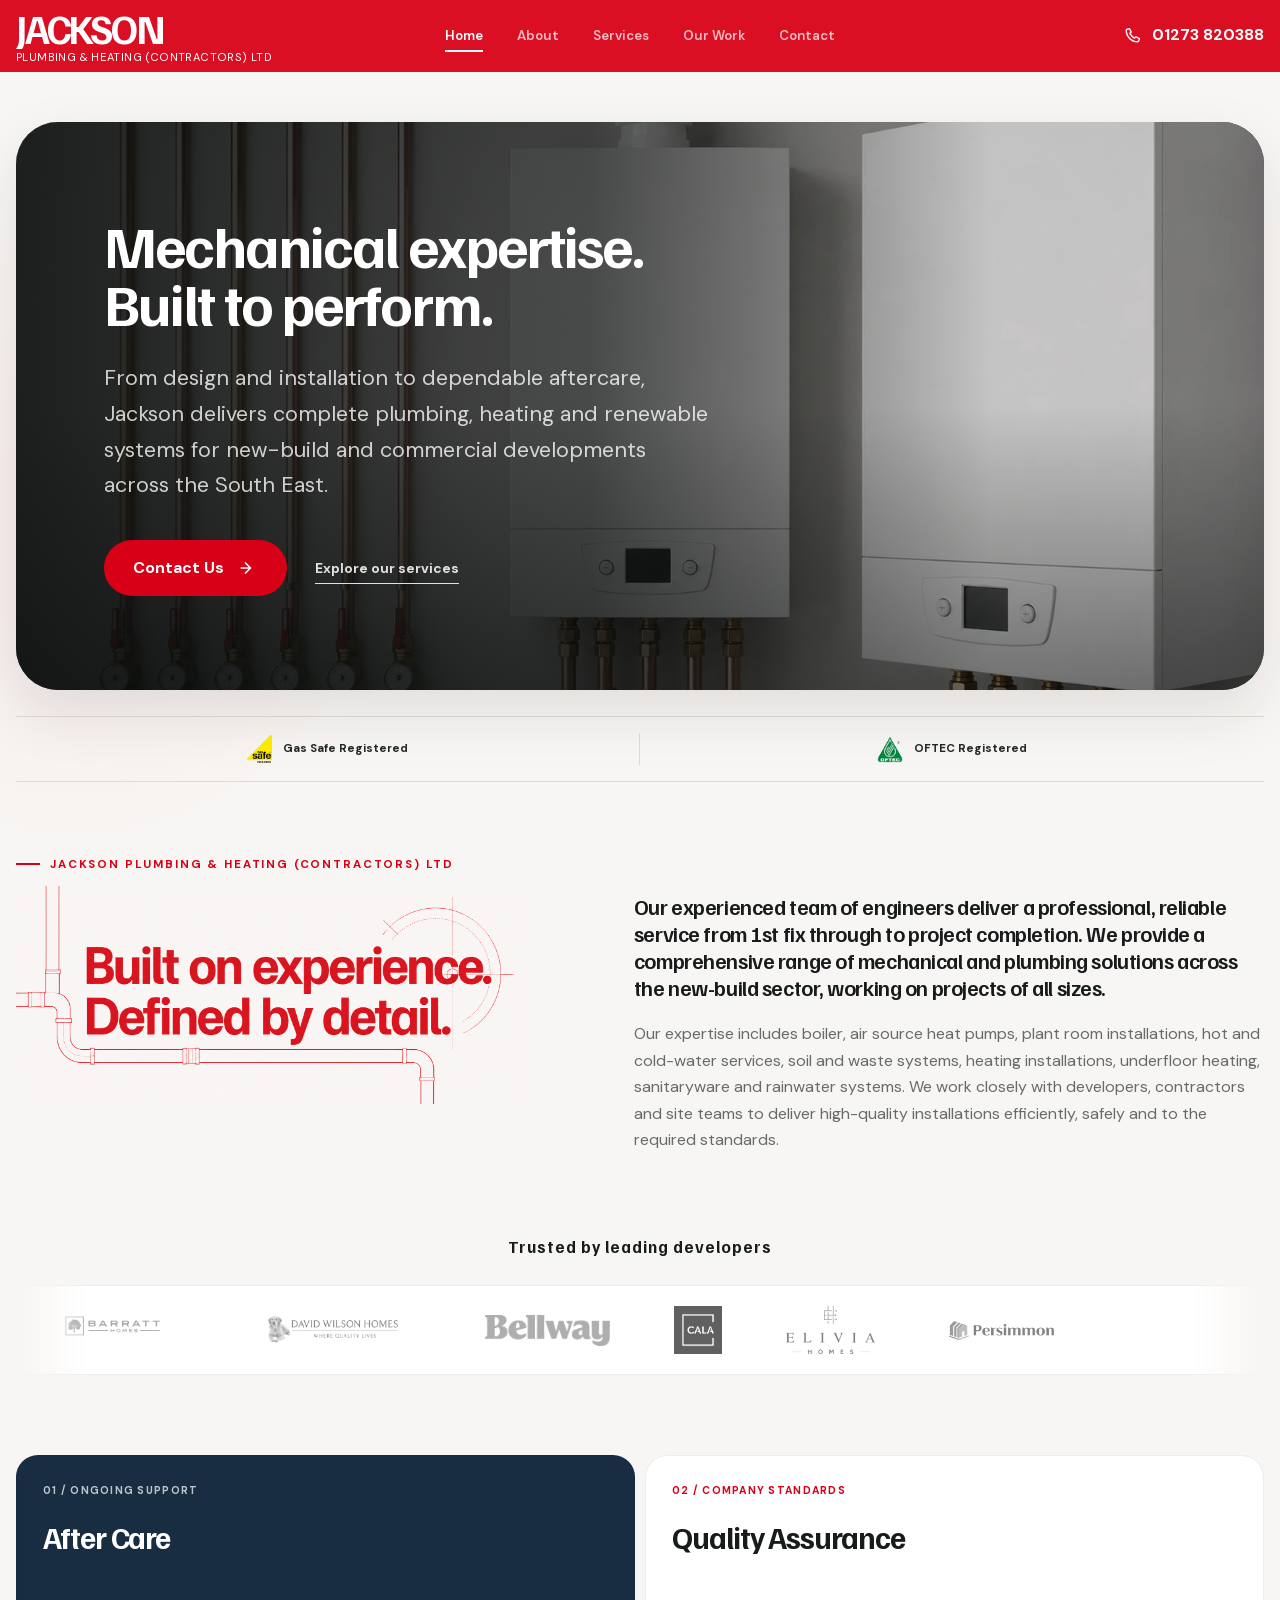
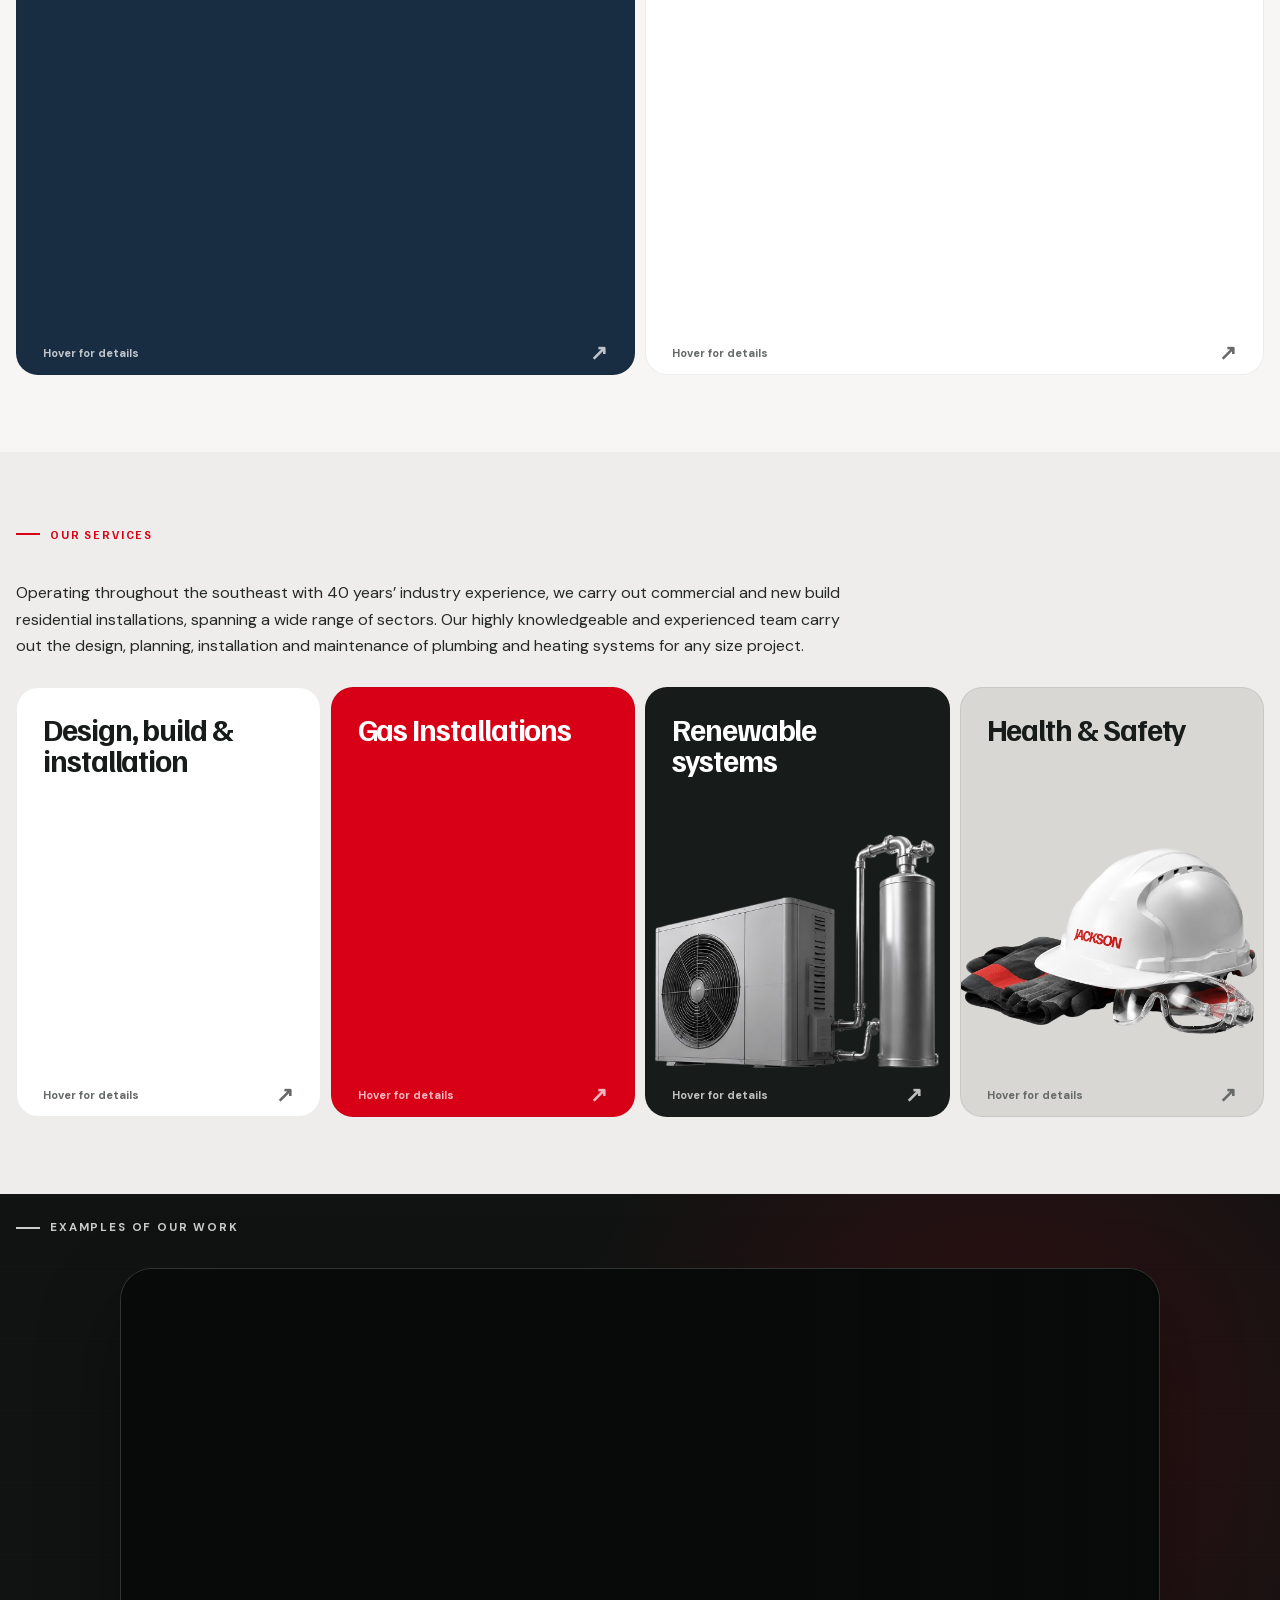
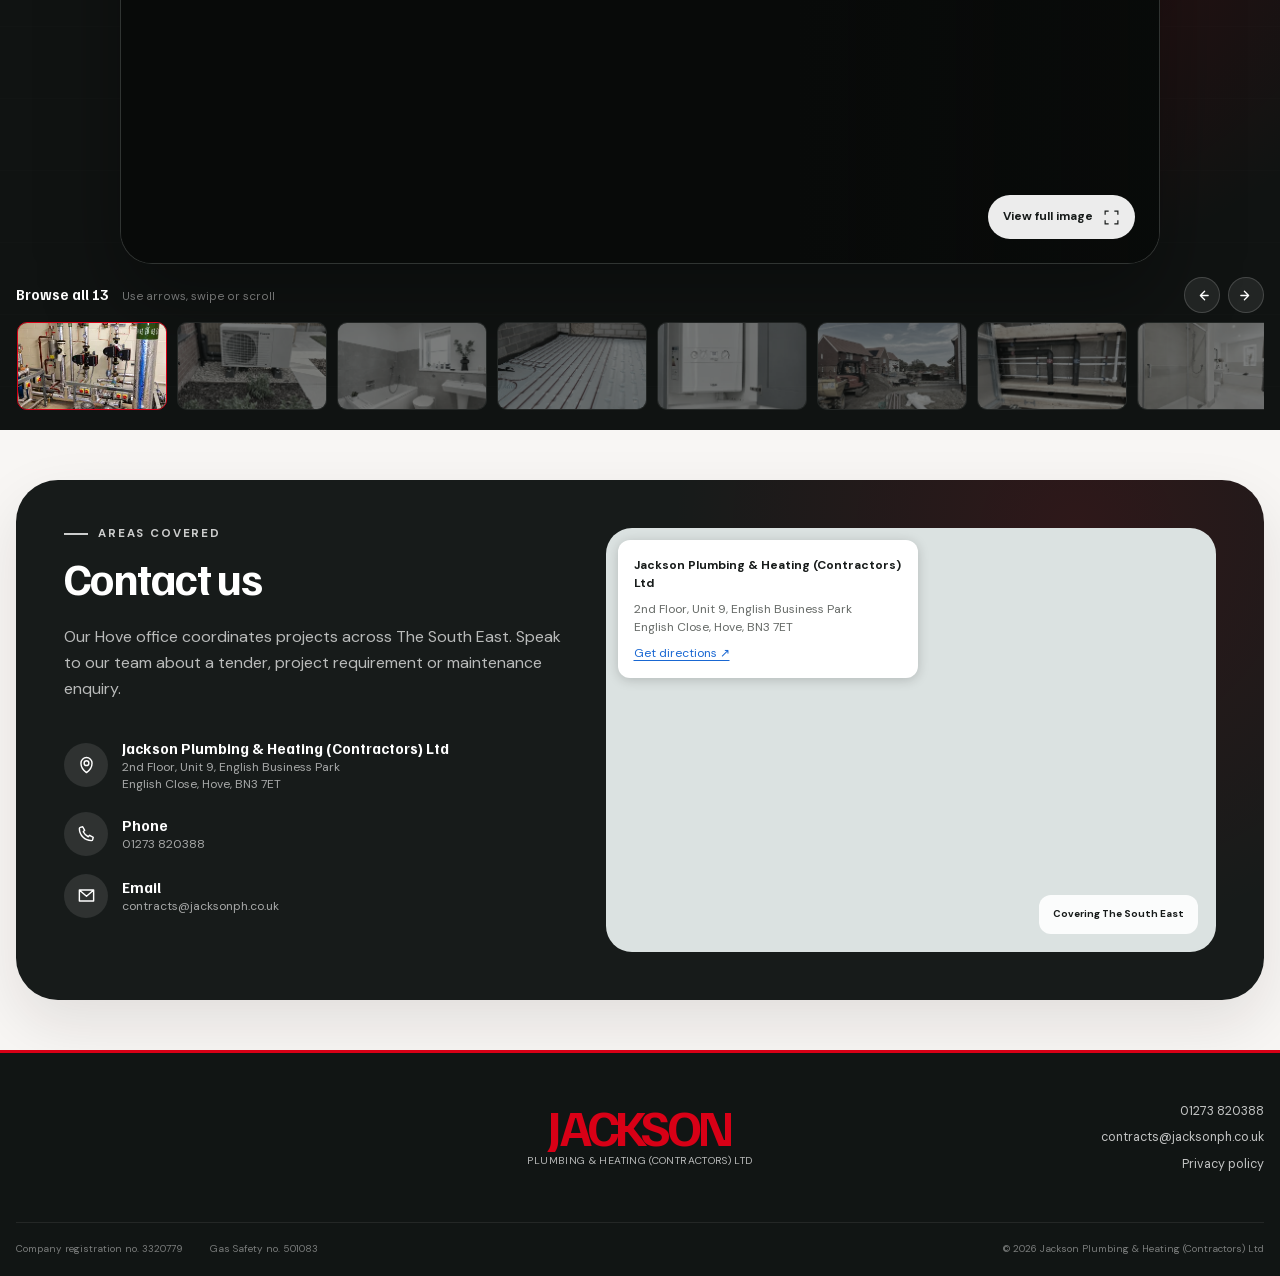
==== index.html @ ed2f6e8c "Prioritize Images for Faster Gallery Loading" ====
<!doctype html>
<html lang="en-GB">
<head>
  <meta charset="utf-8">
  <meta name="viewport" content="width=device-width, initial-scale=1">
  <meta name="description" content="Jackson Plumbing & Heating (Contractors) Ltd delivers commercial and new-build mechanical services across Sussex, Surrey and Kent.">
  <title>Jackson Plumbing & Heating | Commercial Contractors</title>
  <link rel="stylesheet" href="css/fonts.css?v=1">
  <link rel="stylesheet" href="css/base.css?v=11">
  <link rel="stylesheet" href="css/components.css?v=20">
  <link rel="stylesheet" href="css/about.css?v=19">
  <link rel="stylesheet" href="css/responsive.css?v=13">
  <link rel="stylesheet" href="css/services-media.css?v=8">
  <link rel="stylesheet" href="css/partnerships.css?v=2">
  <link rel="stylesheet" href="css/gallery.css?v=10">
  <link rel="stylesheet" href="css/gallery-motion.css?v=9">
  <link rel="stylesheet" href="css/gallery-responsive.css?v=9">
  <link rel="stylesheet" href="css/touch-cards.css?v=2">
  <script src="js/site.js?v=11" defer></script>
  <script src="js/gallery.js?v=6" defer></script>
  <script src="js/motion-visibility.js?v=1" defer></script>
  <script src="js/touch-cards.js?v=1" defer></script>
</head>
<body>
  <a class="skip-link" href="#main-content">Skip to content</a>

  <header class="site-header" data-header>
    <a class="brand" href="#top" aria-label="Jackson Plumbing and Heating, home">
      <span class="brand__name">JACKSON</span>
      <span class="brand__sub">Plumbing &amp; Heating (Contractors) Ltd</span>
    </a>

    <button class="menu-toggle" type="button" aria-expanded="false" aria-controls="main-nav" data-menu-toggle>
      <span></span><span></span>
      <span class="sr-only">Open navigation</span>
    </button>

    <nav class="main-nav" id="main-nav" aria-label="Main navigation" data-menu>
      <a class="is-active" href="#top">Home</a>
      <a href="#about">About</a>
      <a href="#services">Services</a>
      <a href="#projects">Our Work</a>
      <a href="#contact">Contact</a>
    </nav>

    <a class="header-call" href="tel:+441273820388" aria-label="Call Jackson on 01273 820388">
      <svg aria-hidden="true" viewBox="0 0 24 24"><path d="M7.2 3.5 9.7 8 7.9 9.8a14 14 0 0 0 6.3 6.3l1.8-1.8 4.5 2.5-.8 3.1c-.2.7-.8 1.1-1.5 1.1C9.8 21 3 14.2 3 5.8c0-.7.4-1.3 1.1-1.5l3.1-.8Z"/></svg>
      <span>01273 820388</span>
    </a>
  </header>

  <main id="main-content">
    <section class="hero shell" id="top" aria-labelledby="hero-title">
      <!-- Replace this image path with the approved boiler-and-flat-pipe photograph when supplied. -->
      <img class="hero__image" src="assets/images/boiler.webp" alt="Commercial plant room pipework installed by Jackson" width="1672" height="941" decoding="async" fetchpriority="high" srcset="assets/images/boiler-480w.webp 480w, assets/images/boiler-960w.webp 960w, assets/images/boiler.webp 1672w" sizes="100vw">
      <div class="hero__overlay"></div>
      <div class="hero__content">
        <h1 id="hero-title">Mechanical expertise.<br>Built to perform.</h1>
        <p>From design and installation to dependable aftercare, Jackson delivers complete plumbing, heating and renewable systems for new-build and commercial developments across the South East.</p>
        <div class="hero__actions">
          <a class="button button--red" href="#contact">
              Contact Us
            <svg aria-hidden="true" viewBox="0 0 24 24"><path d="m9 18 6-6-6-6M15 12H4"/></svg>
          </a>
          <a class="text-link text-link--light" href="#services">Explore our services</a>
        </div>
      </div>
    </section>

    <section class="trust-strip shell" aria-label="Accreditations and experience">
      <div class="trust-item">
        <img src="assets/images/gas-safe.webp" alt="" width="1200" height="1342" decoding="async">
        <span>Gas Safe Registered</span>
      </div>
      <div class="trust-item">
        <img src="assets/images/oftec.webp" alt="" width="561" height="600" decoding="async">
        <span>OFTEC Registered</span>
      </div>
    </section>

    <section class="section shell about-profile" id="about" aria-labelledby="about-title">
      <div class="about-profile__intro">
        <div class="reveal">
          <p class="eyebrow">Jackson Plumbing &amp; Heating (Contractors) Ltd</p>
          <h2 class="about-profile__title-art" id="about-title">
            <img src="assets/images/jackson-at-a-glance-title.webp" alt="Built on experience. Defined by detail." width="1672" height="707" decoding="async">
          </h2>
        </div>
        <div class="about-profile__copy reveal">
          <p class="lead">Our experienced team of engineers deliver a professional, reliable service from 1st fix through to project completion. We provide a comprehensive range of mechanical and plumbing solutions across the new-build sector, working on projects of all sizes.</p>
          <p>Our expertise includes boiler, air source heat pumps, plant room installations, hot and cold-water services, soil and waste systems, heating installations, underfloor heating, sanitaryware and rainwater systems. We work closely with developers, contractors and site teams to deliver high-quality installations efficiently, safely and to the required standards.</p>
        </div>
      </div>

      <div class="customers" id="customers" aria-labelledby="customers-title">
        <div class="section-heading section-heading--center reveal">
          <p id="customers-title">Trusted by leading developers</p>
        </div>
        <div class="logo-marquee reveal">
          <div class="logo-track">
            <div class="logo-set">
              <img src="assets/images/barratt-homes.webp" alt="Barratt Homes" class="developer-logo--padded" loading="eager" width="675" height="471" decoding="async">
              <img src="assets/images/david-wilson-homes.webp" alt="David Wilson Homes" class="developer-logo--padded" loading="eager" width="1071" height="404" decoding="async">
              <img src="assets/images/bellway.webp" alt="Bellway" loading="eager" width="1200" height="299" decoding="async">
              <img src="assets/images/cala-original.webp" alt="CALA" loading="eager" width="1080" height="1080" decoding="async">
              <img src="assets/images/elivia-homes.webp" alt="Elivia Homes" loading="eager" width="1200" height="648" decoding="async">
              <img src="assets/images/persimmon.webp" alt="Persimmon" loading="eager" width="852" height="266" decoding="async">
              <img src="assets/images/taylor-wimpey.webp" alt="Taylor Wimpey" loading="eager" width="1200" height="600" decoding="async">
              <img src="assets/images/vistry-colour.webp" alt="Vistry" loading="eager" width="1200" height="600" decoding="async">
              <img src="assets/images/places-for-people.webp" alt="Places for People" loading="eager" width="1200" height="416" decoding="async">
              <img src="assets/images/thakeham.webp" alt="Thakeham" loading="eager" width="1200" height="188" decoding="async">
              <img src="assets/images/riverdale-dark-background.webp" alt="Riverdale Developments" class="developer-logo--monochrome" loading="eager" width="1200" height="283" decoding="async">
              <img src="assets/images/dandara-white.webp" alt="Dandara" class="developer-logo--monochrome" loading="eager" width="1200" height="232" decoding="async">
            </div>
            <div class="logo-set" aria-hidden="true">
              <img src="assets/images/barratt-homes.webp" alt="" class="developer-logo--padded" loading="eager" width="675" height="471" decoding="async">
              <img src="assets/images/david-wilson-homes.webp" alt="" class="developer-logo--padded" loading="eager" width="1071" height="404" decoding="async">
              <img src="assets/images/bellway.webp" alt="" loading="eager" width="1200" height="299" decoding="async">
              <img src="assets/images/cala-original.webp" alt="" loading="eager" width="1080" height="1080" decoding="async">
              <img src="assets/images/elivia-homes.webp" alt="" loading="eager" width="1200" height="648" decoding="async">
              <img src="assets/images/persimmon.webp" alt="" loading="eager" width="852" height="266" decoding="async">
              <img src="assets/images/taylor-wimpey.webp" alt="" loading="eager" width="1200" height="600" decoding="async">
              <img src="assets/images/vistry-colour.webp" alt="" loading="eager" width="1200" height="600" decoding="async">
              <img src="assets/images/places-for-people.webp" alt="" loading="eager" width="1200" height="416" decoding="async">
              <img src="assets/images/thakeham.webp" alt="" loading="eager" width="1200" height="188" decoding="async">
              <img src="assets/images/riverdale-dark-background.webp" alt="" class="developer-logo--monochrome" loading="eager" width="1200" height="283" decoding="async">
              <img src="assets/images/dandara-white.webp" alt="" class="developer-logo--monochrome" loading="eager" width="1200" height="232" decoding="async">
            </div>
          </div>
        </div>
      </div>

      <div class="service-deck about-stories" aria-label="After care and quality assurance details">
        <article class="service-panel service-panel--dark about-story reveal" tabindex="0" aria-labelledby="after-care-title">
          <div class="service-panel__summary">
            <span class="card-index">01 / Ongoing support</span>
            <h3 id="after-care-title">After Care</h3>
            <img class="service-panel__image" src="assets/images/after-care-landscape.webp" alt="Jackson Plumbing and Heating customer care van" loading="eager" width="1774" height="887" decoding="async" srcset="assets/images/after-care-landscape-480w.webp 480w, assets/images/after-care-landscape-960w.webp 960w, assets/images/after-care-landscape.webp 1774w" sizes="(max-width: 680px) calc(100vw - 28px), (max-width: 1480px) calc(50vw - 24px), 710px">
            <span class="service-panel__hint">Hover for details <b>↗</b></span>
          </div>
          <div class="service-panel__details">
            <p>Our dedicated customer care team is made up of our office-based coordinators, working with qualified field engineers, with over 25 years’ experience in plumbing &amp; heating, to assist with any warranty needs. We also offer boiler, cylinder and air source heat pump services, to help maintain the manufacturer’s warranties.</p>
            <p>Our adopted job management system ensures callouts are closed out efficiently, to a high standard and are compliant with the New Homes Quality Board.</p>
            <img class="about-story__mark about-story__mark--nhqb" src="assets/images/new-homes-quality-board-white.webp" alt="New Homes Quality Board" loading="eager" width="1361" height="1209" decoding="async">
          </div>
        </article>

        <article class="service-panel service-panel--light about-story reveal" tabindex="0" aria-labelledby="quality-assurance-title">
          <div class="service-panel__summary">
            <span class="card-index">02 / Company standards</span>
            <h3 id="quality-assurance-title">Quality Assurance</h3>
            <img class="service-panel__image" src="assets/images/quality-assurance-landscape.webp" alt="Copper pipe fittings on plumbing installation plans" loading="eager" width="1774" height="887" decoding="async" srcset="assets/images/quality-assurance-landscape-480w.webp 480w, assets/images/quality-assurance-landscape-960w.webp 960w, assets/images/quality-assurance-landscape.webp 1774w" sizes="(max-width: 680px) calc(100vw - 28px), (max-width: 1480px) calc(50vw - 24px), 710px">
            <span class="service-panel__hint">Hover for details <b>↗</b></span>
          </div>
          <div class="service-panel__details">
            <p>Quality and attention to detail are at the heart of everything we do. We have established clear company standards and working practices that are applied consistently across all our projects and sites. To manage this, we have our own in house quality control system, in conjunction with NHBC Construction Quality Reviews scoring process.</p>
            <img class="about-story__mark" src="assets/images/nhbc.webp" alt="NHBC" loading="eager" width="1200" height="383" decoding="async">
            <a class="button button--red" href="#projects">
              View example works
              <svg aria-hidden="true" viewBox="0 0 24 24"><path d="m9 18 6-6-6-6M15 12H4"/></svg>
            </a>
          </div>
        </article>
      </div>
    </section>

    <section class="section section--soft" id="services" aria-labelledby="services-title">
      <div class="shell">
        <div class="section-heading section-heading--row reveal">
          <div>
            <h2 class="eyebrow" id="services-title">Our services</h2>
          </div>
        </div>

        <p class="services-intro reveal">Operating throughout the southeast with 40 years’ industry experience, we carry out commercial and new build residential installations, spanning a wide range of sectors. Our highly knowledgeable and experienced team carry out the design, planning, installation and maintenance of plumbing and heating systems for any size project.</p>

        <div class="service-deck reveal" aria-label="Interactive service details">
          <article class="service-panel service-panel--light" tabindex="0">
            <div class="service-panel__summary">
              <h3>Design, build &amp; installation</h3>
              <img class="service-panel__image" src="assets/images/service-1.webp" alt="Copper pipework arranged over mechanical plans" loading="eager" width="1448" height="1086" decoding="async" srcset="assets/images/service-1-480w.webp 480w, assets/images/service-1-960w.webp 960w, assets/images/service-1.webp 1448w" sizes="(max-width: 680px) calc(100vw - 28px), (max-width: 980px) calc(50vw - 24px), 640px">
              <span class="service-panel__hint">Hover for details <b>↗</b></span>
            </div>
            <div class="service-panel__details">
              <p>Complete mechanical delivery for new-build residential and commercial properties.</p>
              <ul>
                <li>Full design and planning</li>
                <li>New-build residential and commercial properties</li>
                <li>Mechanical design, build and installation</li>
                <li>Boiler rooms and plant rooms</li>
                <li>Hot and cold services</li>
                <li>Soil, waste and rainwater installations</li>
                <li>Heating and sanitary ware</li>
                <li>Underfloor heating</li>
                <li>Air source heat pumps</li>
              </ul>
            </div>
          </article>

          <article class="service-panel service-panel--red" tabindex="0">
            <div class="service-panel__summary">
              <h3>Gas Installations</h3>
              <img class="service-panel__image" src="assets/images/gas-installations-original-cutout.webp" alt="Two white gas boilers with copper pipework, valves and pressure gauges" loading="eager" width="1672" height="941" decoding="async" srcset="assets/images/gas-installations-original-cutout-480w.webp 480w, assets/images/gas-installations-original-cutout-960w.webp 960w, assets/images/gas-installations-original-cutout.webp 1672w" sizes="(max-width: 680px) calc(100vw - 28px), (max-width: 980px) calc(50vw - 24px), 640px">
              <span class="service-panel__hint">Hover for details <b>↗</b></span>
            </div>
            <div class="service-panel__details">
              <p>We are gas safe accredited installers and have worked on a large array of different gas fueled products such as system boilers, heat only boilers, combi boilers, gas hobs and water heaters.</p>
            </div>
          </article>

          <article class="service-panel service-panel--dark" tabindex="0">
            <div class="service-panel__summary">
              <h3>Renewable systems</h3>
              <img class="service-panel__image" src="assets/images/service-3.webp" alt="Air source heat pump and renewable heating cylinder" loading="eager" width="520" height="390" decoding="async">
              <span class="service-panel__hint">Hover for details <b>↗</b></span>
            </div>
            <div class="service-panel__details">
              <p>We work with multiple renewable systems on large projects across all developers, to achieve the government’s plan to use alternative, greener energy solutions. We always ensure we are up to date with the latest technologies and have the required accreditations, also working in conjunction with manufacturers.</p>
              <ul>
                <li>Thermal solar</li>
                <li>Air-source heat pumps</li>
                <li>Wastewater heat recovery</li>
              </ul>
            </div>
          </article>

          <article class="service-panel service-panel--grey" tabindex="0">
            <div class="service-panel__summary">
              <h3>Health &amp; Safety</h3>
              <img class="service-panel__image" src="assets/images/service-4.webp" alt="Jackson safety helmet, gloves and protective glasses" loading="eager" width="577" height="433" decoding="async">
              <span class="service-panel__hint">Hover for details <b>↗</b></span>
            </div>
            <div class="service-panel__details">
              <p>Health &amp; Safety is our priority and we strive to uphold high standards on all of our sites. Our engineers carry the required safety equipment and wear the correct safety attire at all times attending regular toolbox talks on site. Our high standards have been recognized and certified by the following bodies:</p>
              <div class="service-panel__marks" aria-label="Health and safety accreditations">
                <img src="assets/images/smas-legacy.webp" alt="SMAS Worksafe Contractor" loading="eager" width="208" height="85" decoding="async">
                <img class="service-panel__mark--cqms" src="assets/images/cqms-green.webp" alt="CQMS" loading="eager" width="800" height="800" decoding="async">
                <img src="assets/images/thsp-legacy.webp" alt="THSP" loading="eager" width="181" height="85" decoding="async">
                <img src="assets/images/safecontractor-official.webp" alt="SafeContractor" loading="eager" width="4809" height="878" decoding="async">
              </div>
            </div>
          </article>
        </div>
      </div>
    </section>


    <section class="work-showcase" id="projects" aria-labelledby="projects-title" data-work-showcase>
      <div class="shell work-showcase__header reveal">
        <div>
          <p class="eyebrow eyebrow--light" id="projects-title">Examples of our work</p>
        </div>
      </div>

      <div class="shell work-stage reveal" data-work-stage>
        <button class="work-feature" type="button" aria-label="View full image" data-work-feature data-gallery-item data-src="assets/images/plant-enhanced.webp" data-alt="Completed plant room installation">
          <img src="assets/images/plant-enhanced.webp" alt="Completed plant room installation" data-work-image width="1448" height="1086" decoding="async" loading="eager" srcset="assets/images/plant-enhanced-480w.webp 480w, assets/images/plant-enhanced-960w.webp 960w, assets/images/plant-enhanced.webp 1448w" sizes="(max-width: 680px) calc(100vw - 28px), (max-width: 1080px) calc(100vw - 32px), 1040px">
          <span class="work-feature__open" aria-hidden="true">
            View full image
            <svg viewBox="0 0 24 24"><path d="M8 3H3v5M16 3h5v5M8 21H3v-5M16 21h5v-5"/></svg>
          </span>
        </button>
      </div>

      <div class="shell work-browser reveal">
        <div class="work-browser__toolbar">
          <div>
            <strong>Browse all 13</strong>
            <span>Use arrows, swipe or scroll</span>
          </div>
          <div class="work-browser__controls">
            <button type="button" data-work-previous aria-label="Show previous photo">
              <svg aria-hidden="true" viewBox="0 0 24 24"><path d="m15 18-6-6 6-6M9 12h11"/></svg>
            </button>
            <button type="button" data-work-next aria-label="Show next photo">
              <svg aria-hidden="true" viewBox="0 0 24 24"><path d="m9 18 6-6-6-6M15 12H4"/></svg>
            </button>
          </div>

        </div>
        <div class="work-filmstrip" data-work-filmstrip aria-label="Choose an example image">
          <button class="work-thumb is-active" type="button" data-work-thumb data-src="assets/images/plant-enhanced.webp" data-alt="Completed plant room installation" aria-current="true" aria-label="Show completed plant room installation" data-srcset="assets/images/plant-enhanced-480w.webp 480w, assets/images/plant-enhanced-960w.webp 960w, assets/images/plant-enhanced.webp 1448w"><img src="assets/images/plant-enhanced-thumb.webp" alt="" loading="eager" width="300" height="225" decoding="async"></button>
          <button class="work-thumb" type="button" data-work-thumb data-src="assets/images/pdf-01-white-air-source-heat-pump-enhanced.webp" data-alt="White air source heat pump outside a new home" aria-label="Show white air source heat pump outside a new home" data-srcset="assets/images/pdf-01-white-air-source-heat-pump-enhanced-480w.webp 480w, assets/images/pdf-01-white-air-source-heat-pump-enhanced-960w.webp 960w, assets/images/pdf-01-white-air-source-heat-pump-enhanced.webp 1085w"><img src="assets/images/pdf-01-white-air-source-heat-pump-enhanced-thumb.webp" alt="" loading="eager" width="300" height="401" decoding="async"></button>
          <button class="work-thumb" type="button" data-work-thumb data-src="assets/images/pdf-07-bathroom-bath-enhanced.webp" data-alt="Completed bathroom with bath and basin" aria-label="Show completed bathroom with bath and basin" data-srcset="assets/images/pdf-07-bathroom-bath-enhanced-480w.webp 480w, assets/images/pdf-07-bathroom-bath-enhanced-960w.webp 960w, assets/images/pdf-07-bathroom-bath-enhanced.webp 1444w"><img src="assets/images/pdf-07-bathroom-bath-enhanced-thumb.webp" alt="" loading="eager" width="300" height="227" decoding="async"></button>
          <button class="work-thumb" type="button" data-work-thumb data-src="assets/images/underfloor-enhanced.webp" data-alt="Underfloor heating pipework" aria-label="Show underfloor heating pipework" data-srcset="assets/images/underfloor-enhanced-480w.webp 480w, assets/images/underfloor-enhanced-960w.webp 960w, assets/images/underfloor-enhanced.webp 1448w"><img src="assets/images/underfloor-enhanced-thumb.webp" alt="" loading="eager" width="300" height="225" decoding="async"></button>
          <button class="work-thumb" type="button" data-work-thumb data-src="assets/images/pdf-03-ideal-boiler-enhanced.webp" data-alt="Ideal gas boiler installed inside a cupboard" aria-label="Show ideal gas boiler installed inside a cupboard" data-srcset="assets/images/pdf-03-ideal-boiler-enhanced-480w.webp 480w, assets/images/pdf-03-ideal-boiler-enhanced-960w.webp 960w, assets/images/pdf-03-ideal-boiler-enhanced.webp 1021w"><img src="assets/images/pdf-03-ideal-boiler-enhanced-thumb.webp" alt="" loading="eager" width="300" height="453" decoding="async"></button>
          <button class="work-thumb" type="button" data-work-thumb data-src="assets/images/site_view-enhanced.webp" data-alt="New housing development site" aria-label="Show new housing development site" data-srcset="assets/images/site_view-enhanced-480w.webp 480w, assets/images/site_view-enhanced-960w.webp 960w, assets/images/site_view-enhanced.webp 1448w"><img src="assets/images/site_view-enhanced-thumb.webp" alt="" loading="eager" width="300" height="225" decoding="async"></button>
          <button class="work-thumb" type="button" data-work-thumb data-src="assets/images/pdf-04-insulated-first-fix-pipework-enhanced.webp" data-alt="Insulated first-fix pipework within timber framing" aria-label="Show insulated first-fix pipework within timber framing" data-srcset="assets/images/pdf-04-insulated-first-fix-pipework-enhanced-480w.webp 480w, assets/images/pdf-04-insulated-first-fix-pipework-enhanced-960w.webp 960w, assets/images/pdf-04-insulated-first-fix-pipework-enhanced.webp 1448w"><img src="assets/images/pdf-04-insulated-first-fix-pipework-enhanced-thumb.webp" alt="" loading="eager" width="300" height="225" decoding="async"></button>
          <button class="work-thumb" type="button" data-work-thumb data-src="assets/images/pdf-09-bathroom-shower-enhanced.webp" data-alt="Completed bathroom with walk-in shower" aria-label="Show completed bathroom with walk-in shower" data-srcset="assets/images/pdf-09-bathroom-shower-enhanced-480w.webp 480w, assets/images/pdf-09-bathroom-shower-enhanced-960w.webp 960w, assets/images/pdf-09-bathroom-shower-enhanced.webp 1535w"><img src="assets/images/pdf-09-bathroom-shower-enhanced-thumb.webp" alt="" loading="eager" width="300" height="201" decoding="async"></button>
          <button class="work-thumb" type="button" data-work-thumb data-src="assets/images/pdf-02-black-air-source-heat-pump-enhanced.webp" data-alt="Black air source heat pump outside a new home" aria-label="Show black air source heat pump outside a new home" data-srcset="assets/images/pdf-02-black-air-source-heat-pump-enhanced-480w.webp 480w, assets/images/pdf-02-black-air-source-heat-pump-enhanced-960w.webp 960w, assets/images/pdf-02-black-air-source-heat-pump-enhanced.webp 1083w"><img src="assets/images/pdf-02-black-air-source-heat-pump-enhanced-thumb.webp" alt="" loading="eager" width="300" height="403" decoding="async"></button>
          <button class="work-thumb" type="button" data-work-thumb data-src="assets/images/commerical-plant2-enhanced.webp" data-alt="Commercial plant room pipework" aria-label="Show commercial plant room pipework" data-srcset="assets/images/commerical-plant2-enhanced-480w.webp 480w, assets/images/commerical-plant2-enhanced-960w.webp 960w, assets/images/commerical-plant2-enhanced.webp 1450w"><img src="assets/images/commerical-plant2-enhanced-thumb.webp" alt="" loading="eager" width="300" height="225" decoding="async"></button>
          <button class="work-thumb" type="button" data-work-thumb data-src="assets/images/pdf-08-underfloor-heating-enhanced.webp" data-alt="Underfloor heating installation before floor finishes" aria-label="Show underfloor heating installation before floor finishes" data-srcset="assets/images/pdf-08-underfloor-heating-enhanced-480w.webp 480w, assets/images/pdf-08-underfloor-heating-enhanced-960w.webp 960w, assets/images/pdf-08-underfloor-heating-enhanced.webp 1467w"><img src="assets/images/pdf-08-underfloor-heating-enhanced-thumb.webp" alt="" loading="eager" width="300" height="220" decoding="async"></button>
          <button class="work-thumb" type="button" data-work-thumb data-src="assets/images/pdf-06-hot-water-cylinder-enhanced.webp" data-alt="Hot-water cylinder and insulated pipework" aria-label="Show hot-water cylinder and insulated pipework" data-srcset="assets/images/pdf-06-hot-water-cylinder-enhanced-480w.webp 480w, assets/images/pdf-06-hot-water-cylinder-enhanced-960w.webp 960w, assets/images/pdf-06-hot-water-cylinder-enhanced.webp 1086w"><img src="assets/images/pdf-06-hot-water-cylinder-enhanced-thumb.webp" alt="" loading="eager" width="300" height="400" decoding="async"></button>
          <button class="work-thumb" type="button" data-work-thumb data-src="assets/images/pdf-05-ceiling-first-fix-pipework-enhanced.webp" data-alt="First-fix pipework routed through ceiling joists" aria-label="Show first-fix pipework routed through ceiling joists" data-srcset="assets/images/pdf-05-ceiling-first-fix-pipework-enhanced-480w.webp 480w, assets/images/pdf-05-ceiling-first-fix-pipework-enhanced-960w.webp 960w, assets/images/pdf-05-ceiling-first-fix-pipework-enhanced.webp 1323w"><img src="assets/images/pdf-05-ceiling-first-fix-pipework-enhanced-thumb.webp" alt="" loading="eager" width="300" height="270" decoding="async"></button>
        </div>
      </div>
    </section>

    <section class="section shell coverage" id="contact" aria-labelledby="contact-title">
      <div class="coverage__panel reveal">
        <div class="coverage__content">
          <p class="eyebrow eyebrow--light">Areas covered</p>
          <h2 id="contact-title">Contact us</h2>
          <p>Our Hove office coordinates projects across The South East. Speak to our team about a tender, project requirement or maintenance enquiry.</p>

          <address class="contact-list">
            <a href="https://www.google.com/maps/search/?api=1&amp;query=2nd%20Floor%2C%20Unit%209%2C%20English%20Business%20Park%2C%20English%20Close%2C%20Hove%2C%20BN3%207ET" target="_blank" rel="noopener">
              <span class="contact-icon">
                <svg aria-hidden="true" viewBox="0 0 24 24"><path d="M12 21s7-5.4 7-12a7 7 0 1 0-14 0c0 6.6 7 12 7 12Zm0-9a3 3 0 1 0 0-6 3 3 0 0 0 0 6Z"/></svg>
              </span>
              <span><b>Jackson Plumbing &amp; Heating (Contractors) Ltd</b>2nd Floor, Unit 9, English Business Park<br>English Close, Hove, BN3 7ET</span>
            </a>
            <a href="tel:+441273820388">
              <span class="contact-icon">
                <svg aria-hidden="true" viewBox="0 0 24 24"><path d="M7.2 3.5 9.7 8 7.9 9.8a14 14 0 0 0 6.3 6.3l1.8-1.8 4.5 2.5-.8 3.1c-.2.7-.8 1.1-1.5 1.1C9.8 21 3 14.2 3 5.8c0-.7.4-1.3 1.1-1.5l3.1-.8Z"/></svg>
              </span>
              <span><b>Phone</b>01273 820388</span>
            </a>
            <a href="mailto:contracts@jacksonph.co.uk">
              <span class="contact-icon">
                <svg aria-hidden="true" viewBox="0 0 24 24"><path d="M3 5h18v14H3V5Zm1 1 8 7 8-7"/></svg>
              </span>
              <span><b>Email</b>contracts@jacksonph.co.uk</span>
            </a>
          </address>

        </div>

        <div class="coverage-map" aria-label="Map showing the Hove office of Jackson Plumbing and Heating (Contractors) Ltd">
          <iframe
            title="Map of the Hove office of Jackson Plumbing and Heating (Contractors) Ltd"
            src="https://www.google.com/maps?q=2nd%20Floor%2C%20Unit%209%2C%20English%20Business%20Park%2C%20English%20Close%2C%20Hove%2C%20BN3%207ET&amp;ll=50.878736,-0.191003&amp;z=12&amp;output=embed"
            loading="lazy"
            referrerpolicy="no-referrer-when-downgrade"
            allowfullscreen>
          </iframe>
          <div class="map-office-card">
            <strong>Jackson Plumbing &amp; Heating (Contractors) Ltd</strong>
            <p>2nd Floor, Unit 9, English Business Park<br>English Close, Hove, BN3 7ET</p>
            <a href="https://www.google.com/maps/search/?api=1&amp;query=2nd%20Floor%2C%20Unit%209%2C%20English%20Business%20Park%2C%20English%20Close%2C%20Hove%2C%20BN3%207ET" target="_blank" rel="noopener">Get directions ↗</a>
          </div>
          <div class="map-coverage-note">Covering The South East</div>
        </div>
      </div>
    </section>
  </main>

  <footer class="site-footer">
    <div class="shell site-footer__top">
      <a class="brand brand--footer" href="#top">
        <span class="brand__name">JACKSON</span>
        <span class="brand__sub">Plumbing &amp; Heating (Contractors) Ltd</span>
      </a>
      <div class="footer-links">
        <a href="tel:+441273820388">01273 820388</a>
        <a href="mailto:contracts@jacksonph.co.uk">contracts@jacksonph.co.uk</a>
        <a href="privacy-policy/">Privacy policy</a>
      </div>
    </div>
    <div class="shell site-footer__bottom">
      <span>Company registration no. 3320779</span>
      <span>Gas Safety no. 501083</span>
      <span>© <span data-year></span> Jackson Plumbing &amp; Heating (Contractors) Ltd</span>
    </div>
  </footer>

  <dialog class="lightbox" data-lightbox>
    <button type="button" class="lightbox__close" data-lightbox-close aria-label="Close image"><svg aria-hidden="true" width="20" height="20" viewBox="0 0 24 24" fill="none" stroke="currentColor" stroke-width="2" stroke-linecap="round"><path d="m6 6 12 12M18 6 6 18"/></svg></button>
    <img src="" alt="" data-lightbox-image>
    <p data-lightbox-caption></p>
  </dialog>
</body>
</html>
---- css/fonts.css ----
@font-face {
  font-family: "DM Sans";
  font-style: normal;
  font-weight: 400 700;
  font-display: swap;
  src: url("../assets/fonts/dm-sans-latin.woff2") format("woff2");
}

@font-face {
  font-family: "Familjen Grotesk";
  font-style: normal;
  font-weight: 600 700;
  font-display: swap;
  src: url("../assets/fonts/familjen-grotesk-latin.woff2") format("woff2");
}
---- css/base.css ----
:root {
  --red: #d80016;
  --red-deep: #ad0012;
  --ink: #171b1a;
  --ink-soft: #252927;
  --paper: #f8f6f4;
  --soft: #efedeb;
  --line: #dedbd7;
  --muted: #676b68;
  --white: #fff;
  --radius-sm: 16px;
  --radius-md: 26px;
  --radius-lg: 42px;
  --shadow: 0 24px 60px rgba(27, 24, 22, .1);
  --shell: min(1440px, calc(100vw - 32px));
  --display: "Familjen Grotesk", "Avenir Next", sans-serif;
  --body: "DM Sans", "Avenir Next", sans-serif;
}

*,
*::before,
*::after {
  box-sizing: border-box;
}

html {
  scroll-behavior: smooth;
  scroll-padding-top: 96px;
}

body {
  margin: 0;
  color: var(--ink);
  background:
    radial-gradient(circle at 6% 12%, rgba(216, 0, 22, .04), transparent 22rem),
    var(--paper);
  font-family: var(--body);
  font-size: 16px;
  line-height: 1.65;
  text-rendering: optimizeLegibility;
}

body.menu-open {
  overflow: hidden;
}

img,
svg {
  display: block;
  max-width: 100%;
}

button,
input,
textarea,
select {
  font: inherit;
}

button,
a {
  -webkit-tap-highlight-color: transparent;
}

a {
  color: inherit;
  text-decoration: none;
}

h1,
h2,
h3,
p {
  margin-top: 0;
}

h1,
h2,
h3 {
  font-family: var(--display);
  line-height: .98;
  letter-spacing: -.035em;
}

h1 {
  font-size: clamp(2.75rem, 4.8vw, 4.75rem);
}

h2 {
  margin-bottom: 24px;
  font-size: clamp(2.35rem, 4vw, 4rem);
}

h3 {
  font-size: clamp(1.65rem, 2.4vw, 2.35rem);
}

p {
  color: var(--muted);
}

address {
  font-style: normal;
}

.shell {
  width: var(--shell);
  margin-inline: auto;
}

.section {
  padding-block: clamp(54px, 6vw, 82px);
}

.section--soft {
  background: var(--soft);
}

.section-heading {
  max-width: 780px;
}

.section-heading--row {
  display: flex;
  align-items: end;
  justify-content: space-between;
  max-width: none;
  gap: 64px;
  margin-bottom: 32px;
}

.section-heading--row > p {
  width: min(390px, 38%);
  margin-bottom: 8px;
}

.section-heading--center {
  margin-inline: auto;
  text-align: center;
}

.eyebrow {
  display: flex;
  gap: 10px;
  align-items: center;
  margin-bottom: 16px;
  color: var(--red);
  font-size: .72rem;
  font-weight: 700;
  letter-spacing: .16em;
  line-height: 1;
  text-transform: uppercase;
}

.eyebrow::before {
  width: 24px;
  height: 2px;
  background: currentColor;
  content: "";
}

.eyebrow--light {
  color: rgba(255, 255, 255, .78);
}

.lead {
  color: var(--ink);
  font-family: var(--display);
  font-size: clamp(1.4rem, 2.5vw, 2.15rem);
  font-weight: 600;
  line-height: 1.25;
  letter-spacing: -.02em;
}

.sr-only {
  position: absolute;
  width: 1px;
  height: 1px;
  padding: 0;
  margin: -1px;
  overflow: hidden;
  clip: rect(0, 0, 0, 0);
  white-space: nowrap;
  border: 0;
}

.skip-link {
  position: fixed;
  z-index: 1000;
  top: 8px;
  left: 8px;
  padding: 10px 16px;
  color: var(--white);
  background: var(--ink);
  border-radius: 8px;
  transform: translateY(-150%);
}

.skip-link:focus {
  transform: translateY(0);
}

.reveal {
  opacity: 1;
  transform: none;
  transition: transform .7s cubic-bezier(.2, .7, .2, 1);
}

.reveal.is-visible {
  transform: none;
}

@media (prefers-reduced-motion: reduce) {
  html {
    scroll-behavior: auto;
  }

  *,
  *::before,
  *::after {
    scroll-behavior: auto !important;
    animation-duration: .01ms !important;
    transition-duration: .01ms !important;
  }

  .reveal {
    opacity: 1;
    transform: none;
  }
}
---- css/components.css ----
.site-header {
  position: sticky;
  z-index: 100;
  top: 0;
  display: grid;
  grid-template-columns: 1fr auto 1fr;
  align-items: center;
  min-height: 72px;
  padding-inline: max(16px, calc((100vw - 1440px) / 2));
  color: var(--white);
  background: rgba(216, 0, 22, .94);
  border-bottom: 1px solid transparent;
  backdrop-filter: blur(18px);
  transition: min-height .3s ease, border-color .3s ease, box-shadow .3s ease;
}

.site-header.is-scrolled {
  min-height: 64px;
  border-color: rgba(255, 255, 255, .14);
  box-shadow: 0 10px 30px rgba(74, 0, 8, .15);
}

.brand {
  display: inline-flex;
  flex-direction: column;
  align-items: flex-start;
  width: max-content;
  line-height: 1;
}

.brand__name {
  color: var(--red);
  font-family: var(--display);
  font-size: 2.5rem;
  font-weight: 700;
  letter-spacing: -.055em;
}

.site-header .brand__name,
.site-header .brand__sub {
  color: var(--white);
}

.brand__sub {
  margin-top: 4px;
  color: var(--ink);
  font-size: .7rem;
  font-weight: 400;
  letter-spacing: .035em;
  text-transform: uppercase;
}

.main-nav {
  display: flex;
  gap: 34px;
  align-items: center;
  font-size: .83rem;
  font-weight: 600;
}

.main-nav a {
  position: relative;
  padding-block: 10px;
  color: rgba(255, 255, 255, .72);
  transition: color .25s ease;
}

.main-nav a::after {
  position: absolute;
  right: 0;
  bottom: 4px;
  left: 0;
  height: 2px;
  background: var(--white);
  content: "";
  transform: scaleX(0);
  transform-origin: right;
  transition: transform .25s ease;
}

.main-nav a:hover::after,
.main-nav a:focus-visible::after,
.main-nav a.is-active::after {
  transform: scaleX(1);
  transform-origin: left;
}

.main-nav a:hover,
.main-nav a:focus-visible,
.main-nav a.is-active {
  color: var(--white);
}

.header-call {
  display: inline-flex;
  justify-self: end;
  gap: 10px;
  align-items: center;
  font-size: 1rem;
  font-weight: 700;
}

.header-call svg {
  width: 18px;
  fill: none;
  stroke: var(--white);
  stroke-linecap: round;
  stroke-linejoin: round;
  stroke-width: 1.8;
}

.menu-toggle {
  display: none;
}

.hero {
  position: relative;
  min-height: 560px;
  margin-top: 50px;
  overflow: hidden;
  color: var(--white);
  background: var(--ink);
  border-radius: var(--radius-lg);
  box-shadow: var(--shadow);
  isolation: isolate;
}

.hero__image,
.hero__overlay {
  position: absolute;
  inset: 0;
  width: 100%;
  height: 100%;
}

.hero__image {
  object-fit: cover;
  object-position: center;
  filter: saturate(.72) contrast(1.04);
  transform: scale(1.02);
}

.hero__overlay {
  z-index: 1;
  background:
    linear-gradient(90deg, rgba(11, 14, 13, .91) 0%, rgba(11, 14, 13, .72) 46%, rgba(11, 14, 13, .18) 78%),
    linear-gradient(0deg, rgba(11, 14, 13, .46), transparent 50%);
}

.hero__content {
  position: relative;
  z-index: 2;
  width: min(800px, 78%);
  padding: clamp(64px, 8vw, 94px) clamp(40px, 7vw, 88px);
}

.hero h1 {
  margin-bottom: 30px;
  font-size: clamp(2.8rem, 4.6vw, 4.6rem);
}

.hero__content > p:not(.eyebrow) {
  max-width: 610px;
  margin-bottom: 36px;
  color: rgba(255, 255, 255, .78);
  font-size: clamp(1.05rem, 1.7vw, 1.35rem);
}

.hero__actions {
  display: flex;
  flex-wrap: wrap;
  gap: 28px;
  align-items: center;
}

.button {
  display: inline-flex;
  justify-content: center;
  gap: 14px;
  align-items: center;
  min-height: 56px;
  padding: 0 28px;
  border: 1px solid transparent;
  border-radius: 999px;
  cursor: pointer;
  font-weight: 700;
  line-height: 1;
  transition: color .25s ease, background .25s ease, border-color .25s ease, transform .25s ease;
}

.button svg {
  width: 20px;
  fill: none;
  stroke: currentColor;
  stroke-linecap: round;
  stroke-linejoin: round;
  stroke-width: 2;
  transition: transform .25s ease;
}

.button:hover,
.button:focus-visible {
  transform: translateY(-2px);
}

.button:hover svg,
.button:focus-visible svg {
  transform: translateX(3px);
}

.button--red {
  color: var(--white);
  background: var(--red);
}

.button--red:hover {
  background: var(--red-deep);
}

.button--outline {
  color: var(--ink);
  background: transparent;
  border-color: var(--ink);
}

.button--outline:hover {
  color: var(--white);
  background: var(--ink);
}

.button--white {
  color: var(--ink);
  background: var(--white);
}

.button--white:hover {
  color: var(--white);
  background: var(--red);
}

.text-link {
  position: relative;
  font-size: .86rem;
  font-weight: 700;
}

.text-link::after {
  position: absolute;
  right: 0;
  bottom: -5px;
  left: 0;
  height: 1px;
  background: currentColor;
  content: "";
}

.text-link--light {
  color: rgba(255, 255, 255, .86);
}

.hero__note {
  position: absolute;
  z-index: 2;
  right: 34px;
  bottom: 32px;
  display: flex;
  gap: 14px;
  align-items: center;
  max-width: 280px;
  padding: 14px 18px;
  background: rgba(16, 18, 17, .6);
  border: 1px solid rgba(255, 255, 255, .16);
  border-radius: 14px;
  backdrop-filter: blur(10px);
}

.hero__note span {
  color: var(--red);
  font-family: var(--display);
  font-weight: 700;
}

.hero__note p {
  margin: 0;
  color: rgba(255, 255, 255, .75);
  font-size: .74rem;
  line-height: 1.45;
}

.trust-strip {
  display: grid;
  grid-template-columns: repeat(2, 1fr);
  margin-top: 26px;
  padding-block: 16px;
  border-block: 1px solid var(--line);
}

.trust-item {
  display: flex;
  justify-content: center;
  gap: 11px;
  align-items: center;
  min-height: 32px;
  padding-inline: 20px;
  border-right: 1px solid var(--line);
  color: var(--ink-soft);
  font-size: .72rem;
  font-weight: 700;
}

.trust-item:last-child {
  border-right: 0;
}

.trust-item img {
  width: auto;
  max-width: 60px;
  height: 28px;
  object-fit: contain;
}

.trust-item--number strong {
  color: var(--red);
  font-family: var(--display);
  font-size: 1.35rem;
  line-height: 1;
}

.card-index {
  display: block;
  margin-bottom: 22px;
  color: var(--red);
  font-size: .66rem;
  font-weight: 700;
  letter-spacing: .12em;
  text-transform: uppercase;
}

.services-intro {
  max-width: 850px;
  margin: -8px 0 28px;
  color: var(--ink-soft);
  font-size: 1rem;
}

.service-deck {
  display: flex;
  gap: 10px;
  min-height: 410px;
}

.service-panel {
  position: relative;
  display: flex;
  flex: 1 1 0;
  min-width: 0;
  height: 430px;
  padding: 26px;
  padding-bottom: 0px;
  overflow: hidden;
  background: var(--white);
  border: 1px solid rgba(23, 27, 26, .08);
  border-radius: 22px;
  cursor: default;
  outline: 0;
  transition: flex .45s cubic-bezier(.2, .7, .2, 1);
}

.service-panel:hover,
.service-panel:focus {
  flex-grow: 2.8;
}

.service-panel__summary {
  display: flex;
  flex-direction: column;
  min-width: 190px;
  width: 100%;
  transition: width .45s cubic-bezier(.2, .7, .2, 1);
}

.service-panel:hover .service-panel__summary,
.service-panel:focus .service-panel__summary {
  width: 42%;
}

.service-panel h3 {
  max-width: 280px;
  margin-bottom: 20px;
  font-size: clamp(1.6rem, 2.4vw, 2.3rem);
}

.service-panel__hint {
  display: flex;
  justify-content: space-between;
  gap: 12px;
  align-items: center;
  margin-top: auto;
  color: var(--muted);
  font-size: .7rem;
  font-weight: 700;
}

.service-panel__hint b {
  font-size: 1.3rem;
}

.service-panel__details {
  position: absolute;
  top: 26px;
  right: 26px;
  bottom: 26px;
  left: 46%;
  padding-left: 24px;
  overflow: hidden;
  opacity: 0;
  border-left: 1px solid rgba(23, 27, 26, .12);
  transform: translateX(14px);
  visibility: hidden;
  transition: opacity .25s ease .08s, transform .35s ease, visibility .25s ease;
}

.service-panel:hover .service-panel__details,
.service-panel:focus .service-panel__details {
  opacity: 1;
  transform: none;
  visibility: visible;
}

.service-panel__details p,
.service-panel__details li {
  font-size: .77rem;
  line-height: 1.45;
}

.service-panel__details ul {
  display: grid;
  gap: 5px;
  padding: 0;
  margin: 18px 0 0;
  list-style: none;
}

.service-panel__details li {
  position: relative;
  padding-left: 14px;
}

.service-panel__details li::before {
  position: absolute;
  left: 0;
  color: var(--red);
  content: "•";
}

.service-panel--red {
  color: var(--white);
  background: var(--red);
}

.service-panel--dark {
  color: var(--white);
  background: var(--ink);
}

.service-panel--grey {
  background: #d9d7d4;
}

.service-panel--red .card-index,
.service-panel--dark .card-index,
.service-panel--red p,
.service-panel--dark p,
.service-panel--red li,
.service-panel--dark li,
.service-panel--red .service-panel__hint,
.service-panel--dark .service-panel__hint {
  color: rgba(255, 255, 255, .72);
}

.service-panel--red .service-panel__details,
.service-panel--dark .service-panel__details {
  border-color: rgba(255, 255, 255, .24);
}

.service-panel--red .service-panel__details li::before,
.service-panel--dark .service-panel__details li::before {
  color: var(--white);
}

.service-panel__marks {
  display: flex;
  flex-wrap: wrap;
  gap: 8px;
  margin-top: 18px;
}

.service-panel__marks img {
  width: auto;
  max-width: 82px;
  height: 34px;
  padding: 4px;
  object-fit: contain;
  background: var(--white);
  border-radius: 5px;
}

.customers .section-heading {
  margin-bottom: 24px;
}

.logo-marquee {
  position: relative;
  overflow: hidden;
  background: var(--white);
  border-block: 1px solid rgba(23, 27, 26, .08);
  mask-image: linear-gradient(90deg, transparent, #000 6%, #000 94%, transparent);
}

.logo-track {
  display: flex;
  width: max-content;
  animation: logo-scroll 34s linear infinite;
  animation-play-state: paused;
}

.logo-marquee.is-motion-active:not(:hover) .logo-track {
  animation-play-state: running;
}

.logo-set {
  display: flex;
  gap: 64px;
  align-items: center;
  padding: 20px 32px;
}

.logo-set img {
  flex: 0 0 auto;
  width: auto;
  max-width: 125px;
  height: 48px;
  object-fit: contain;
  filter: grayscale(1);
  opacity: .62;
}

@keyframes logo-scroll {
  to {
    transform: translateX(-50%);
  }
}

.coverage {
  padding-top: 50px;
  padding-bottom: 50px;
}

.coverage__panel {
  display: grid;
  grid-template-columns: .9fr 1.1fr;
  gap: 42px;
  padding: clamp(30px, 4vw, 48px);
  color: var(--white);
  background:
    radial-gradient(circle at 85% 10%, rgba(216, 0, 22, .12), transparent 35%),
    var(--ink);
  border-radius: var(--radius-lg);
  box-shadow: var(--shadow);
}

.coverage__content h2 {
  margin-bottom: 24px;
  font-size: clamp(2rem, 3.5vw, 3rem);
}

.coverage__content > p:not(.eyebrow) {
  max-width: 520px;
  color: rgba(255, 255, 255, .7);
}

.contact-list {
  display: grid;
  gap: 18px;
  margin-block: 34px;
}

.contact-list a {
  display: flex;
  gap: 14px;
  align-items: center;
  width: max-content;
  max-width: 100%;
}

.contact-icon {
  display: grid;
  flex: 0 0 auto;
  width: 44px;
  height: 44px;
  place-items: center;
  background: rgba(255, 255, 255, .1);
  border-radius: 50%;
}

.contact-icon svg {
  width: 19px;
  fill: none;
  stroke: var(--white);
  stroke-linecap: round;
  stroke-linejoin: round;
  stroke-width: 1.8;
}

.contact-list b {
  display: block;
  color: var(--white);
  font-family: var(--display);
  font-size: .95rem;
}

.contact-list a > span:last-child {
  color: rgba(255, 255, 255, .62);
  font-size: .75rem;
  line-height: 1.45;
}

.coverage-map {
  position: relative;
  align-self: stretch;
  min-height: 420px;
  overflow: hidden;
  background: #dbe2e1;
  border-radius: var(--radius-md);
}

.coverage-map > iframe {
  position: absolute;
  top: -200px;
  left: 0;
  display: block;
  width: 100%;
  height: calc(100% + 200px);
  min-height: 420px;
  border: 0;
}

.map-office-card {
  position: absolute;
  top: 12px;
  left: 12px;
  width: min(300px, calc(100% - 24px));
  padding: 16px;
  color: var(--ink);
  background: var(--white);
  border-radius: 12px;
  box-shadow: 0 2px 12px rgba(0, 0, 0, .18);
  font-size: .75rem;
  line-height: 1.5;
}

.map-office-card p {
  margin: 8px 0;
}

.map-office-card a {
  color: #1967d2;
  text-decoration: underline;
  text-underline-offset: 3px;
}

.map-coverage-note {
  position: absolute;
  right: 18px;
  bottom: 18px;
  padding: 11px 14px;
  color: var(--ink);
  background: rgba(255, 255, 255, .9);
  border-radius: 12px;
  font-size: .62rem;
  font-weight: 700;
}

.site-footer {
  margin-top: 0;
  color: var(--white);
  background: #111514;
  border-top: 3px solid var(--red);
}

.site-footer__top {
  display: grid;
  grid-template-columns: 1fr auto 1fr;
  gap: 40px;
  align-items: start;
  padding-block: 48px;
}

.brand--footer {
  grid-column: 2;
  justify-self: center;
  align-items: center;
}

.brand--footer .brand__name {
  font-size: clamp(2.5rem, 4vw, 4rem);
}

.brand--footer .brand__sub {
  color: rgba(255, 255, 255, .7);
  font-size: .65rem;
}

.footer-links {
  display: grid;
  justify-items: end;
  gap: 6px;
  color: rgba(255, 255, 255, .75);
  font-size: .78rem;
}

.footer-links a:hover {
  color: var(--white);
}

.site-footer__bottom {
  display: flex;
  flex-wrap: wrap;
  gap: 14px 28px;
  padding-block: 18px;
  color: rgba(255, 255, 255, .44);
  border-top: 1px solid rgba(255, 255, 255, .08);
  font-size: .62rem;
}

.site-footer__bottom span:last-child {
  margin-left: auto;
}

.lightbox {
  width: min(1000px, calc(100vw - 40px));
  max-width: none;
  padding: 0;
  overflow: visible;
  color: var(--white);
  background: transparent;
  border: 0;
}

.lightbox::backdrop {
  background: rgba(8, 10, 9, .92);
  backdrop-filter: blur(12px);
}

.lightbox img {
  width: 100%;
  max-height: 76vh;
  object-fit: contain;
  border-radius: 18px;
}

.lightbox p {
  margin: 12px 0 0;
  color: rgba(255, 255, 255, .7);
  text-align: center;
}

.lightbox__close {
  display: grid;
  place-items: center;
  padding: 0;
  position: absolute;
  z-index: 2;
  top: -48px;
  right: 0;
  width: 40px;
  height: 40px;
  color: var(--white);
  background: rgba(255, 255, 255, .12);
  border: 0;
  border-radius: 50%;
  cursor: pointer;
}
---- css/about.css ----
.about-profile {
  display: grid;
  gap: 80px;
}

.about-profile > *,
.about-profile__intro > * { min-width: 0; }

.about-profile__intro {
  display: grid;
  grid-template-columns: .9fr 1.1fr;
  gap: clamp(48px, 8vw, 132px);
  align-items: start;
}

.about-profile__title-art {
  width: 100%;
  max-width: 620px;
  margin-bottom: 0;
  line-height: 0;
}

.about-profile__title-art img {
  width: 100%;
  height: auto;
}

.about-profile__copy {
  padding-top: 34px;
}

.about-profile__copy .lead {
  margin-bottom: 20px;
  font-size: clamp(1.2rem, 1.7vw, 1.55rem);
}

.about-profile__copy > p:last-child {
  max-width: 760px;
  margin-bottom: 0;
}

.about-profile .customers { padding-top: 0; }

.about-profile .developer-logo--monochrome { filter: grayscale(1) brightness(0); }
.about-profile .developer-logo--padded { height: 90px; max-width: 180px; margin-block: -21px; }

.about-story.service-panel--dark { background: #182d42; }
.about-stories .about-story { height: 520px; }
.about-stories .about-story .service-panel__image {
  width: calc(100% + 52px);
  height: 330px;
  margin-inline: -26px;
  object-fit: cover;
  mix-blend-mode: normal;
}
.about-stories .about-story:hover .service-panel__image,
.about-stories .about-story:focus-within .service-panel__image { height: 0; opacity: 0; }
.about-story .service-panel__details { overflow-y: auto; }
.about-story .service-panel__details p { font-size: .88rem; line-height: 1.55; }
.about-story .service-panel__details p + p { margin-top: 18px; }
.about-story .button { margin-top: 24px; }

.about-story__mark {
  display: block;
  width: 96px;
  height: 52px;
  margin-top: 24px;
  object-fit: contain;
  object-position: left center;
}

.about-story__mark--nhqb { width: 74px; height: 65px; }
.about-story:focus-visible { outline: 2px solid var(--red); outline-offset: 4px; }
.about-story:focus-within { flex-grow: 2.8; }
.about-story:focus-within .service-panel__summary { width: 42%; }
.about-story:focus-within .service-panel__image { height: 0; opacity: 0; }
.about-story:focus-within .service-panel__details { opacity: 1; transform: none; visibility: visible; }

@media (max-width: 980px) {
  .about-profile__intro { grid-template-columns: 1fr; gap: 24px; }
  .about-profile__copy { padding-top: 0; }
  .about-stories .about-story { height: auto; }
  .about-story:focus-within .service-panel__summary { width: auto; }
}

@media (max-width: 680px) {
  .about-profile { gap: 24px; }
  .about-stories .about-story { height: 400px; }
  .about-stories .about-story .service-panel__image { height: 220px; }
  .about-stories .about-story:focus-within { height: auto; }
  .about-stories .about-story:hover .service-panel__image,
  .about-stories .about-story:focus-within .service-panel__image { height: 0; }
  .about-stories .about-story:focus-within .service-panel__details {
    max-height: none;
    padding-top: 18px;
    margin-top: 18px;
    border-top: 1px solid var(--line);
  }
  .about-story.service-panel--dark:focus-within .service-panel__details { border-color: rgba(255, 255, 255, .24); }
}
---- css/responsive.css ----
@media (max-width: 980px) {
  .site-header {
    grid-template-columns: 1fr auto;
  }

  .menu-toggle {
    position: relative;
    z-index: 2;
    display: grid;
    width: 42px;
    height: 42px;
    padding: 11px;
    background: var(--ink);
    border: 0;
    border-radius: 50%;
    place-content: center;
    gap: 6px;
  }

  .menu-toggle span:not(.sr-only) {
    width: 18px;
    height: 1.5px;
    background: var(--white);
    transition: transform .25s ease;
  }

  .menu-toggle[aria-expanded="true"] span:first-child {
    transform: translateY(3.75px) rotate(45deg);
  }

  .menu-toggle[aria-expanded="true"] span:nth-child(2) {
    transform: translateY(-3.75px) rotate(-45deg);
  }

  .main-nav {
    position: fixed;
    z-index: 1;
    top: 0;
    left: 0;
    bottom: 0;
    display: flex;
    width: 100%;
    min-height: 100vh;
    flex-direction: column;
    justify-content: center;
    gap: 16px;
    align-items: flex-start;
    padding: 90px 32px 40px;
    color: var(--white);
    background: var(--ink);
    font-family: var(--display);
    font-size: clamp(2.5rem, 9vw, 4.5rem);
    opacity: 0;
    pointer-events: none;
    transform: translateY(-24px);
    visibility: hidden;
    transition: opacity .3s ease, transform .45s cubic-bezier(.2, .7, .2, 1), visibility .3s ease;
  }

  .main-nav.is-open {
    opacity: 1;
    pointer-events: auto;
    transform: none;
    visibility: visible;
  }

  .main-nav a::after {
    bottom: 2px;
  }

  .header-call {
    display: none;
  }

  .service-deck {
    display: grid;
    grid-template-columns: 1fr 1fr;
    min-height: 0;
  }

  .service-panel,
  .service-panel:hover,
  .service-panel:focus {
    display: block;
    height: auto;
    min-height: 340px;
  }

  .service-panel__summary,
  .service-panel:hover .service-panel__summary,
  .service-panel:focus .service-panel__summary {
    width: auto;
  }

  .service-panel__details,
  .service-panel:hover .service-panel__details,
  .service-panel:focus .service-panel__details {
    position: static;
    width: auto;
    padding: 18px 0 0;
    margin-top: 18px;
    opacity: 1;
    border-top: 1px solid rgba(23, 27, 26, .12);
    border-left: 0;
    transform: none;
    visibility: visible;
  }

  .service-panel--red .service-panel__details,
  .service-panel--dark .service-panel__details {
    border-color: rgba(255, 255, 255, .24);
  }

  .service-panel__hint {
    display: none;
  }

  .coverage__panel {
    grid-template-columns: 1fr;
  }

  .coverage-map {
    min-height: 440px;
  }

  .site-footer__top {
    gap: 20px;
  }
}

@media (max-width: 680px) {
  :root {
    --shell: calc(100% - 28px);
    --radius-lg: 28px;
  }

  body {
    font-size: 15px;
  }

  h1 {
    font-size: clamp(2.7rem, 11vw, 3.6rem);
  }

  h2 {
    font-size: clamp(2.45rem, 12vw, 3.65rem);
  }

  .site-header {
    min-height: 68px;
    padding-inline: 16px;
  }

  .brand__name {
    font-size: 1.2rem;
  }

  .brand__sub {
    font-size: .39rem;
  }

  .hero {
    min-height: 540px;
    margin-top: 8px;
  }

  .hero__overlay {
    background:
      linear-gradient(0deg, rgba(11, 14, 13, .92), rgba(11, 14, 13, .42) 78%),
      linear-gradient(90deg, rgba(11, 14, 13, .7), transparent);
  }

  .hero__image {
    object-position: 65% center;
  }

  .hero__content {
    position: absolute;
    right: 0;
    bottom: 42px;
    left: 0;
    width: auto;
    padding: 30px 24px;
  }

  .hero__content > p:not(.eyebrow) {
    font-size: 1rem;
  }

  .hero__note {
    display: none;
  }

  .hero__actions {
    align-items: flex-start;
    flex-direction: column;
  }

  .trust-strip {
    grid-template-columns: 1fr 1fr;
  }

  .trust-item {
    justify-content: flex-start;
    padding: 15px 8px;
    border-right: 0;
    border-bottom: 1px solid var(--line);
  }

  .trust-item:nth-last-child(-n + 2) {
    border-bottom: 0;
  }

  .section-heading--row {
    flex-direction: column;
    align-items: flex-start;
    gap: 10px;
  }

  .section-heading--row > p {
    width: auto;
  }

  .service-deck {
    grid-template-columns: 1fr;
  }

  .service-panel,
  .service-panel:hover,
  .service-panel:focus {
    height: 160px;
    min-height: 160px;
  }

  .service-panel:focus {
    height: auto;
  }

  .service-panel__details,
  .service-panel:hover .service-panel__details {
    max-height: 0;
    padding: 0;
    margin: 0;
    overflow: hidden;
    opacity: 0;
    border: 0;
    visibility: hidden;
  }

  .service-panel:focus .service-panel__details {
    max-height: 700px;
    padding-top: 18px;
    margin-top: 18px;
    opacity: 1;
    border-top: 1px solid rgba(23, 27, 26, .12);
    visibility: visible;
  }

  .service-panel--red:focus .service-panel__details,
  .service-panel--dark:focus .service-panel__details {
    border-color: rgba(255, 255, 255, .24);
  }

  .service-panel__hint {
    display: flex;
    font-size: 0;
  }

  .service-panel__hint::before {
    font-size: .7rem;
    content: "Tap for details";
  }

  .coverage__panel {
    padding: 34px 22px 22px;
  }

  .coverage-map {
    min-height: 320px;
  }

  .coverage-map > iframe {
    min-height: 320px;
  }

  .map-office-card {
    top: 8px;
    left: 8px;
    width: min(180px, calc(100% - 16px));
    padding: 10px;
    font-size: .62rem;
    line-height: 1.4;
  }

  .map-office-card p {
    margin: 6px 0;
  }

  .site-footer {
    margin-top: 0;
  }

  .site-footer__top {
    grid-template-columns: 1fr;
  }

  .brand--footer {
    grid-column: auto;
  }

  .footer-links {
    justify-items: center;
  }

  .site-footer__bottom {
    display: grid;
  }

  .site-footer__bottom span:last-child {
    margin-left: 0;
  }
}
---- css/services-media.css ----
.service-panel__image {
  display: block;
  width: calc(100% + 52px);
  max-width: none;
  height: 235px;
  flex-shrink: 0;
  margin: auto -26px 0;
  object-fit: cover;
  object-position: center;
  transition: height .3s ease, opacity .2s ease;
}

.service-panel__summary {
  position: relative;
  z-index: 1;
  padding-bottom: 48px;
}

.service-panel__hint {
  position: absolute;
  right: 0;
  bottom: 0;
  left: 0;
  min-height: 48px;
  padding: 12px 0 4px;
  margin-top: 10px;
}

.service-panel__details {
  z-index: 2;
}

.service-panel--red .service-panel__image,
.service-panel--dark .service-panel__image,
.service-panel--grey .service-panel__image {
  mix-blend-mode: multiply;
}

.service-panel:hover .service-panel__image,
.service-panel:focus .service-panel__image {
  height: 0;
  opacity: 0;
}

@media (max-width: 680px) {
  .service-panel,
  .service-panel:hover {
    height: 280px;
    min-height: 280px;
  }

  .service-panel:focus {
    height: auto;
  }

  .service-panel__image {
    height: 125px;
  }
}

#services .service-panel__marks {
  display: grid;
  grid-template-columns: repeat(4, minmax(0, 1fr));
}

#services .service-panel__marks img {
  width: 100%;
  max-width: 128px;
  height: 42px;
  padding: 4px;
  justify-self: center;
}

#services .service-panel__marks .service-panel__mark--cqms { object-fit: cover; }

#services .service-panel--red .service-panel__image { object-fit: contain; mix-blend-mode: normal; }
#services .service-panel__details { overflow-y: auto; }
---- css/partnerships.css ----
.customers {
  padding-top: clamp(14px, 1.25vw, 20px);
}

.customers .section-heading > p {
  color: var(--ink);
  font-family: var(--display);
  font-size: 1.05rem;
  font-weight: 700;
  letter-spacing: .06em;
}
---- css/gallery.css ----
.work-showcase {
  position: relative;
  padding-bottom: 24px;
  overflow: hidden;
  color: var(--white);
  background:
    radial-gradient(circle at 78% 28%, rgba(216, 0, 22, .18), transparent 28rem),
    #101312;
  isolation: isolate;
}

.work-showcase::before {
  position: absolute;
  z-index: -1;
  inset: 0;
  opacity: .16;
  background-image: linear-gradient(rgba(255, 255, 255, .055) 1px, transparent 1px);
  background-size: 100% 72px;
  content: "";
  pointer-events: none;
}

.work-showcase__header {
  padding-block: 28px 18px;
}

.work-stage {
  display: grid;
  grid-template-columns: minmax(0, 1fr);
  width: min(var(--shell), 1040px);
  height: 100%;
  min-height: 0;
  overflow: hidden;
  background: #191d1b;
  border: 1px solid rgba(255, 255, 255, .1);
  border-radius: 32px;
  box-shadow: 0 36px 80px rgba(0, 0, 0, .34);
}

.work-feature {
  position: relative;
  height: 100%;
  min-width: 0;
  min-height: 0;
  padding: 0;
  overflow: hidden;
  color: var(--white);
  background: #080a09;
  border: 0;
  cursor: zoom-in;
}

.work-feature::after {
  position: absolute;
  inset: 0;
  background:
    linear-gradient(90deg, transparent 65%, rgba(8, 10, 9, .34)),
    linear-gradient(0deg, rgba(8, 10, 9, .6), transparent 36%);
  content: "";
  pointer-events: none;
}

.work-feature img {
  position: absolute;
  inset: 0;
  width: 100%;
  height: 100%;
  object-fit: cover;
  filter: saturate(.82) contrast(1.03);
  transition: opacity .32s ease, filter .45s ease, transform .55s cubic-bezier(.2, .7, .2, 1);
}

.work-feature:hover img {
  filter: saturate(1) contrast(1.04);
}

.work-feature.is-switching img {
  opacity: 0;
}

.work-feature__open {
  position: absolute;
  z-index: 2;
  right: 24px;
  bottom: 24px;
  display: flex;
  gap: 10px;
  align-items: center;
  padding: 12px 15px;
  background: rgba(255, 255, 255, .92);
  border-radius: 999px;
  color: var(--ink);
  font-size: .75rem;
  font-weight: 700;
  transition: color .25s ease, background .25s ease, transform .25s ease;
}

.work-feature__open svg {
  width: 17px;
  fill: none;
  stroke: currentColor;
  stroke-width: 1.7;
}

.work-feature:hover .work-feature__open,
.work-feature:focus-visible .work-feature__open {
  color: var(--white);
  background: var(--red);
  transform: translateY(-3px);
}
---- css/gallery-motion.css ----
.work-browser {
  min-width: 0;
  padding-top: 12px;
  overflow: hidden;
}

.work-browser__toolbar {
  display: flex;
  justify-content: space-between;
  gap: 24px;
  align-items: center;
  min-height: 38px;
  margin-bottom: 8px;
}

.work-browser__toolbar > div:first-child {
  display: flex;
  gap: 14px;
  align-items: baseline;
}

.work-browser__toolbar strong {
  color: var(--white);
  font-family: var(--display);
  font-size: .9rem;
}

.work-browser__toolbar span {
  color: rgba(255, 255, 255, .42);
  font-size: .72rem;
}

.work-browser__controls {
  display: flex;
  gap: 8px;
}

.work-browser__controls button {
  display: grid;
  width: 36px;
  height: 36px;
  padding: 0;
  color: var(--white);
  background: rgba(255, 255, 255, .08);
  border: 1px solid rgba(255, 255, 255, .16);
  border-radius: 50%;
  cursor: pointer;
  place-items: center;
  transition: color .2s ease, background .2s ease, opacity .2s ease;
}

.work-browser__controls button:hover,
.work-browser__controls button:focus-visible {
  background: var(--red);
  border-color: var(--red);
}

.work-browser__controls button:disabled {
  opacity: .25;
  cursor: default;
}

.work-browser__controls svg {
  width: 17px;
  fill: none;
  stroke: currentColor;
  stroke-linecap: round;
  stroke-linejoin: round;
  stroke-width: 1.8;
}

.work-filmstrip {
  display: flex;
  height: 92px;
  gap: 10px;
  align-items: stretch;
  padding: 0 1px 4px;
  overflow-x: auto;
  scroll-behavior: smooth;
  scroll-snap-type: x mandatory;
  scrollbar-width: none;
}

.work-filmstrip::-webkit-scrollbar {
  display: none;
}

.work-thumb {
  position: relative;
  width: 150px;
  height: 88px;
  flex: 0 0 150px;
  padding: 0;
  overflow: hidden;
  background: #252927;
  border: 1px solid rgba(255, 255, 255, .1);
  border-radius: 10px;
  cursor: pointer;
  opacity: .45;
  scroll-snap-align: center;
  transition: opacity .3s ease, border-color .3s ease;
}

.work-thumb img {
  width: 100%;
  height: 100%;
  object-fit: cover;
  filter: grayscale(.8);
  transition: filter .4s ease, transform .55s ease;
}

.work-thumb:hover,
.work-thumb:focus-visible,
.work-thumb.is-active {
  opacity: 1;
  border-color: var(--red);
}

.work-thumb:hover img,
.work-thumb:focus-visible img,
.work-thumb.is-active img {
  filter: grayscale(0);
  transform: scale(1.06);
}
---- css/gallery-responsive.css ----
@media (min-width: 981px) {
  .work-showcase {
    display: grid;
    height: calc(100svh - 64px);
    min-height: 0;
    max-height: 900px;
    padding-bottom: 16px;
    grid-template-rows: auto minmax(0, 1fr) 150px;
  }
}

@media (max-width: 980px) {
  .work-showcase__header {
    padding-block: 24px 16px;
  }

  .work-stage {
    grid-template-columns: minmax(0, 1fr);
    height: 520px;
    min-height: 520px;
  }

  .work-browser {
    padding-bottom: 20px;
  }
}

@media (max-width: 680px) {
  .work-showcase__header {
    padding-block: 22px 14px;
  }

  .work-stage {
    display: block;
    height: auto;
    min-height: 0;
    border-radius: 24px;
  }

  .work-feature {
    width: 100%;
    height: 360px;
  }

  .work-feature__open {
    right: 16px;
    bottom: 16px;
  }

  .work-filmstrip {
    height: 92px;
  }

  .work-browser__toolbar > div:first-child {
    display: grid;
    gap: 1px;
  }
}

@media (prefers-reduced-motion: reduce) {
  .work-feature img,
  .work-thumb,
  .work-thumb img {
    transition: none;
  }
}
---- css/touch-cards.css ----
.service-panel__toggle {
  display: none;
}

.touch-cards .service-deck {
  display: grid;
  grid-template-columns: repeat(2, minmax(0, 1fr));
  align-items: start;
  min-height: 0;
}

.touch-cards .service-deck .service-panel {
  display: block;
  height: auto;
  min-height: 0;
  padding: 24px;
  transition: none;
}

.touch-cards .service-deck .service-panel .service-panel__summary {
  width: 100%;
  min-width: 0;
  padding-bottom: 0;
}

.touch-cards .service-deck .service-panel .service-panel__image {
  width: calc(100% + 48px);
  height: auto;
  max-height: 260px;
  margin: 16px -24px 0;
  object-fit: contain;
  opacity: 1;
  transition: none;
}

.touch-cards .service-panel__hint {
  display: none;
}

.touch-cards .about-stories .about-story .service-panel__image {
  max-height: none;
}

.touch-cards .service-panel__toggle {
  display: flex;
  justify-content: space-between;
  align-items: center;
  width: 100%;
  min-height: 48px;
  padding: 12px 0;
  margin-top: 16px;
  color: inherit;
  background: transparent;
  border: 0;
  font: inherit;
  font-size: .85rem;
  font-weight: 700;
  cursor: pointer;
}

.touch-cards .service-panel__toggle svg {
  width: 22px;
  height: 22px;
  fill: none;
  stroke: currentColor;
  stroke-width: 2;
  stroke-linecap: round;
  stroke-linejoin: round;
}

.touch-cards .service-panel__toggle[aria-expanded="true"] svg {
  transform: rotate(180deg);
}

.touch-cards .service-deck .service-panel .service-panel__details {
  position: static;
  width: auto;
  max-height: none;
  padding: 20px 0 0;
  margin: 8px 0 0;
  overflow: visible;
  opacity: 1;
  border: 0;
  border-top: 1px solid var(--line);
  transform: none;
  visibility: visible;
  transition: none;
}

.touch-cards .service-deck .service-panel:is(.service-panel--red, .service-panel--dark) .service-panel__details {
  border-top-color: rgba(255, 255, 255, .24);
}

.touch-cards #services .service-panel__details {
  overflow: visible;
}

.touch-cards .service-panel__details[hidden] {
  display: none;
}

@media (max-width: 680px) {
  .touch-cards .service-deck {
    grid-template-columns: 1fr;
  }
}
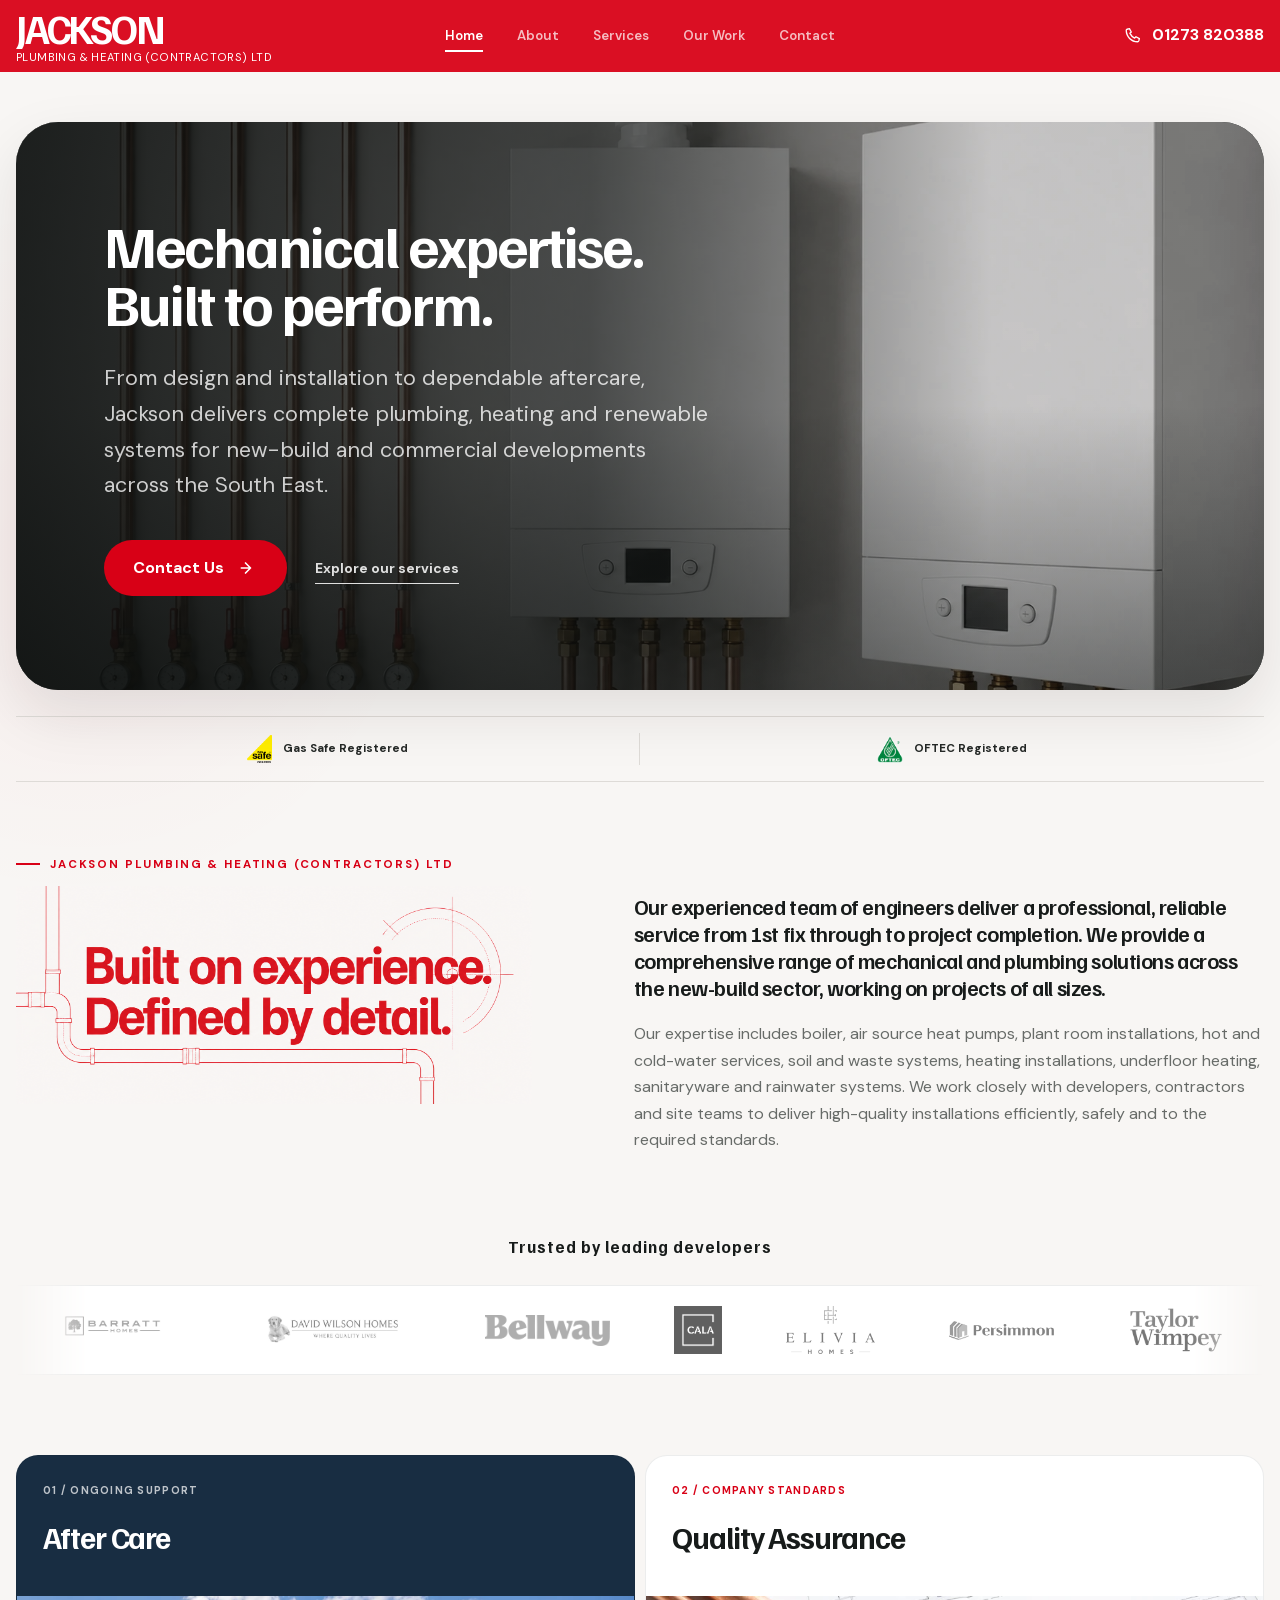
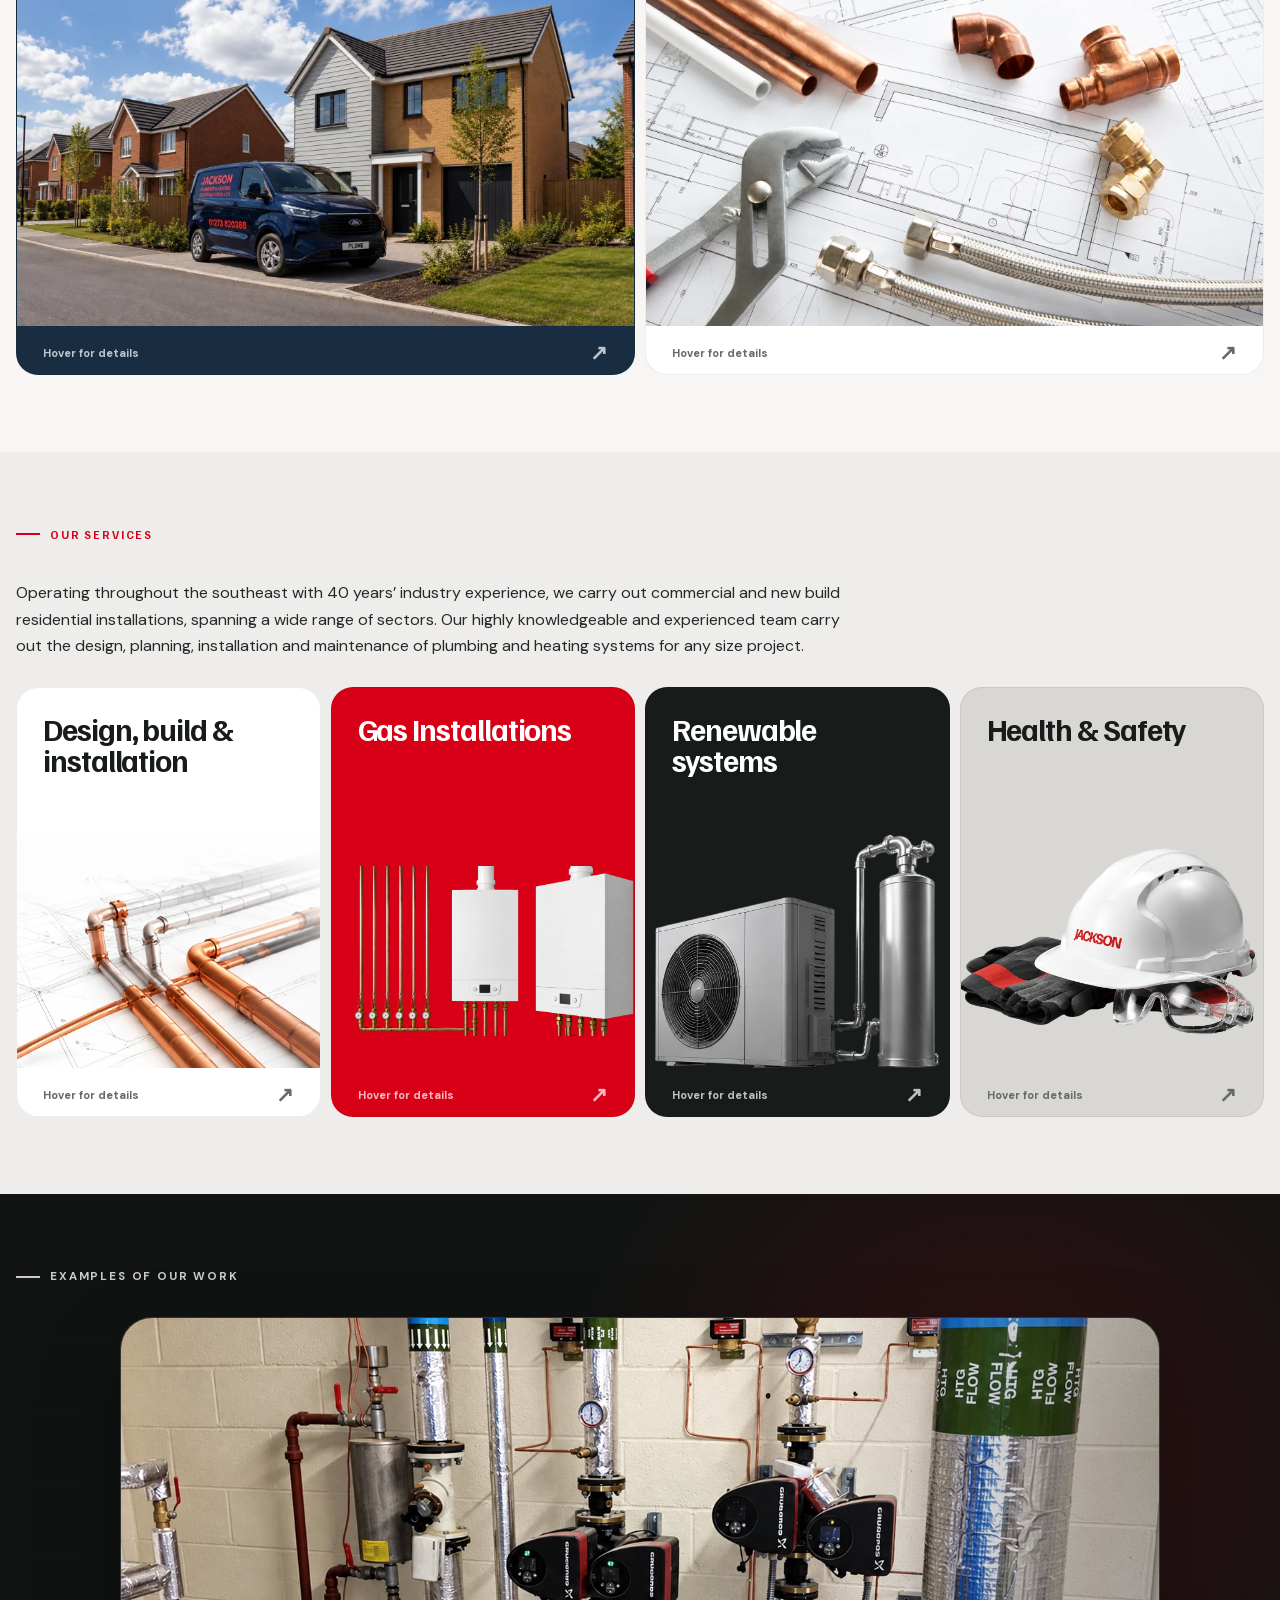
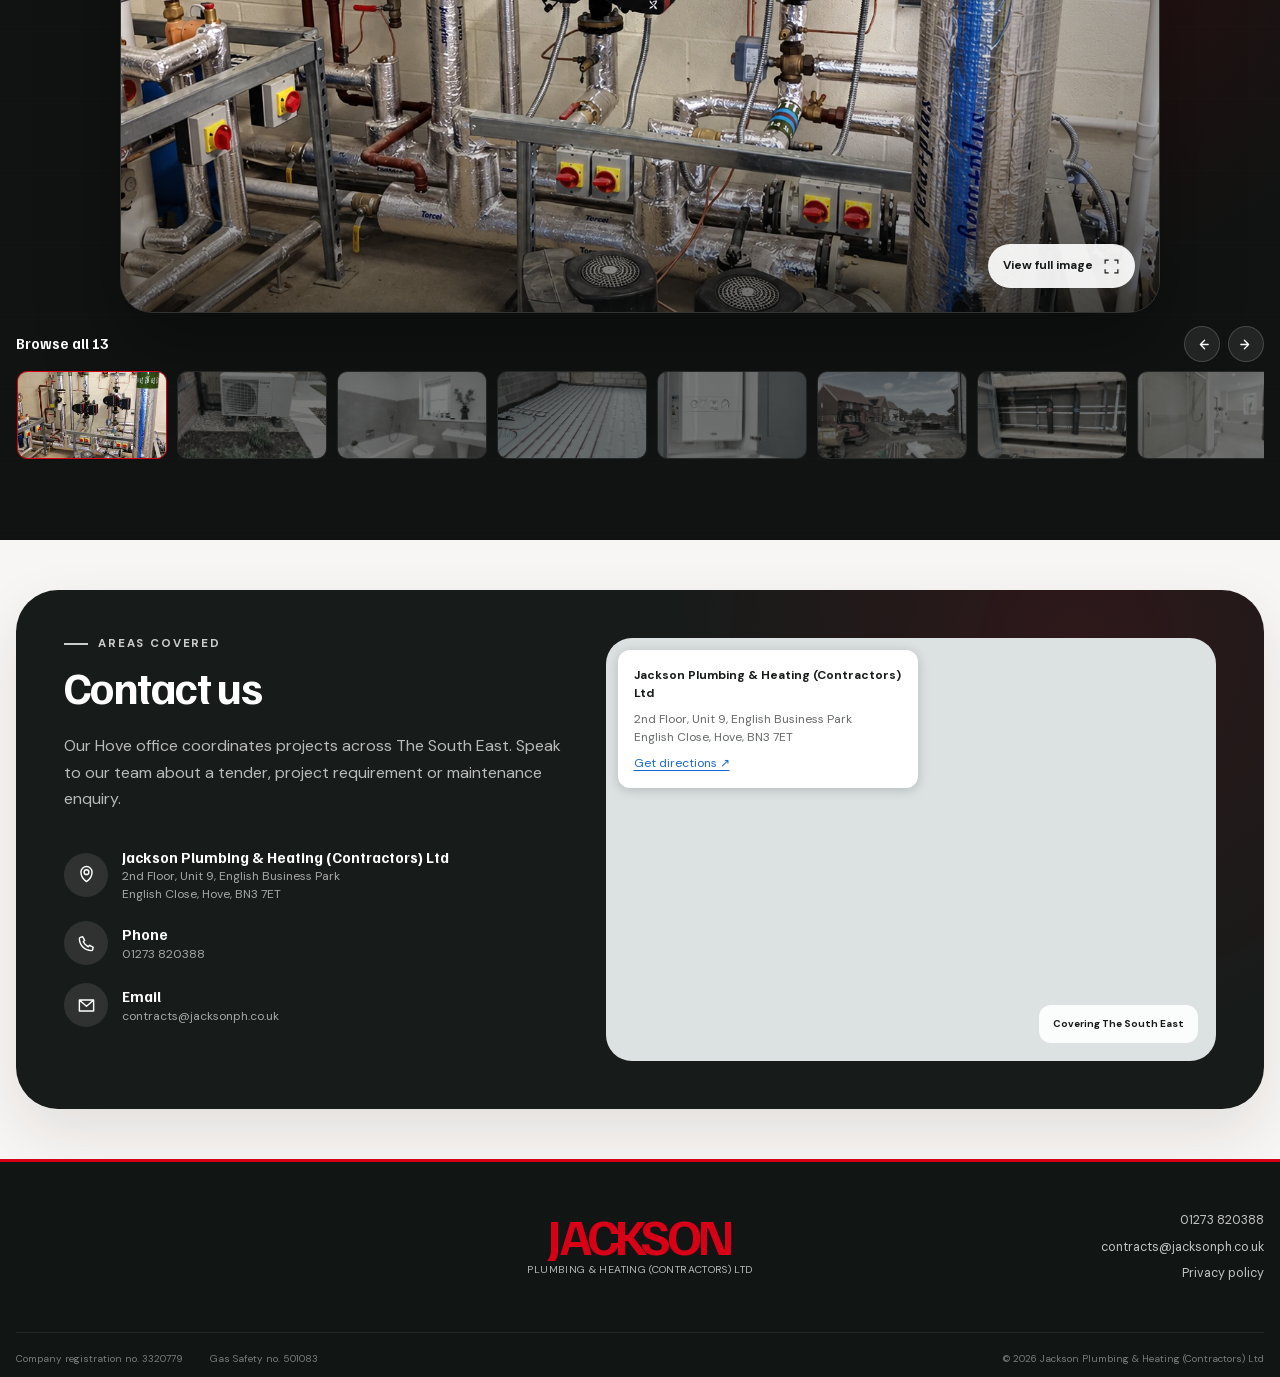
==== commit 52e04f25: "Add responsive gallery carousel and lightbox" ====
--- a/index.html
+++ b/index.html
@@ -7,17 +7,17 @@
   <title>Jackson Plumbing & Heating | Commercial Contractors</title>
   <link rel="stylesheet" href="css/fonts.css?v=1">
   <link rel="stylesheet" href="css/base.css?v=11">
-  <link rel="stylesheet" href="css/components.css?v=20">
+  <link rel="stylesheet" href="css/components.css?v=24">
   <link rel="stylesheet" href="css/about.css?v=19">
   <link rel="stylesheet" href="css/responsive.css?v=13">
   <link rel="stylesheet" href="css/services-media.css?v=8">
   <link rel="stylesheet" href="css/partnerships.css?v=2">
-  <link rel="stylesheet" href="css/gallery.css?v=10">
+  <link rel="stylesheet" href="css/gallery.css?v=11">
   <link rel="stylesheet" href="css/gallery-motion.css?v=9">
-  <link rel="stylesheet" href="css/gallery-responsive.css?v=9">
+  <link rel="stylesheet" href="css/gallery-responsive.css?v=12">
   <link rel="stylesheet" href="css/touch-cards.css?v=2">
-  <script src="js/site.js?v=11" defer></script>
-  <script src="js/gallery.js?v=6" defer></script>
+  <script src="js/site.js?v=12" defer></script>
+  <script src="js/gallery.js?v=9" defer></script>
   <script src="js/motion-visibility.js?v=1" defer></script>
   <script src="js/touch-cards.js?v=1" defer></script>
 </head>
@@ -253,7 +253,7 @@
       </div>
 
       <div class="shell work-stage reveal" data-work-stage>
-        <button class="work-feature" type="button" aria-label="View full image" data-work-feature data-gallery-item data-src="assets/images/plant-enhanced.webp" data-alt="Completed plant room installation">
+        <button class="work-feature" type="button" aria-label="View full image" data-work-feature>
           <img src="assets/images/plant-enhanced.webp" alt="Completed plant room installation" data-work-image width="1448" height="1086" decoding="async" loading="eager" srcset="assets/images/plant-enhanced-480w.webp 480w, assets/images/plant-enhanced-960w.webp 960w, assets/images/plant-enhanced.webp 1448w" sizes="(max-width: 680px) calc(100vw - 28px), (max-width: 1080px) calc(100vw - 32px), 1040px">
           <span class="work-feature__open" aria-hidden="true">
             View full image
@@ -266,7 +266,6 @@
         <div class="work-browser__toolbar">
           <div>
             <strong>Browse all 13</strong>
-            <span>Use arrows, swipe or scroll</span>
           </div>
           <div class="work-browser__controls">
             <button type="button" data-work-previous aria-label="Show previous photo">
@@ -364,10 +363,14 @@
     </div>
   </footer>
 
-  <dialog class="lightbox" data-lightbox>
-    <button type="button" class="lightbox__close" data-lightbox-close aria-label="Close image"><svg aria-hidden="true" width="20" height="20" viewBox="0 0 24 24" fill="none" stroke="currentColor" stroke-width="2" stroke-linecap="round"><path d="m6 6 12 12M18 6 6 18"/></svg></button>
-    <img src="" alt="" data-lightbox-image>
-    <p data-lightbox-caption></p>
+  <dialog class="lightbox" data-lightbox aria-label="Project photos">
+    <button type="button" class="lightbox__close" data-lightbox-close aria-label="Close photos"><svg aria-hidden="true" width="20" height="20" viewBox="0 0 24 24" fill="none" stroke="currentColor" stroke-width="2" stroke-linecap="round"><path d="m6 6 12 12M18 6 6 18"/></svg></button>
+    <div class="lightbox__track" data-lightbox-track tabindex="-1" autofocus></div>
+    <div class="lightbox__bar">
+      <button type="button" class="lightbox__nav" data-lightbox-previous aria-label="Previous photo"><svg aria-hidden="true" viewBox="0 0 24 24"><path d="m15 18-6-6 6-6M9 12h11"/></svg></button>
+      <p><strong data-lightbox-count aria-live="polite"></strong></p>
+      <button type="button" class="lightbox__nav" data-lightbox-next aria-label="Next photo"><svg aria-hidden="true" viewBox="0 0 24 24"><path d="m9 18 6-6-6-6M15 12H4"/></svg></button>
+    </div>
   </dialog>
 </body>
 </html>
--- a/css/components.css
+++ b/css/components.css
@@ -737,47 +737,128 @@
   margin-left: auto;
 }
 
+.is-lightbox-open {
+  overflow: hidden;
+}
+
 .lightbox {
-  width: min(1000px, calc(100vw - 40px));
+  width: 100vw;
   max-width: none;
+  height: 100dvh;
+  max-height: none;
+  margin: 0;
   padding: 0;
-  overflow: visible;
+  overflow: hidden;
   color: var(--white);
   background: transparent;
   border: 0;
 }
 
+.lightbox[open] {
+  display: grid;
+  grid-template-rows: minmax(0, 1fr) auto;
+}
+
 .lightbox::backdrop {
-  background: rgba(8, 10, 9, .92);
+  background: rgba(8, 10, 9, .94);
   backdrop-filter: blur(12px);
 }
 
-.lightbox img {
-  width: 100%;
-  max-height: 76vh;
+.lightbox__track {
+  display: flex;
+  min-height: 0;
+  overflow-x: auto;
+  overscroll-behavior: contain;
+  scroll-snap-type: x mandatory;
+  scrollbar-width: none;
+}
+
+.lightbox__track:focus {
+  outline: none;
+}
+
+.lightbox__track::-webkit-scrollbar {
+  display: none;
+}
+
+.lightbox__slide {
+  display: grid;
+  flex: 0 0 100%;
+  margin: 0;
+  padding: 72px max(16px, calc((100% - 1100px) / 2)) 8px;
+  place-items: center;
+  scroll-snap-align: start;
+}
+
+.lightbox__slide img {
+  max-width: 100%;
+  max-height: 100%;
   object-fit: contain;
   border-radius: 18px;
 }
 
-.lightbox p {
-  margin: 12px 0 0;
-  color: rgba(255, 255, 255, .7);
+.lightbox__bar {
+  display: grid;
+  grid-template-columns: 48px minmax(0, 1fr) 48px;
+  gap: 12px;
+  align-items: center;
+  width: min(1100px, calc(100% - 32px));
+  margin: 0 auto;
+  padding: 12px 0 max(20px, env(safe-area-inset-bottom));
+}
+
+.lightbox__bar p {
+  margin: 0;
   text-align: center;
 }
 
+.lightbox__bar strong {
+  color: var(--white);
+  font-family: var(--display);
+  font-size: .8rem;
+  letter-spacing: .08em;
+}
+
+.lightbox__nav,
 .lightbox__close {
   display: grid;
-  place-items: center;
+  width: 48px;
+  height: 48px;
   padding: 0;
-  position: absolute;
-  z-index: 2;
-  top: -48px;
-  right: 0;
-  width: 40px;
-  height: 40px;
   color: var(--white);
   background: rgba(255, 255, 255, .12);
   border: 0;
   border-radius: 50%;
   cursor: pointer;
-}
+  place-items: center;
+  transition: background .2s ease, opacity .2s ease;
+}
+
+.lightbox__nav:hover,
+.lightbox__nav:focus-visible,
+.lightbox__close:hover,
+.lightbox__close:focus-visible {
+  background: var(--red);
+}
+
+.lightbox__nav:disabled {
+  opacity: .25;
+  cursor: default;
+  background: rgba(255, 255, 255, .12);
+}
+
+.lightbox__nav svg {
+  width: 20px;
+  fill: none;
+  stroke: currentColor;
+  stroke-linecap: round;
+  stroke-linejoin: round;
+  stroke-width: 1.8;
+}
+
+.lightbox__close {
+  position: absolute;
+  z-index: 2;
+  top: max(16px, env(safe-area-inset-top));
+  right: 16px;
+}
--- a/css/gallery.css
+++ b/css/gallery.css
@@ -1,6 +1,6 @@
 .work-showcase {
   position: relative;
-  padding-bottom: 24px;
+  padding-block: clamp(54px, 6vw, 82px);
   overflow: hidden;
   color: var(--white);
   background:
@@ -21,7 +21,7 @@
 }
 
 .work-showcase__header {
-  padding-block: 28px 18px;
+  padding-bottom: 18px;
 }
 
 .work-stage {
--- a/css/gallery-responsive.css
+++ b/css/gallery-responsive.css
@@ -1,66 +1,185 @@
 @media (min-width: 981px) {
+  /* Fits the viewport, plus the section padding so the feature image keeps its size. */
   .work-showcase {
+    --work-padding-extra: calc(2 * clamp(54px, 6vw, 82px) - 44px);
     display: grid;
-    height: calc(100svh - 64px);
+    height: calc(100svh - 64px + var(--work-padding-extra));
     min-height: 0;
-    max-height: 900px;
-    padding-bottom: 16px;
+    max-height: calc(900px + var(--work-padding-extra));
     grid-template-rows: auto minmax(0, 1fr) 150px;
   }
 }
 
-@media (max-width: 980px) {
-  .work-showcase__header {
-    padding-block: 24px 16px;
-  }
+/* Phones, tablets and touch screens: swipeable carousel (toggled by js/gallery.js) */
 
-  .work-stage {
-    grid-template-columns: minmax(0, 1fr);
-    height: 520px;
-    min-height: 520px;
-  }
+.work-carousel {
+  display: none;
+}
 
-  .work-browser {
-    padding-bottom: 20px;
-  }
+.work-showcase.is-touch {
+  display: block;
+  height: auto;
+  max-height: none;
+}
+
+.work-showcase.is-touch .work-stage,
+.work-showcase.is-touch .work-browser {
+  display: none;
+}
+
+.work-showcase.is-touch .work-carousel {
+  display: block;
+}
+
+.work-showcase.is-touch .work-showcase__header {
+  padding-bottom: 16px;
+}
+
+.work-carousel__track {
+  --work-slide-height: clamp(340px, 52vw, 500px);
+  --work-gutter: max(14px, calc((100% - var(--shell)) / 2));
+  position: relative;
+  display: flex;
+  height: var(--work-slide-height);
+  gap: 12px;
+  padding-inline: var(--work-gutter);
+  overflow-x: auto;
+  overscroll-behavior-x: contain;
+  scroll-padding-inline: var(--work-gutter);
+  scroll-snap-type: x mandatory;
+  scrollbar-width: none;
+  -webkit-overflow-scrolling: touch;
+}
+
+.work-carousel__track::-webkit-scrollbar {
+  display: none;
+}
+
+.work-slide {
+  position: relative;
+  height: 100%;
+  max-width: 82%;
+  flex: 0 0 auto;
+  padding: 0;
+  overflow: hidden;
+  background: #191d1b;
+  border: 1px solid rgba(255, 255, 255, .1);
+  border-radius: 20px;
+  cursor: zoom-in;
+  scroll-snap-align: start;
+  -webkit-tap-highlight-color: transparent;
+}
+
+.work-slide img {
+  width: 100%;
+  height: 100%;
+  object-fit: cover;
+  filter: saturate(.82) contrast(1.03);
+  transition: filter .4s ease;
+}
+
+.work-slide.is-active img {
+  filter: saturate(1) contrast(1.04);
+}
+
+.work-slide__open {
+  position: absolute;
+  right: 12px;
+  bottom: 12px;
+  display: grid;
+  width: 40px;
+  height: 40px;
+  color: var(--ink);
+  background: rgba(255, 255, 255, .9);
+  border-radius: 50%;
+  place-items: center;
+  opacity: 0;
+  transition: opacity .25s ease;
+}
+
+.work-slide.is-active .work-slide__open {
+  opacity: 1;
+}
+
+.work-slide__open svg {
+  width: 17px;
+  fill: none;
+  stroke: currentColor;
+  stroke-width: 1.7;
+}
+
+.work-carousel__end {
+  flex: 0 0 0;
+  margin-left: -12px;
+}
+
+.work-carousel__bar {
+  padding-top: 16px;
+}
+
+.work-carousel__status {
+  display: flex;
+  gap: 16px;
+  align-items: center;
+}
+
+.work-carousel__count {
+  margin: 0;
+  color: rgba(255, 255, 255, .5);
+  font-family: var(--display);
+  font-size: .8rem;
+  letter-spacing: .08em;
+  white-space: nowrap;
+}
+
+.work-carousel__count strong {
+  color: var(--white);
+}
+
+.work-carousel__progress {
+  flex: 1;
+  height: 2px;
+  overflow: hidden;
+  background: rgba(255, 255, 255, .14);
+  border-radius: 2px;
+}
+
+.work-carousel__progress span {
+  display: block;
+  height: 100%;
+  background: var(--red);
+  transform: scaleX(0);
+  transform-origin: left;
+  transition: transform .3s ease;
+}
+
+.work-carousel .work-browser__controls button {
+  width: 44px;
+  height: 44px;
 }
 
 @media (max-width: 680px) {
-  .work-showcase__header {
-    padding-block: 22px 14px;
+  .work-carousel__track {
+    --work-slide-height: min(86vw, 52svh);
+    gap: 10px;
   }
 
-  .work-stage {
-    display: block;
-    height: auto;
-    min-height: 0;
-    border-radius: 24px;
+  .work-slide {
+    max-width: 86%;
+    border-radius: 18px;
   }
 
-  .work-feature {
-    width: 100%;
-    height: 360px;
-  }
-
-  .work-feature__open {
-    right: 16px;
-    bottom: 16px;
-  }
-
-  .work-filmstrip {
-    height: 92px;
-  }
-
-  .work-browser__toolbar > div:first-child {
-    display: grid;
-    gap: 1px;
+  .work-carousel__end {
+    margin-left: -10px;
   }
 }
 
 @media (prefers-reduced-motion: reduce) {
   .work-feature img,
   .work-thumb,
-  .work-thumb img {
+  .work-thumb img,
+  .work-slide img,
+  .work-carousel__progress span {
     transition: none;
   }
 }
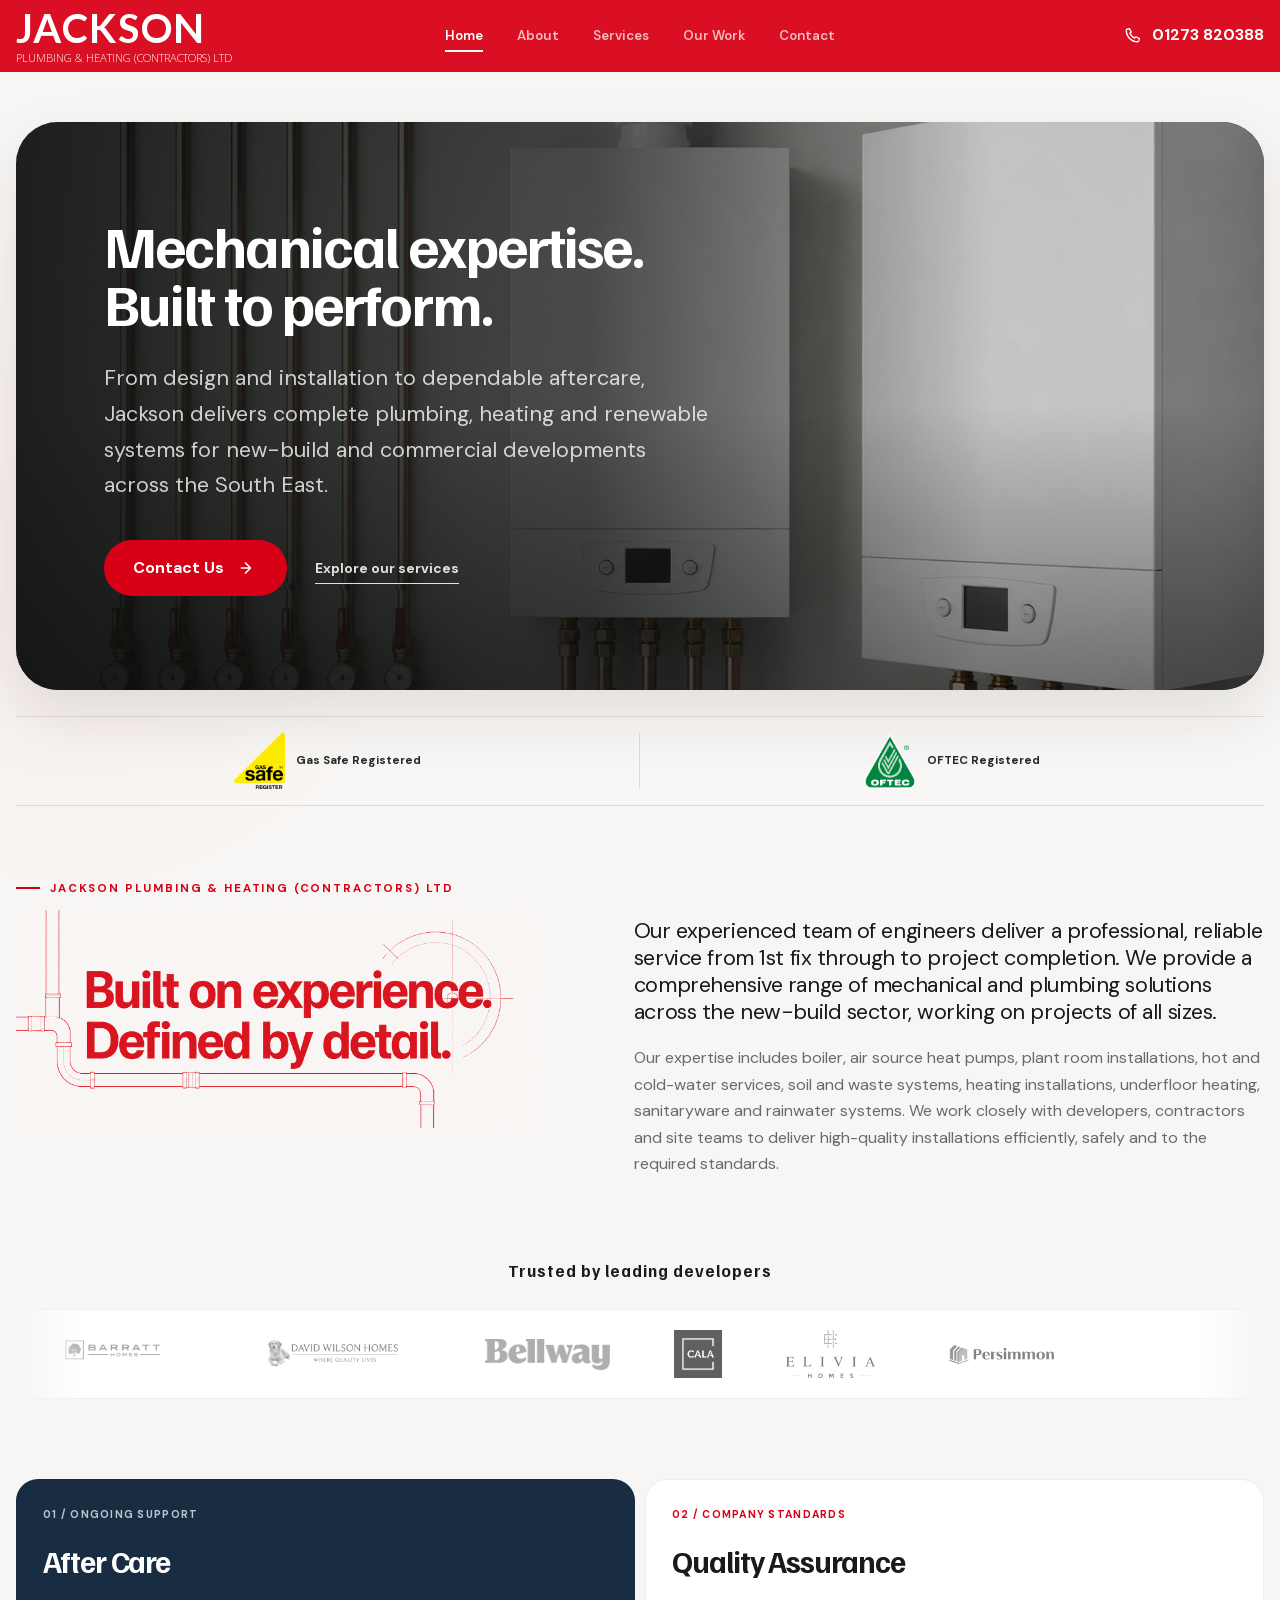
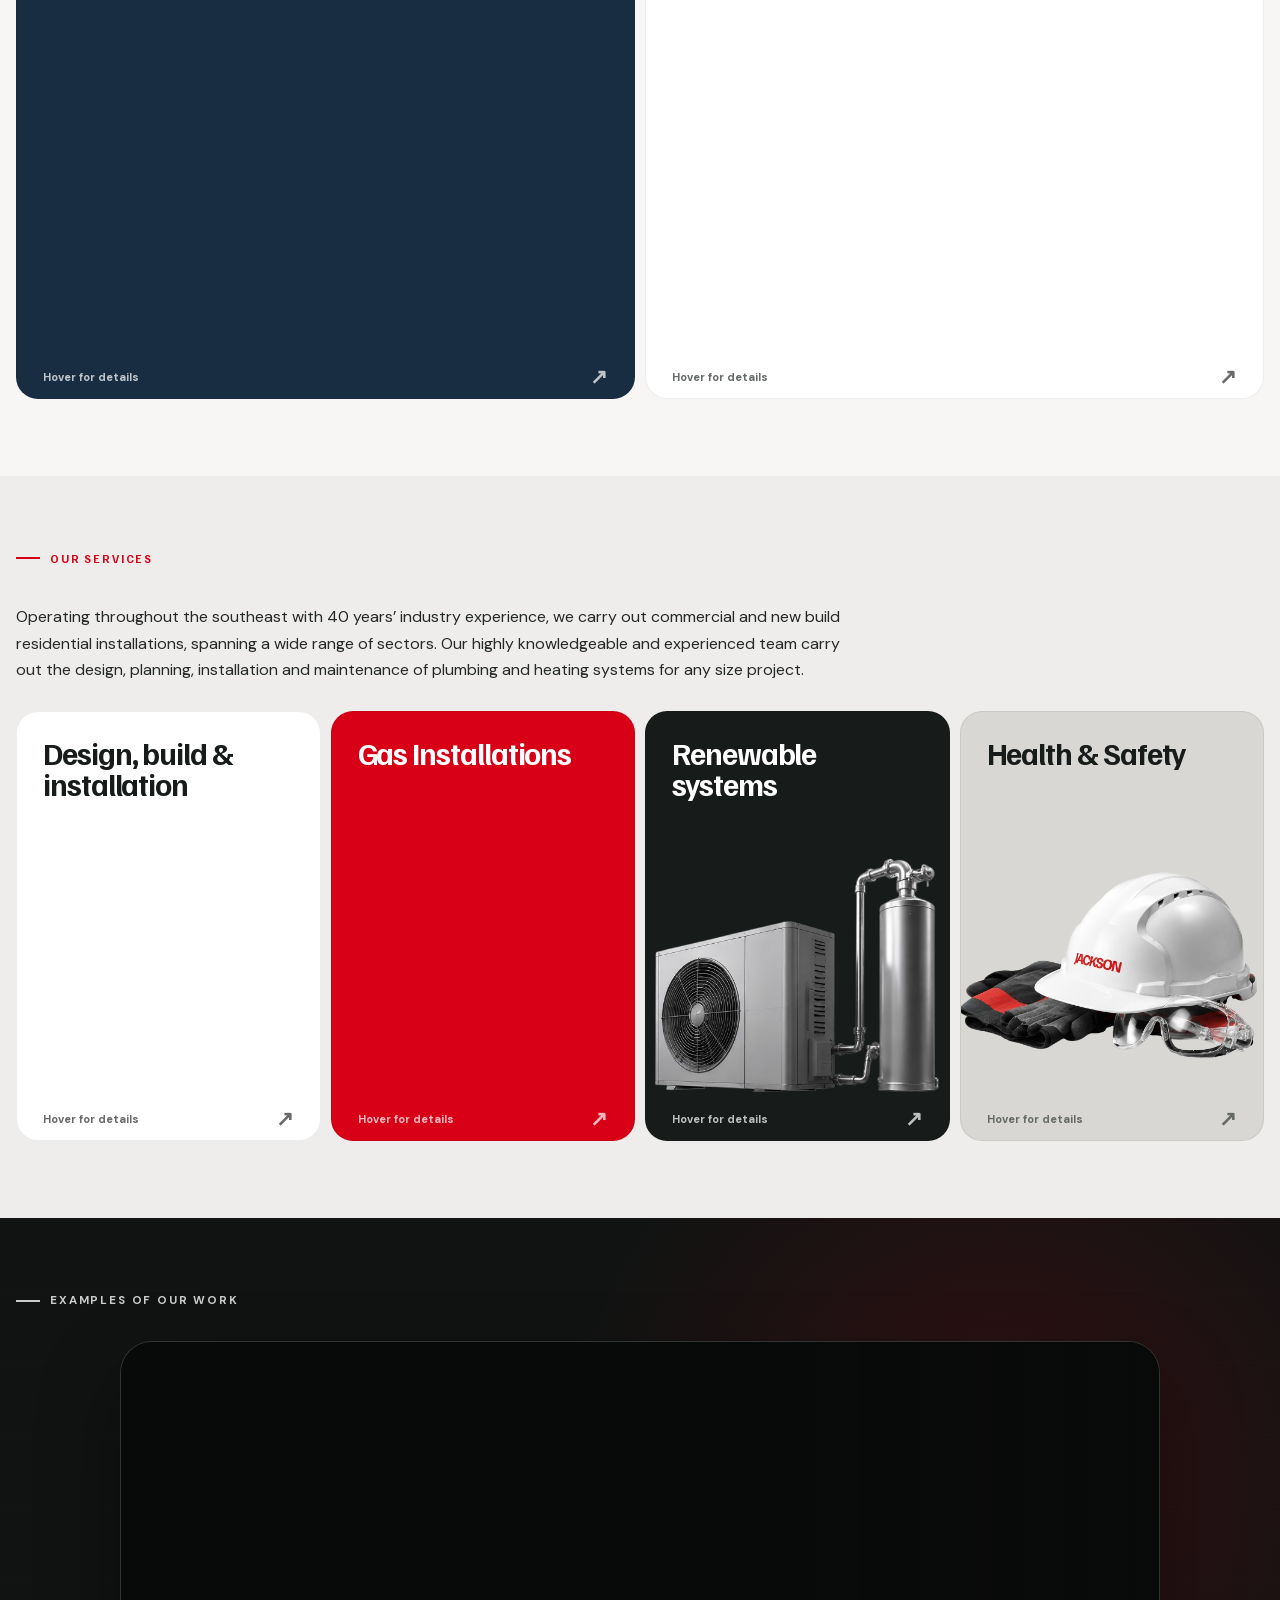
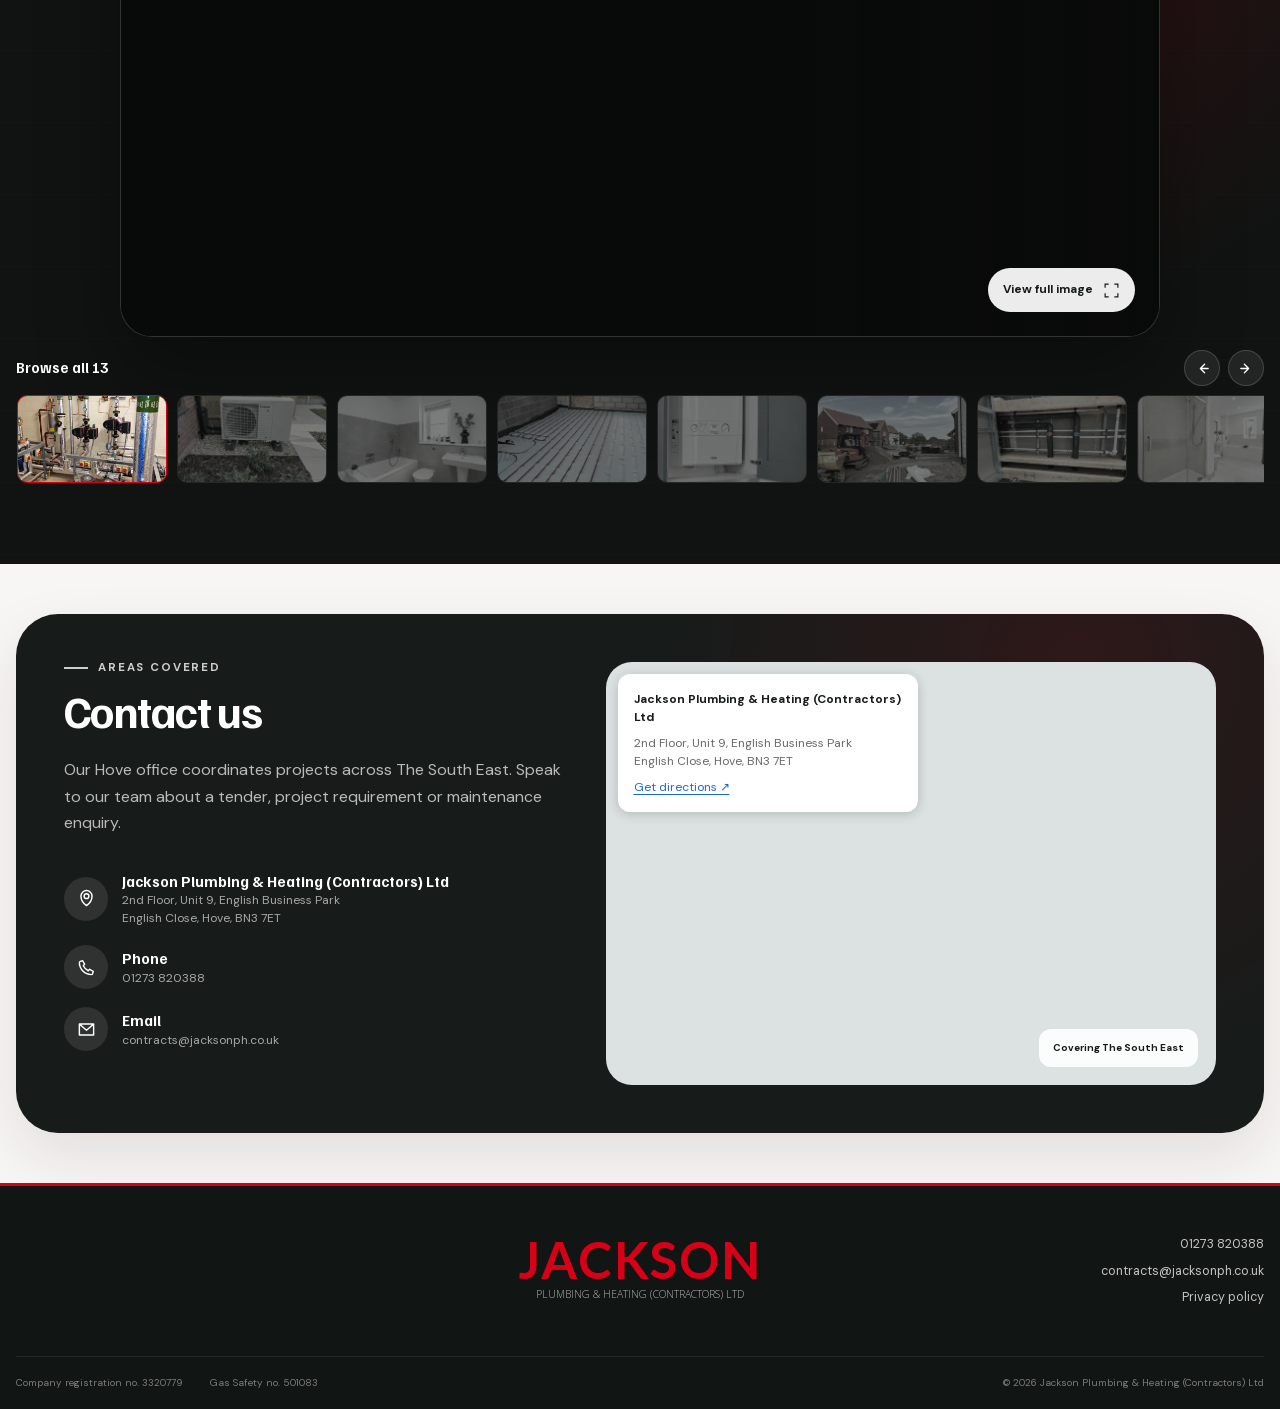
==== commit 3367c306: "Apply client feedback to branding, accreditations and office map" ====
--- a/index.html
+++ b/index.html
@@ -5,11 +5,11 @@
   <meta name="viewport" content="width=device-width, initial-scale=1">
   <meta name="description" content="Jackson Plumbing & Heating (Contractors) Ltd delivers commercial and new-build mechanical services across Sussex, Surrey and Kent.">
   <title>Jackson Plumbing & Heating | Commercial Contractors</title>
-  <link rel="stylesheet" href="css/fonts.css?v=1">
+  <link rel="stylesheet" href="css/fonts.css?v=2">
   <link rel="stylesheet" href="css/base.css?v=11">
-  <link rel="stylesheet" href="css/components.css?v=24">
-  <link rel="stylesheet" href="css/about.css?v=19">
-  <link rel="stylesheet" href="css/responsive.css?v=13">
+  <link rel="stylesheet" href="css/components.css?v=26">
+  <link rel="stylesheet" href="css/about.css?v=20">
+  <link rel="stylesheet" href="css/responsive.css?v=15">
   <link rel="stylesheet" href="css/services-media.css?v=8">
   <link rel="stylesheet" href="css/partnerships.css?v=2">
   <link rel="stylesheet" href="css/gallery.css?v=11">
@@ -328,7 +328,7 @@
         <div class="coverage-map" aria-label="Map showing the Hove office of Jackson Plumbing and Heating (Contractors) Ltd">
           <iframe
             title="Map of the Hove office of Jackson Plumbing and Heating (Contractors) Ltd"
-            src="https://www.google.com/maps?q=2nd%20Floor%2C%20Unit%209%2C%20English%20Business%20Park%2C%20English%20Close%2C%20Hove%2C%20BN3%207ET&amp;ll=50.878736,-0.191003&amp;z=12&amp;output=embed"
+            src="https://www.google.com/maps?q=50.838743,-0.191030&amp;ll=50.878743,-0.191030&amp;z=12&amp;t=k&amp;output=embed"
             loading="lazy"
             referrerpolicy="no-referrer-when-downgrade"
             allowfullscreen>
--- a/css/fonts.css
+++ b/css/fonts.css
@@ -13,3 +13,19 @@
   font-display: swap;
   src: url("../assets/fonts/familjen-grotesk-latin.woff2") format("woff2");
 }
+
+@font-face {
+  font-family: "Lato";
+  font-style: normal;
+  font-weight: 700;
+  font-display: swap;
+  src: url("../assets/fonts/lato-bold-latin.woff2") format("woff2");
+}
+
+@font-face {
+  font-family: "Open Sans";
+  font-style: normal;
+  font-weight: 300;
+  font-display: swap;
+  src: url("../assets/fonts/open-sans-light-latin.woff2") format("woff2");
+}
--- a/css/components.css
+++ b/css/components.css
@@ -30,10 +30,10 @@
 
 .brand__name {
   color: var(--red);
-  font-family: var(--display);
+  font-family: "Lato", sans-serif;
   font-size: 2.5rem;
   font-weight: 700;
-  letter-spacing: -.055em;
+  letter-spacing: .034em;
 }
 
 .site-header .brand__name,
@@ -45,8 +45,9 @@
   margin-top: 4px;
   color: var(--ink);
   font-size: .7rem;
-  font-weight: 400;
-  letter-spacing: .035em;
+  font-family: "Open Sans", sans-serif;
+  font-weight: 300;
+  letter-spacing: normal;
   text-transform: uppercase;
 }
 
@@ -314,8 +315,8 @@
 
 .trust-item img {
   width: auto;
-  max-width: 60px;
-  height: 28px;
+  max-width: 120px;
+  height: 56px;
   object-fit: contain;
 }
 
--- a/css/about.css
+++ b/css/about.css
@@ -31,6 +31,8 @@
 
 .about-profile__copy .lead {
   margin-bottom: 20px;
+  font-family: var(--body);
+  font-weight: 400;
   font-size: clamp(1.2rem, 1.7vw, 1.55rem);
 }
 
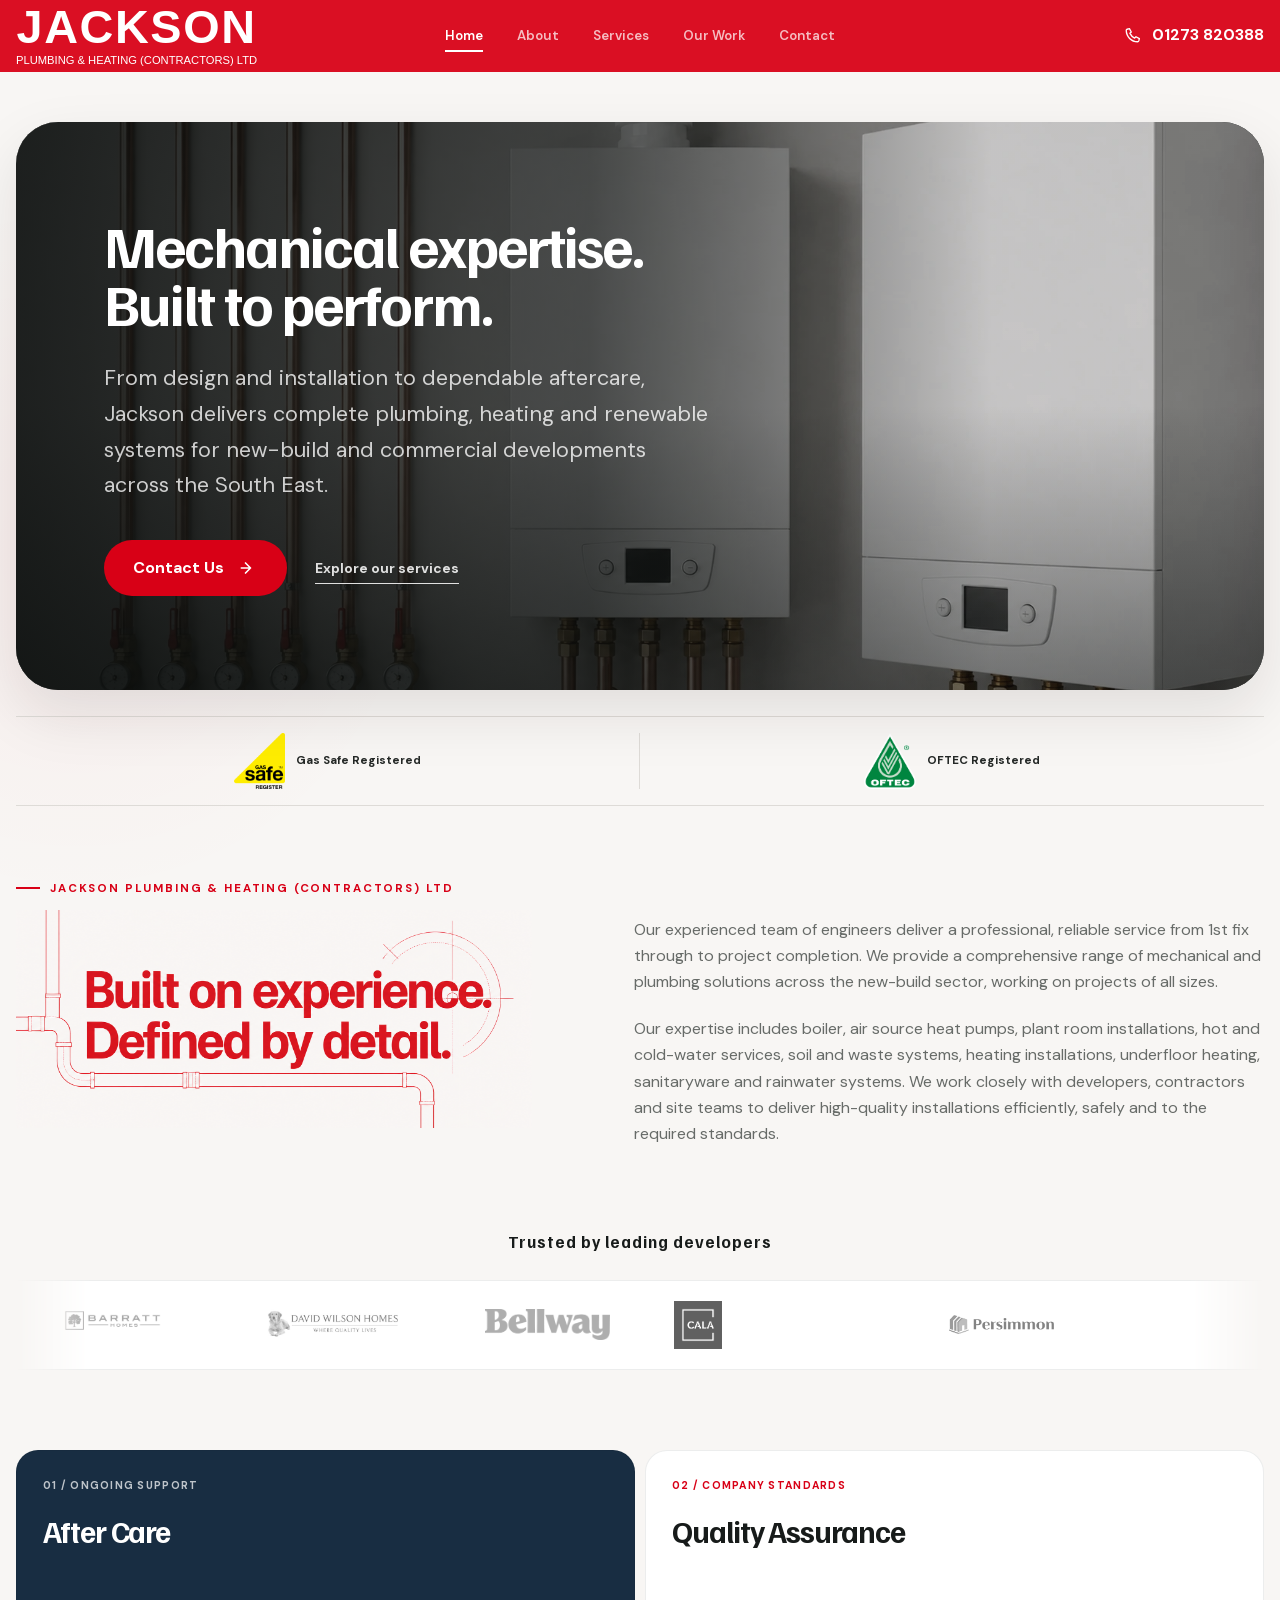
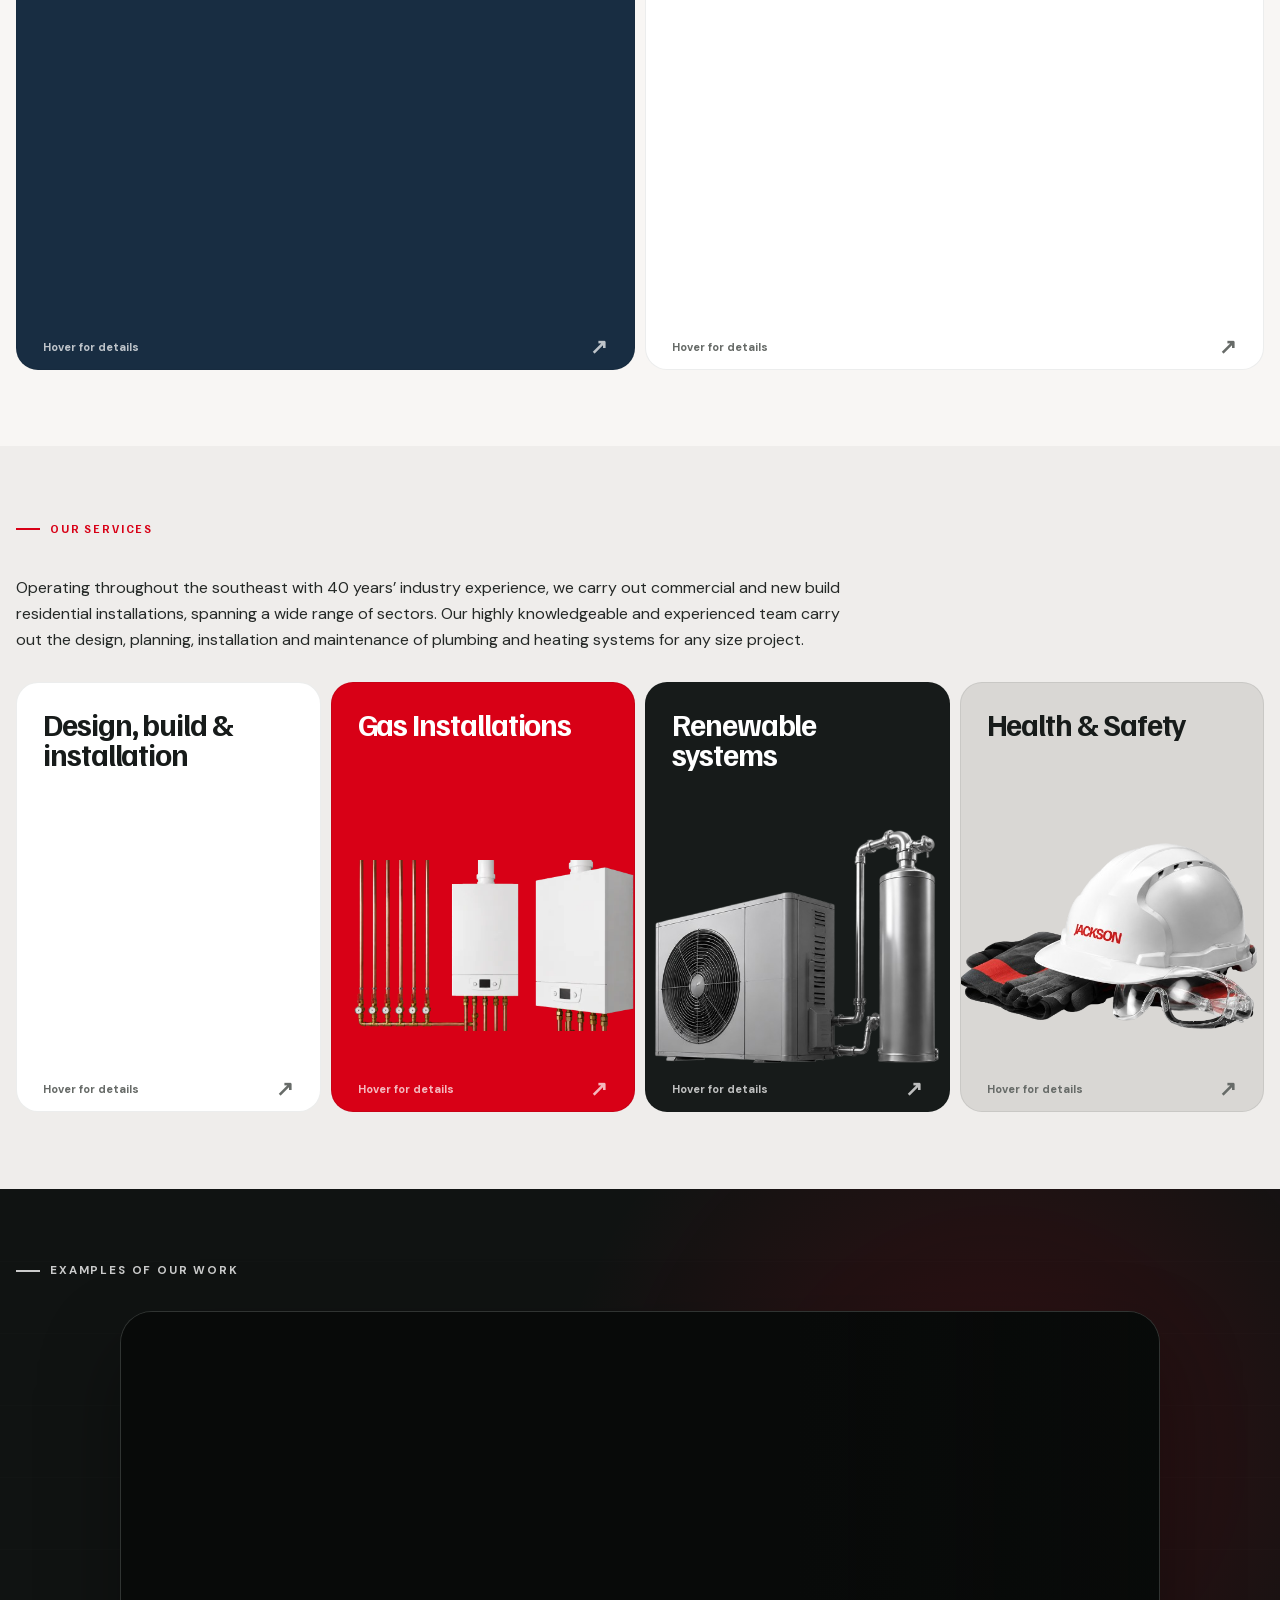
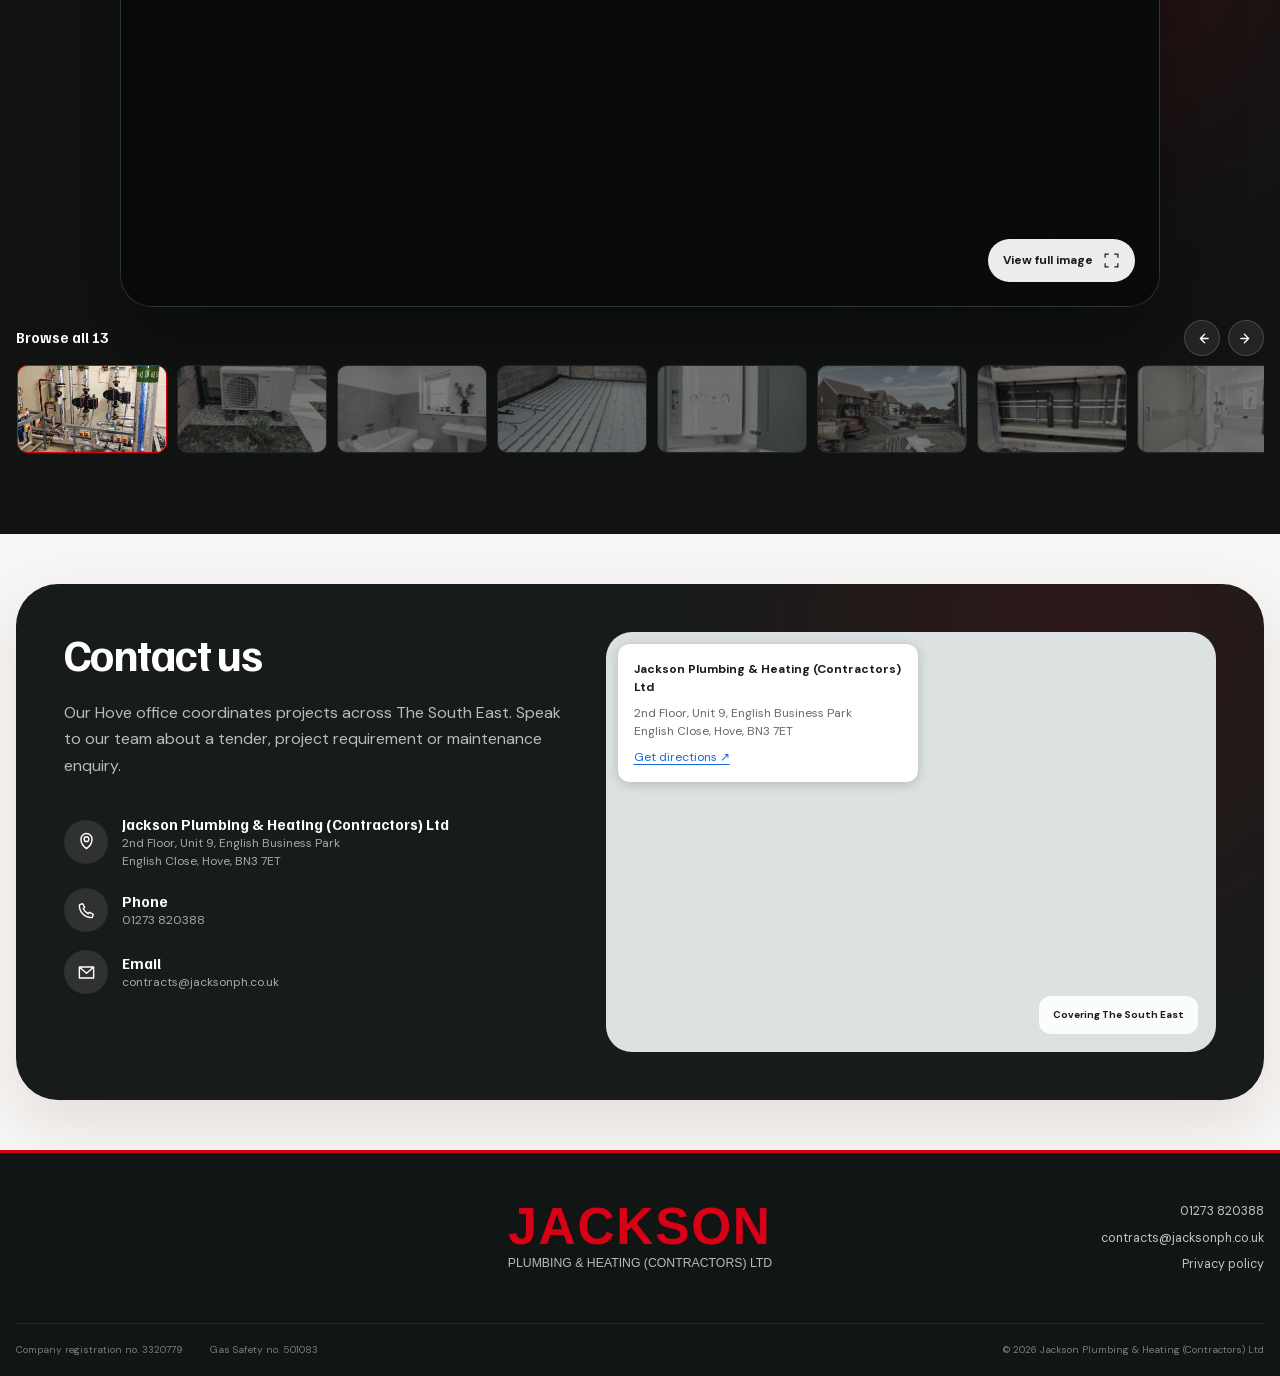
==== commit e2a7c371: "Match client logo and unify About paragraph styling" ====
--- a/index.html
+++ b/index.html
@@ -7,9 +7,9 @@
   <title>Jackson Plumbing & Heating | Commercial Contractors</title>
   <link rel="stylesheet" href="css/fonts.css?v=2">
   <link rel="stylesheet" href="css/base.css?v=11">
-  <link rel="stylesheet" href="css/components.css?v=26">
-  <link rel="stylesheet" href="css/about.css?v=20">
-  <link rel="stylesheet" href="css/responsive.css?v=15">
+  <link rel="stylesheet" href="css/components.css?v=27">
+  <link rel="stylesheet" href="css/about.css?v=21">
+  <link rel="stylesheet" href="css/responsive.css?v=16">
   <link rel="stylesheet" href="css/services-media.css?v=8">
   <link rel="stylesheet" href="css/partnerships.css?v=2">
   <link rel="stylesheet" href="css/gallery.css?v=11">
@@ -87,7 +87,7 @@
           </h2>
         </div>
         <div class="about-profile__copy reveal">
-          <p class="lead">Our experienced team of engineers deliver a professional, reliable service from 1st fix through to project completion. We provide a comprehensive range of mechanical and plumbing solutions across the new-build sector, working on projects of all sizes.</p>
+          <p>Our experienced team of engineers deliver a professional, reliable service from 1st fix through to project completion. We provide a comprehensive range of mechanical and plumbing solutions across the new-build sector, working on projects of all sizes.</p>
           <p>Our expertise includes boiler, air source heat pumps, plant room installations, hot and cold-water services, soil and waste systems, heating installations, underfloor heating, sanitaryware and rainwater systems. We work closely with developers, contractors and site teams to deliver high-quality installations efficiently, safely and to the required standards.</p>
         </div>
       </div>
@@ -298,7 +298,6 @@
     <section class="section shell coverage" id="contact" aria-labelledby="contact-title">
       <div class="coverage__panel reveal">
         <div class="coverage__content">
-          <p class="eyebrow eyebrow--light">Areas covered</p>
           <h2 id="contact-title">Contact us</h2>
           <p>Our Hove office coordinates projects across The South East. Speak to our team about a tender, project requirement or maintenance enquiry.</p>
 
--- a/css/components.css
+++ b/css/components.css
@@ -23,15 +23,17 @@
 .brand {
   display: inline-flex;
   flex-direction: column;
-  align-items: flex-start;
+  align-items: center;
   width: max-content;
+  font-family: Arial, sans-serif;
+  font-size: .7rem;
   line-height: 1;
+  text-align: center;
 }
 
 .brand__name {
   color: var(--red);
-  font-family: "Lato", sans-serif;
-  font-size: 2.5rem;
+  font-size: 4.18em;
   font-weight: 700;
   letter-spacing: .034em;
 }
@@ -44,9 +46,8 @@
 .brand__sub {
   margin-top: 4px;
   color: var(--ink);
-  font-size: .7rem;
-  font-family: "Open Sans", sans-serif;
-  font-weight: 300;
+  font-size: 1em;
+  font-weight: 400;
   letter-spacing: normal;
   text-transform: uppercase;
 }
@@ -701,15 +702,11 @@
   grid-column: 2;
   justify-self: center;
   align-items: center;
-}
-
-.brand--footer .brand__name {
-  font-size: clamp(2.5rem, 4vw, 4rem);
+  font-size: clamp(.65rem, .96vw, .96rem);
 }
 
 .brand--footer .brand__sub {
   color: rgba(255, 255, 255, .7);
-  font-size: .65rem;
 }
 
 .footer-links {
--- a/css/about.css
+++ b/css/about.css
@@ -29,11 +29,8 @@
   padding-top: 34px;
 }
 
-.about-profile__copy .lead {
+.about-profile__copy > p {
   margin-bottom: 20px;
-  font-family: var(--body);
-  font-weight: 400;
-  font-size: clamp(1.2rem, 1.7vw, 1.55rem);
 }
 
 .about-profile__copy > p:last-child {
--- a/css/responsive.css
+++ b/css/responsive.css
@@ -151,11 +151,7 @@
     padding-inline: 16px;
   }
 
-  .brand__name {
-    font-size: 1.2rem;
-  }
-
-  .brand__sub {
+  .site-header .brand {
     font-size: .39rem;
   }
 
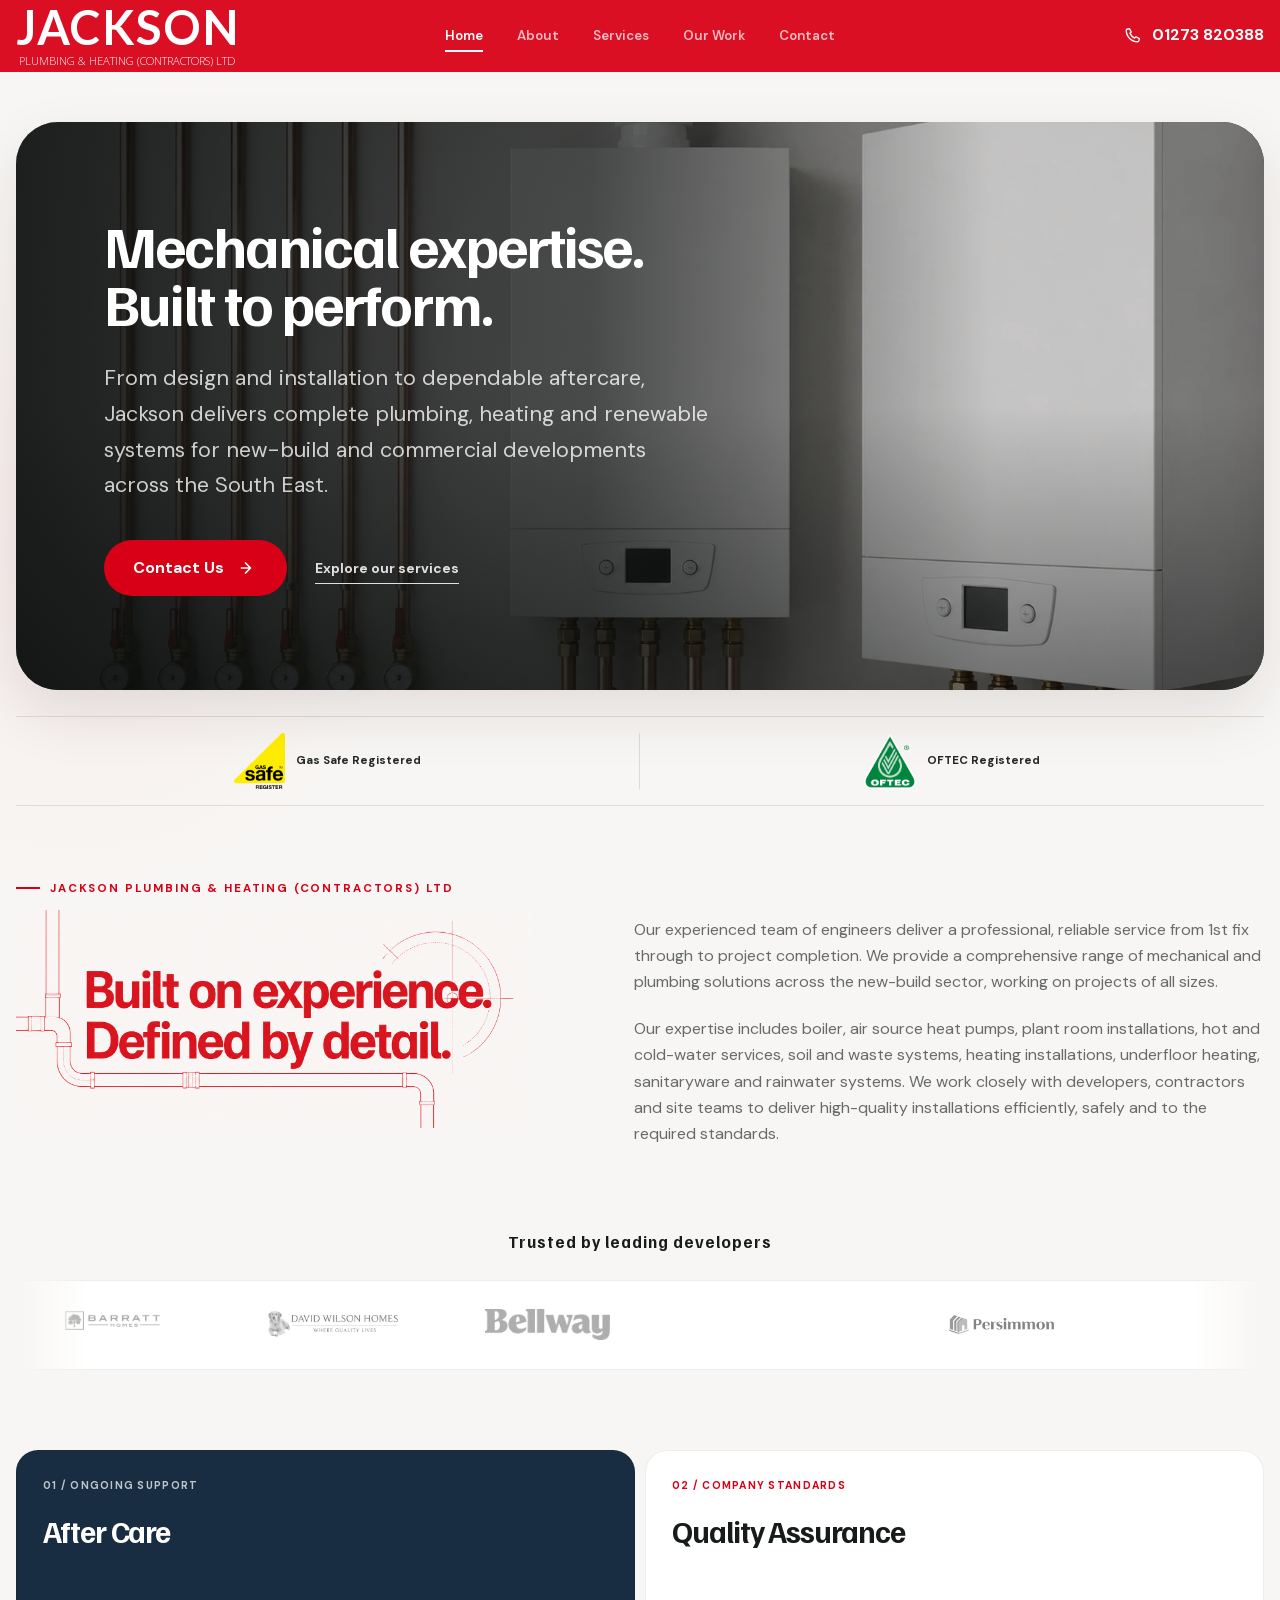
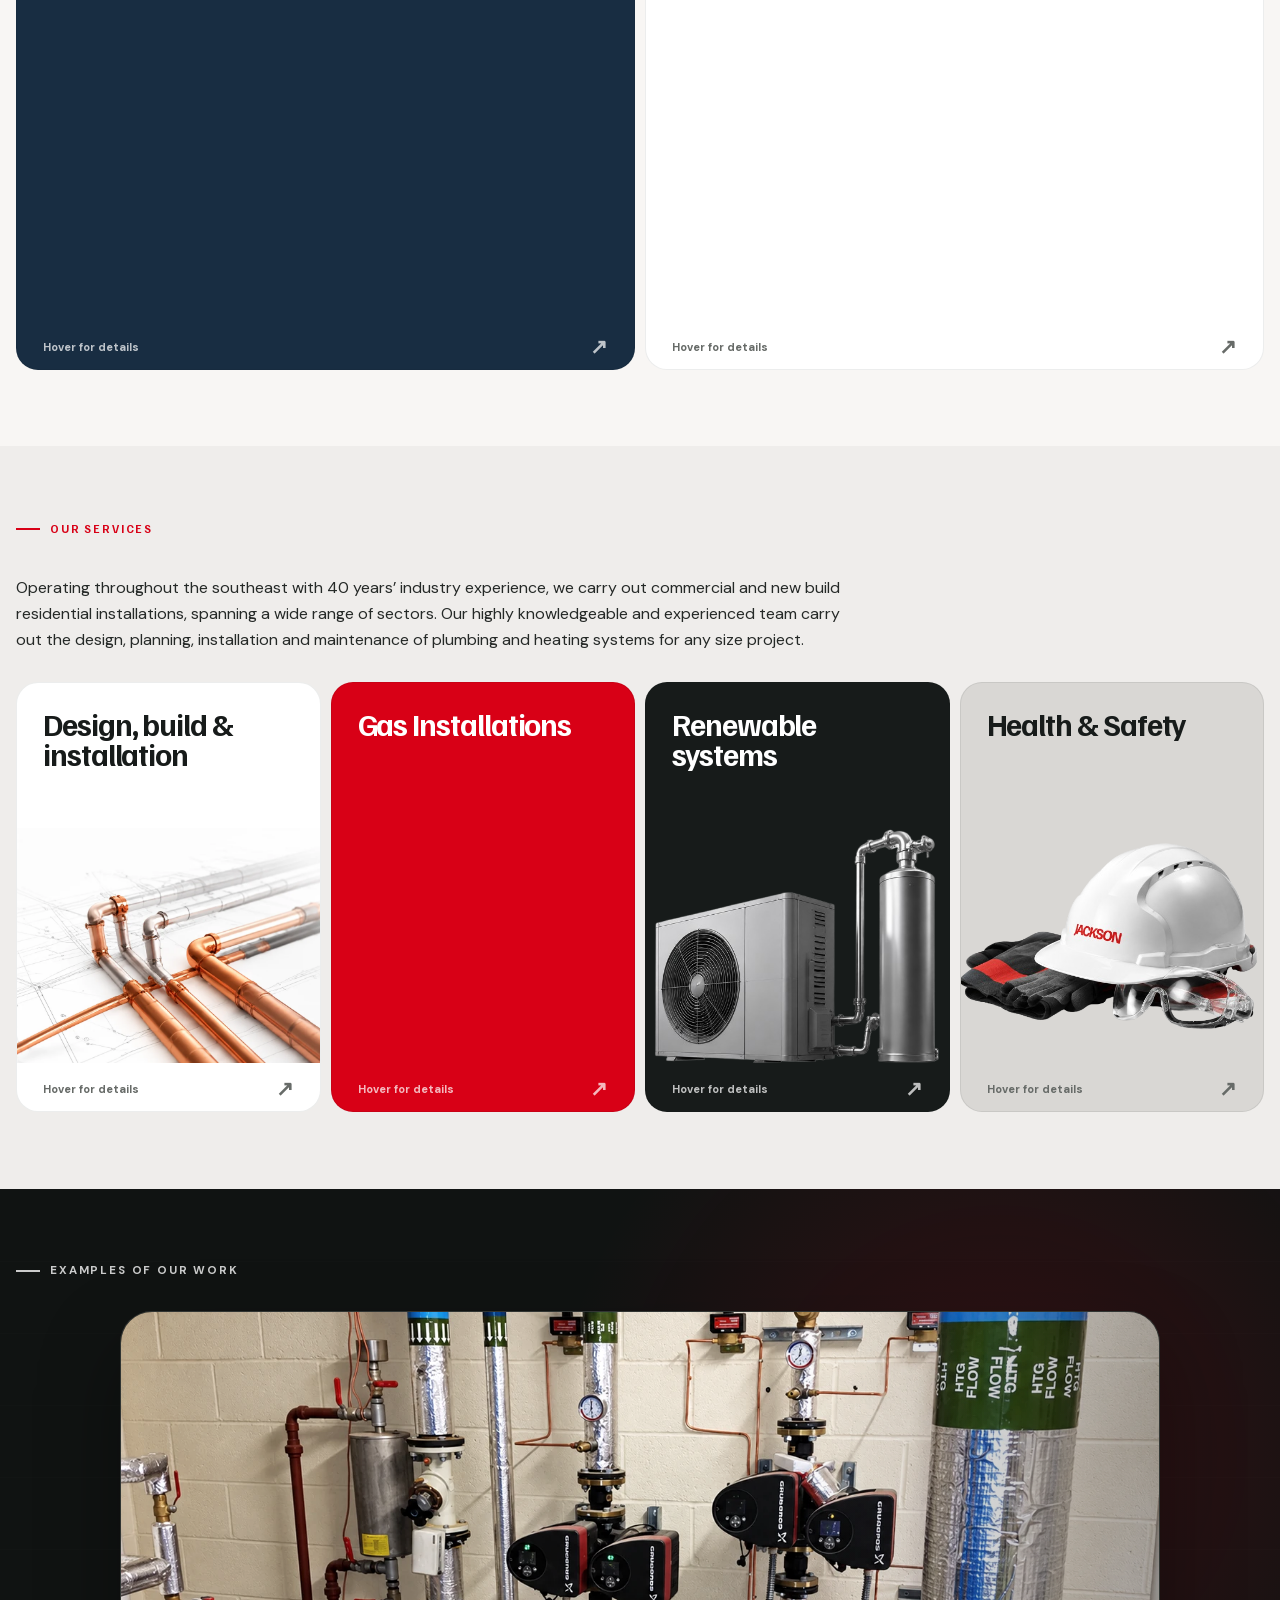
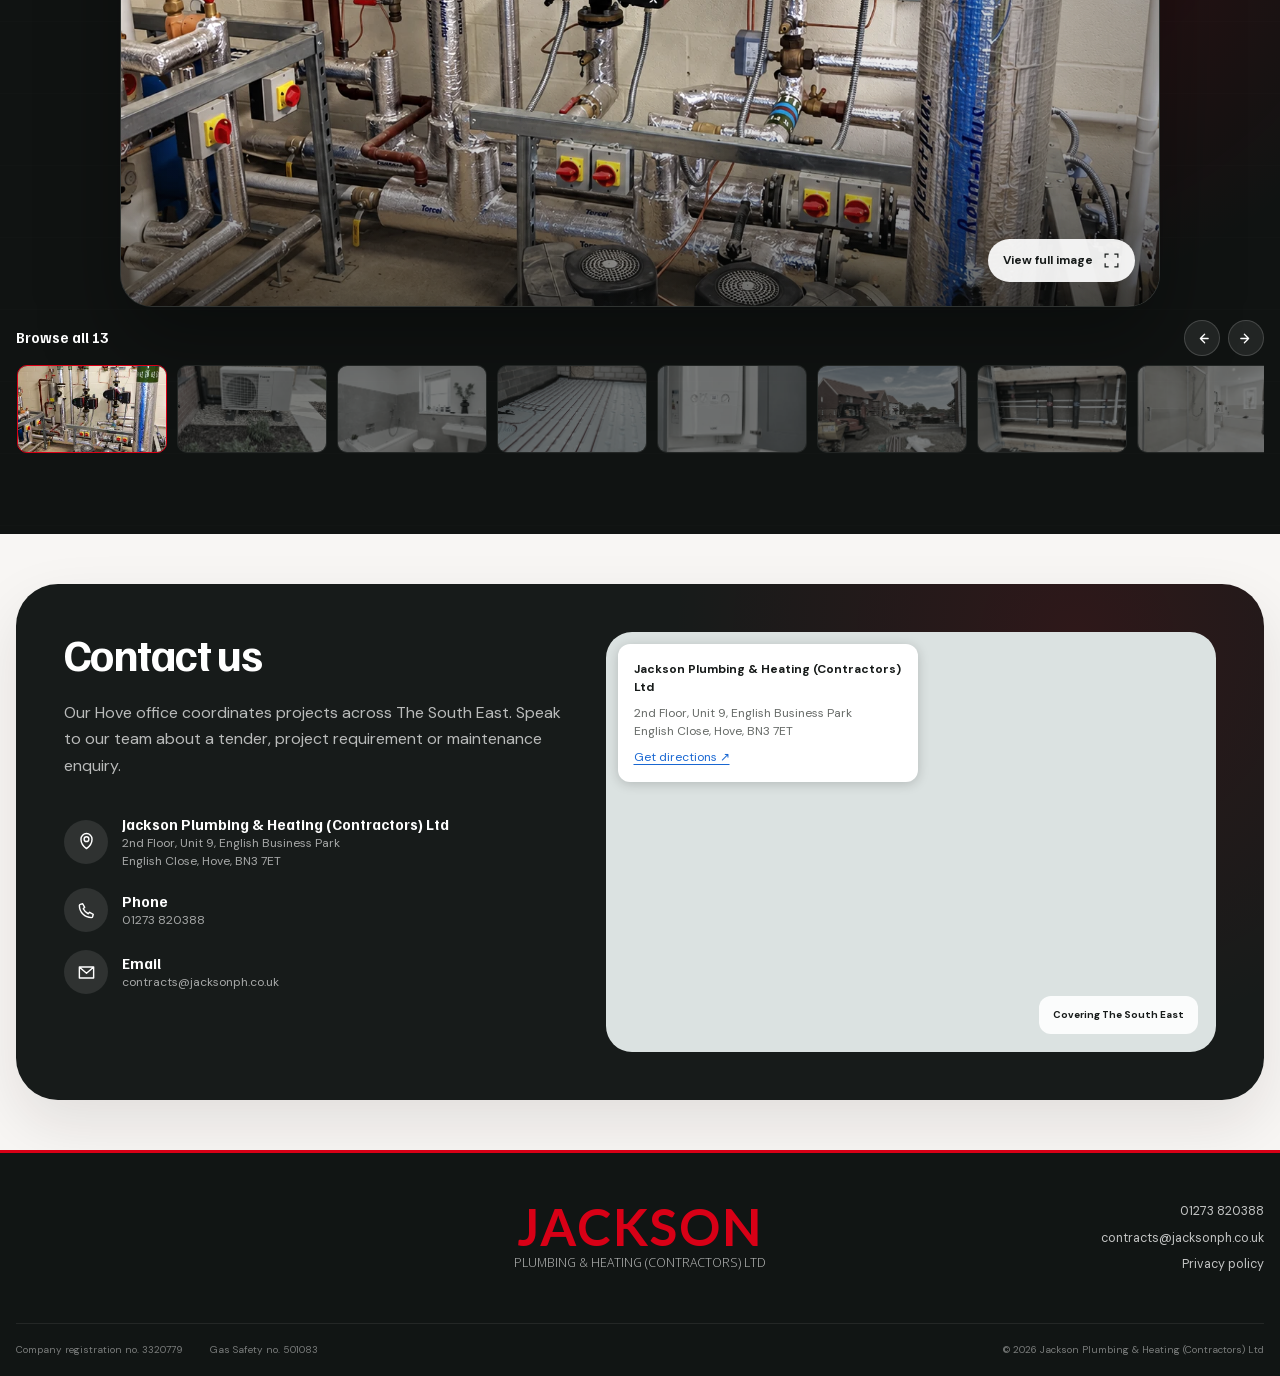
==== commit 4a9b424f: "Match Jackson logo fonts to reference site" ====
--- a/index.html
+++ b/index.html
@@ -7,7 +7,7 @@
   <title>Jackson Plumbing & Heating | Commercial Contractors</title>
   <link rel="stylesheet" href="css/fonts.css?v=2">
   <link rel="stylesheet" href="css/base.css?v=11">
-  <link rel="stylesheet" href="css/components.css?v=27">
+  <link rel="stylesheet" href="css/components.css?v=28">
   <link rel="stylesheet" href="css/about.css?v=21">
   <link rel="stylesheet" href="css/responsive.css?v=16">
   <link rel="stylesheet" href="css/services-media.css?v=8">
--- a/css/components.css
+++ b/css/components.css
@@ -25,7 +25,7 @@
   flex-direction: column;
   align-items: center;
   width: max-content;
-  font-family: Arial, sans-serif;
+  font-family: "Open Sans", sans-serif;
   font-size: .7rem;
   line-height: 1;
   text-align: center;
@@ -33,6 +33,7 @@
 
 .brand__name {
   color: var(--red);
+  font-family: "Lato", sans-serif;
   font-size: 4.18em;
   font-weight: 700;
   letter-spacing: .034em;
@@ -47,7 +48,7 @@
   margin-top: 4px;
   color: var(--ink);
   font-size: 1em;
-  font-weight: 400;
+  font-weight: 300;
   letter-spacing: normal;
   text-transform: uppercase;
 }
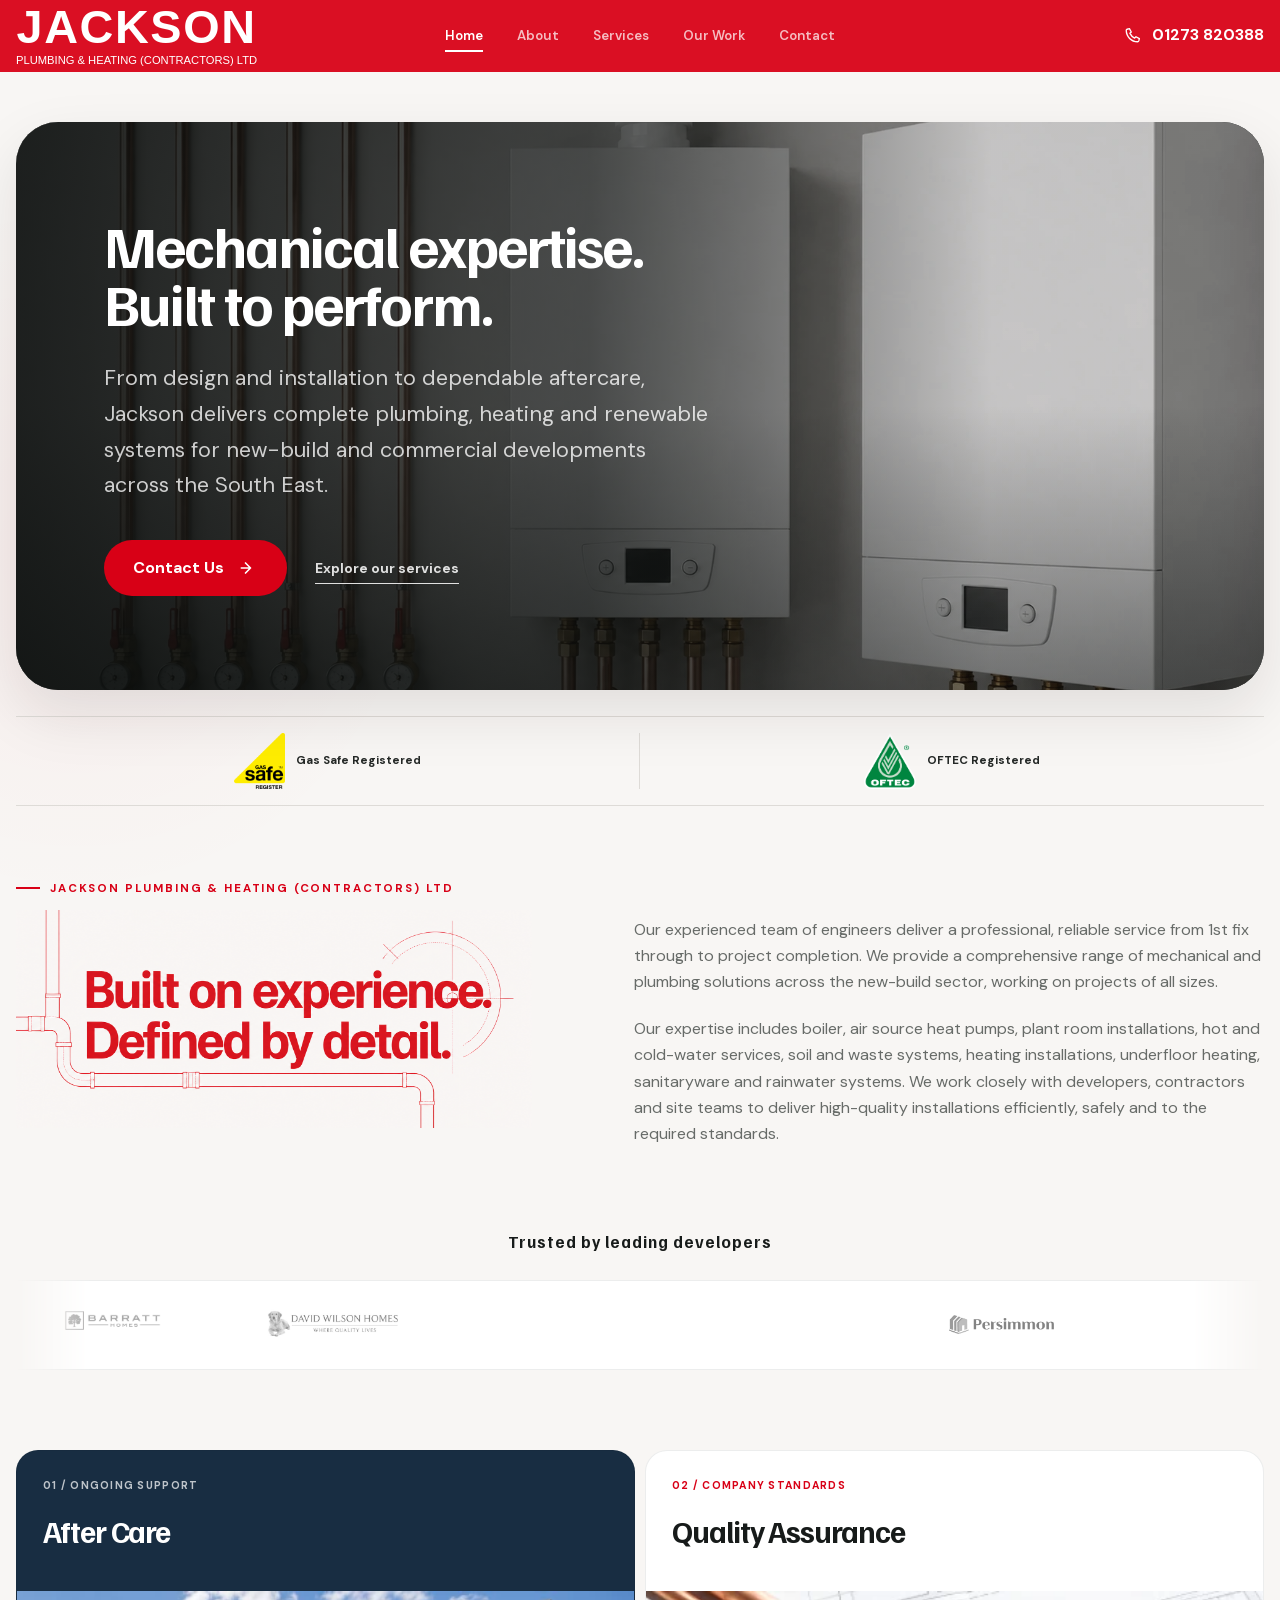
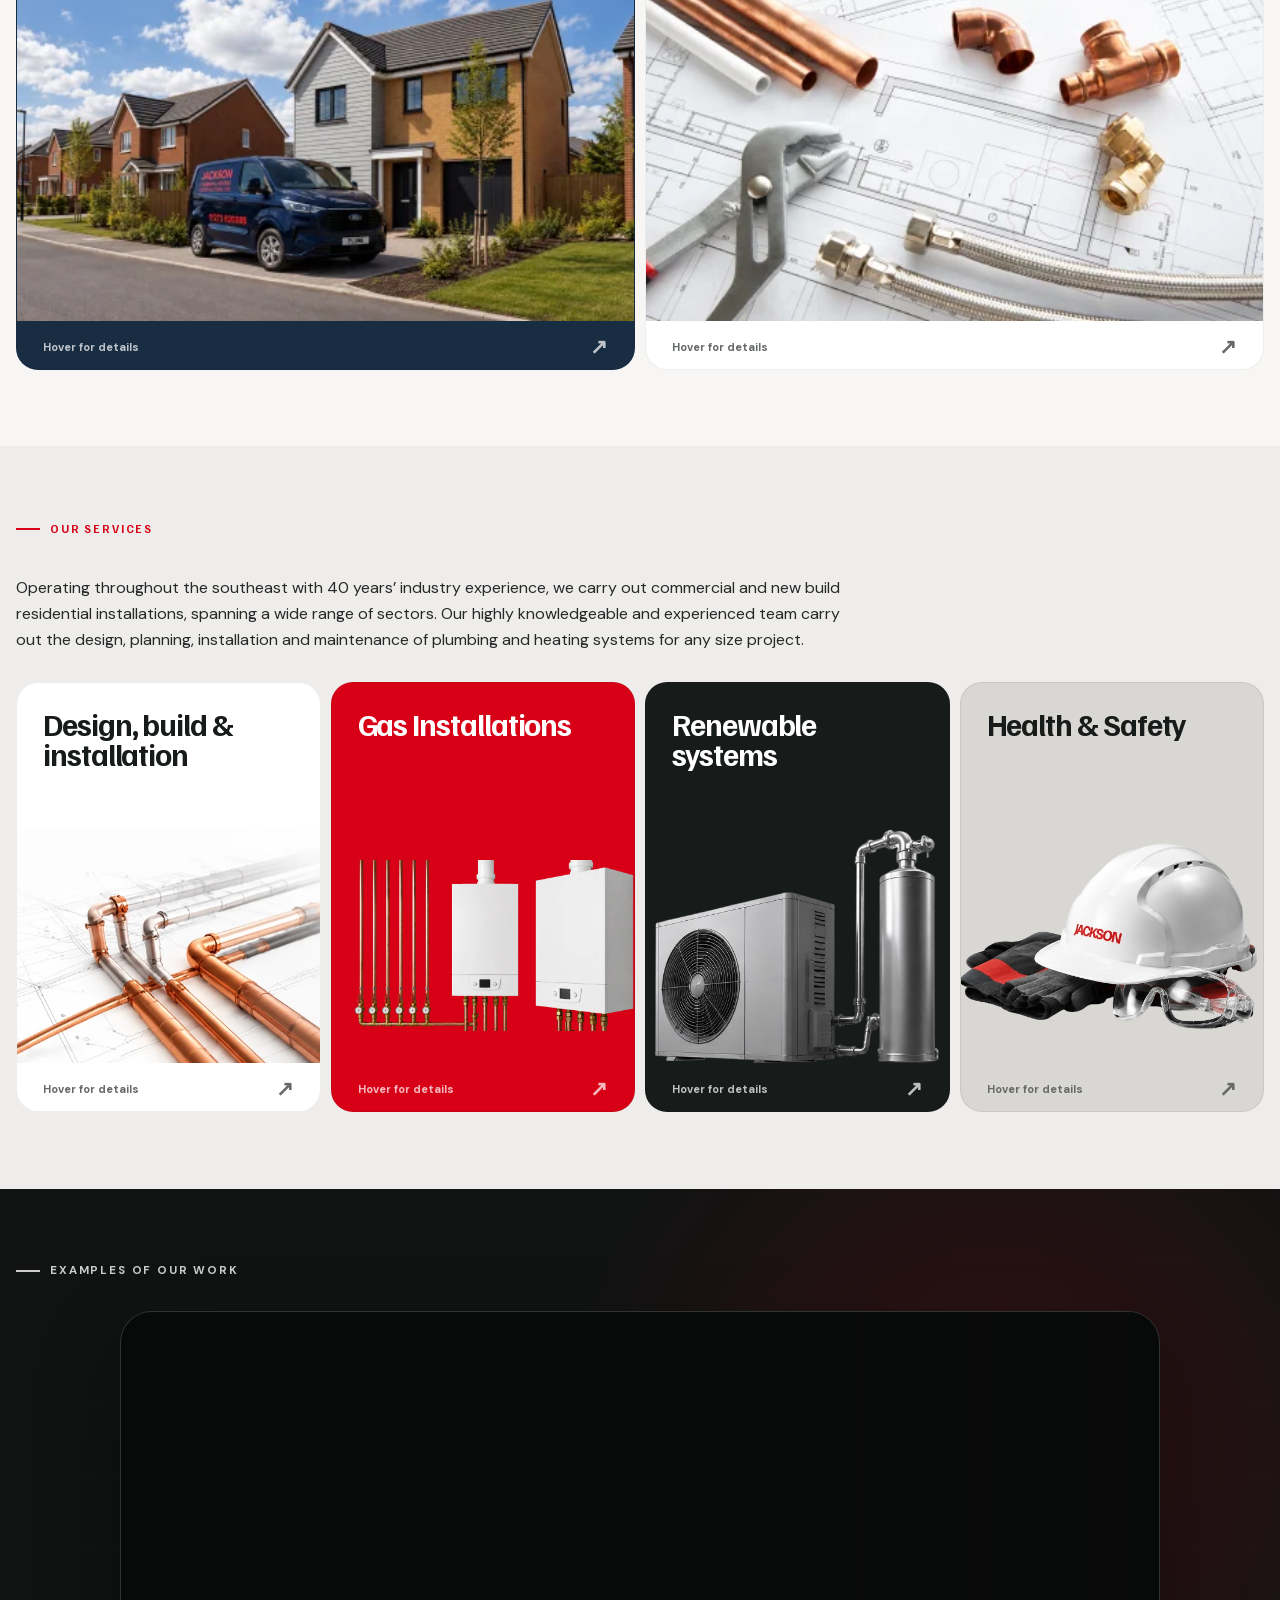
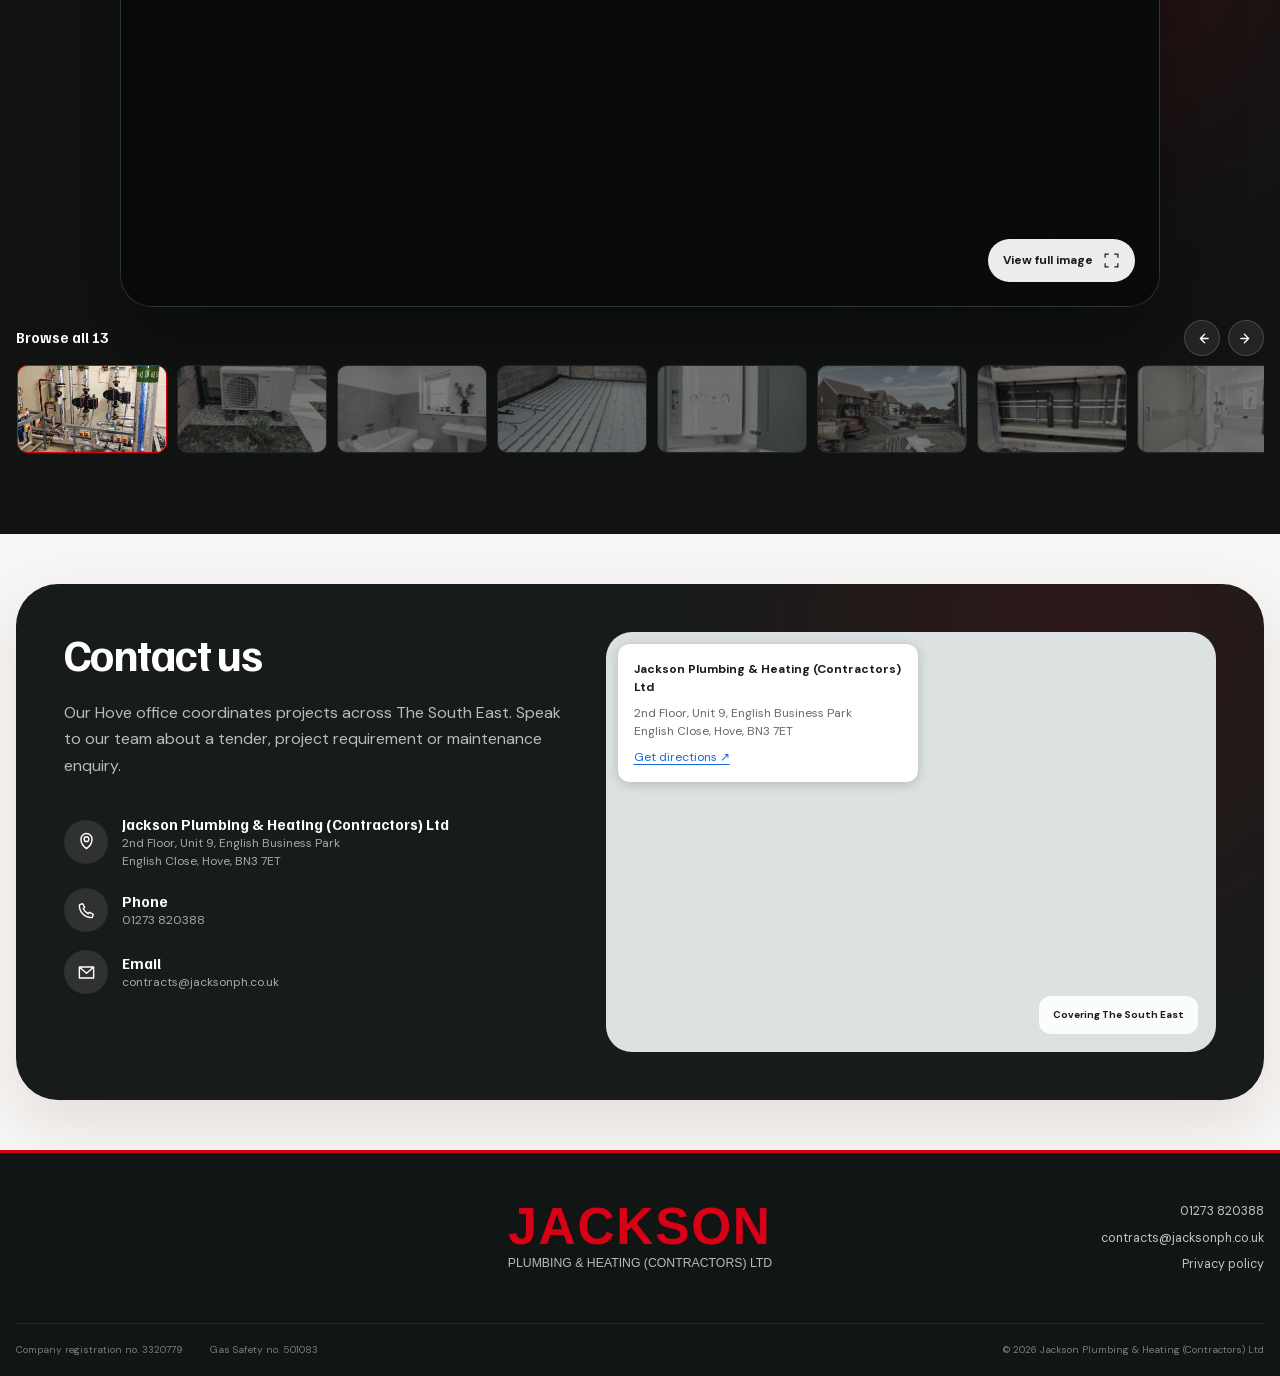
==== commit 1bb43a1d: "Match logo to reference site's rendered Helvetica fonts" ====
--- a/index.html
+++ b/index.html
@@ -7,7 +7,7 @@
   <title>Jackson Plumbing & Heating | Commercial Contractors</title>
   <link rel="stylesheet" href="css/fonts.css?v=2">
   <link rel="stylesheet" href="css/base.css?v=11">
-  <link rel="stylesheet" href="css/components.css?v=28">
+  <link rel="stylesheet" href="css/components.css?v=29">
   <link rel="stylesheet" href="css/about.css?v=21">
   <link rel="stylesheet" href="css/responsive.css?v=16">
   <link rel="stylesheet" href="css/services-media.css?v=8">
--- a/css/components.css
+++ b/css/components.css
@@ -25,7 +25,7 @@
   flex-direction: column;
   align-items: center;
   width: max-content;
-  font-family: "Open Sans", sans-serif;
+  font-family: Helvetica, Arial, sans-serif;
   font-size: .7rem;
   line-height: 1;
   text-align: center;
@@ -33,7 +33,6 @@
 
 .brand__name {
   color: var(--red);
-  font-family: "Lato", sans-serif;
   font-size: 4.18em;
   font-weight: 700;
   letter-spacing: .034em;
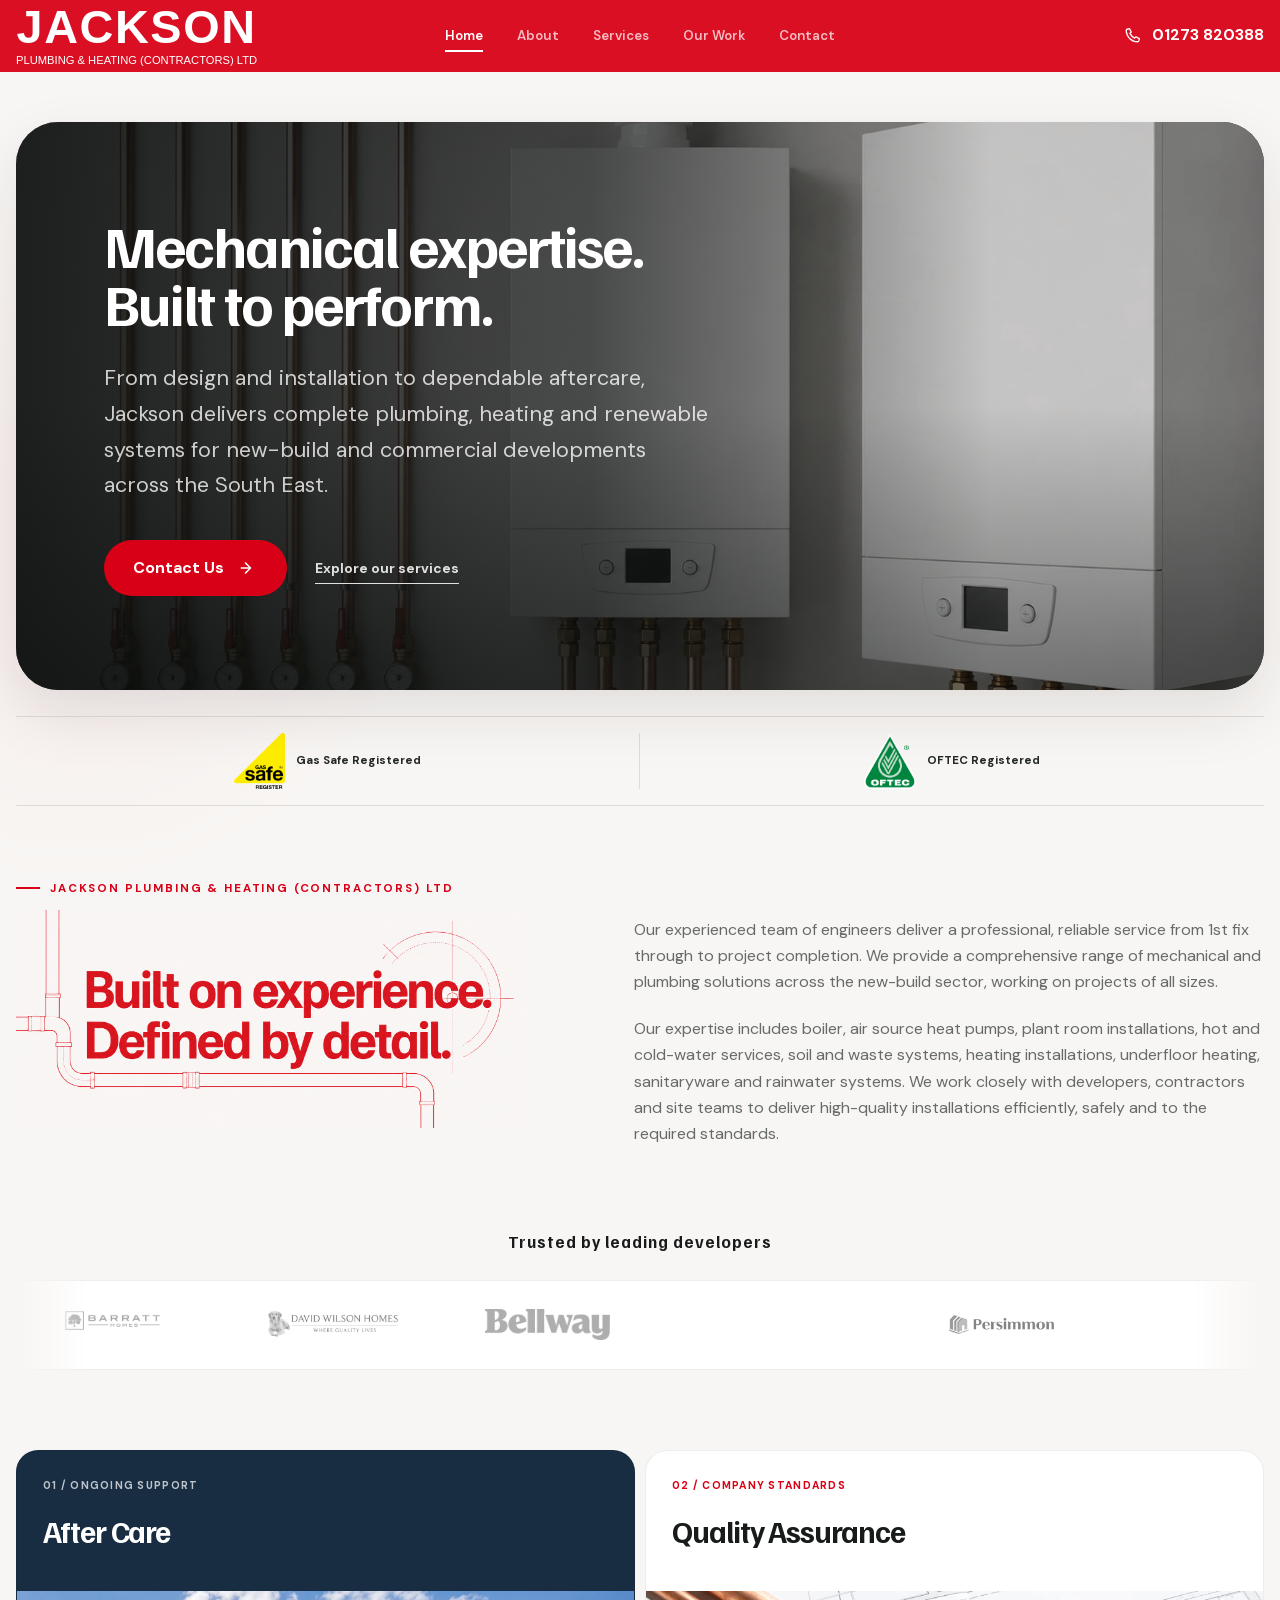
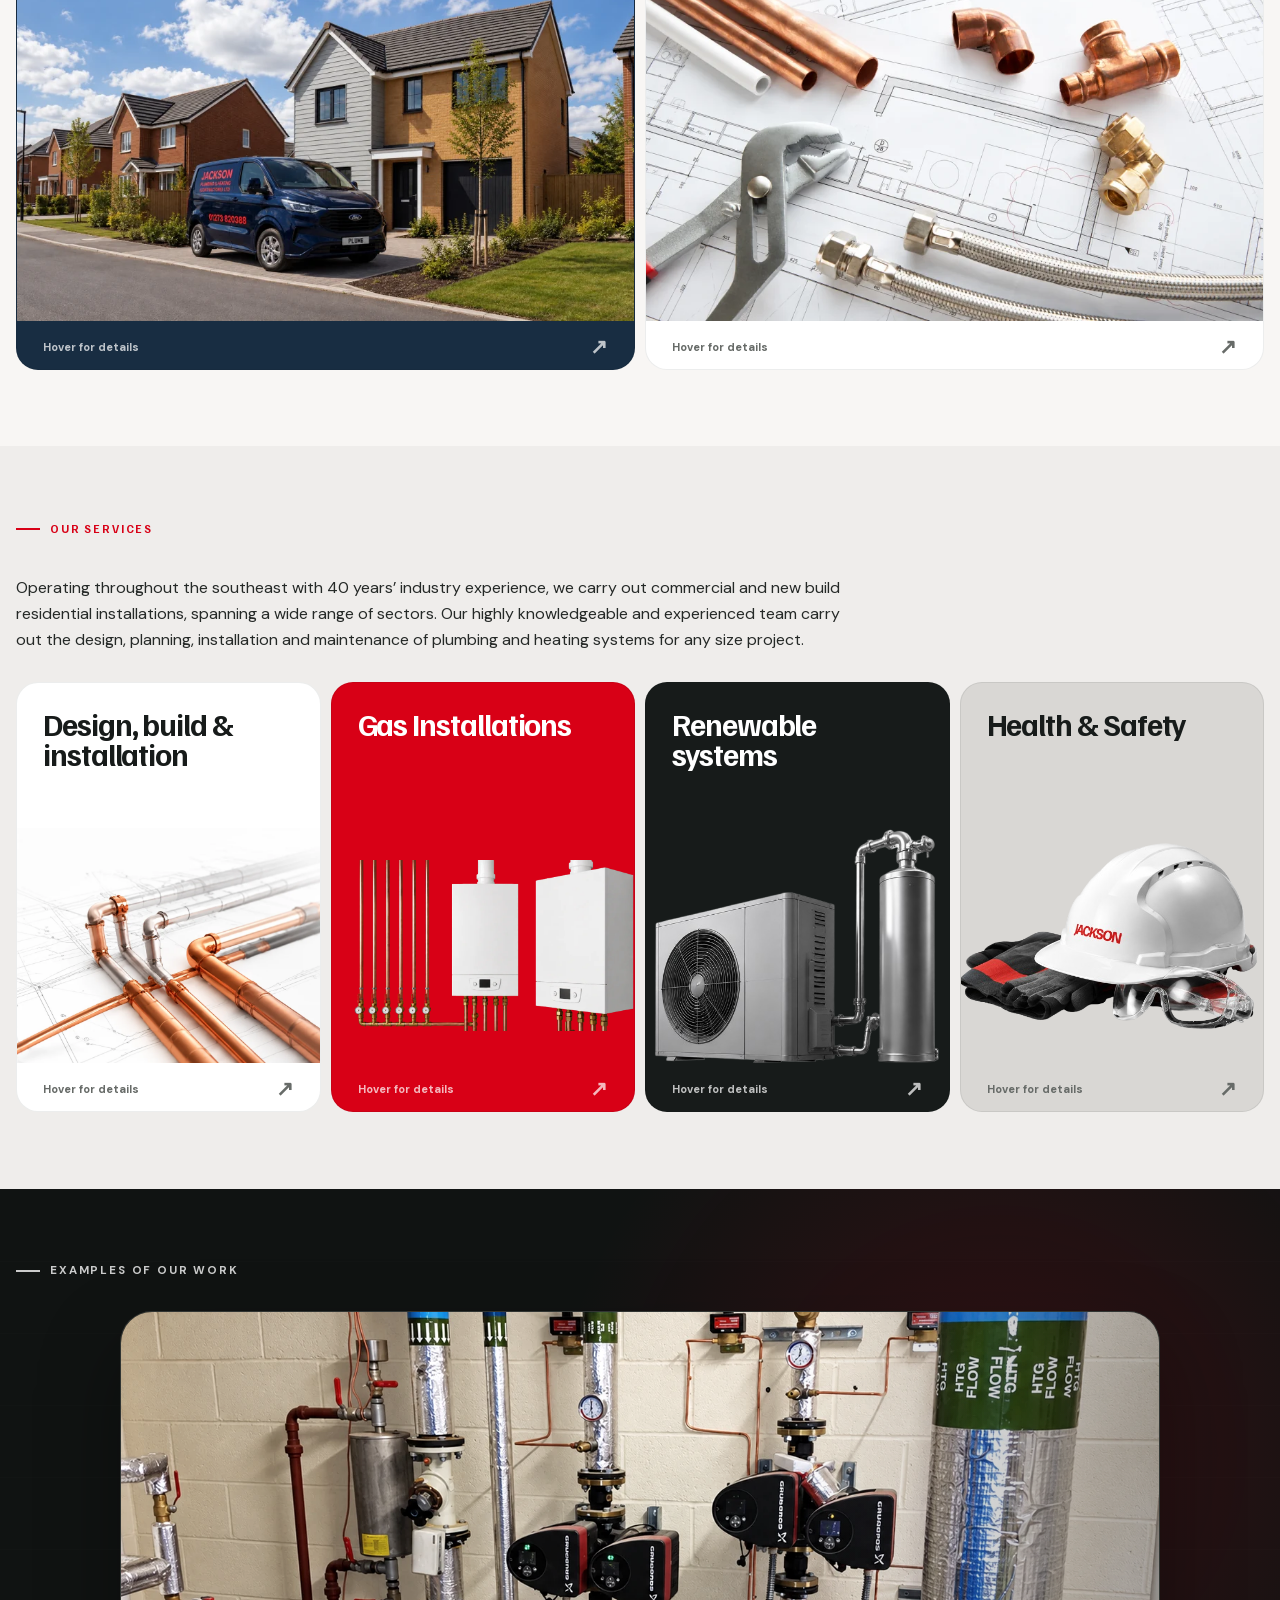
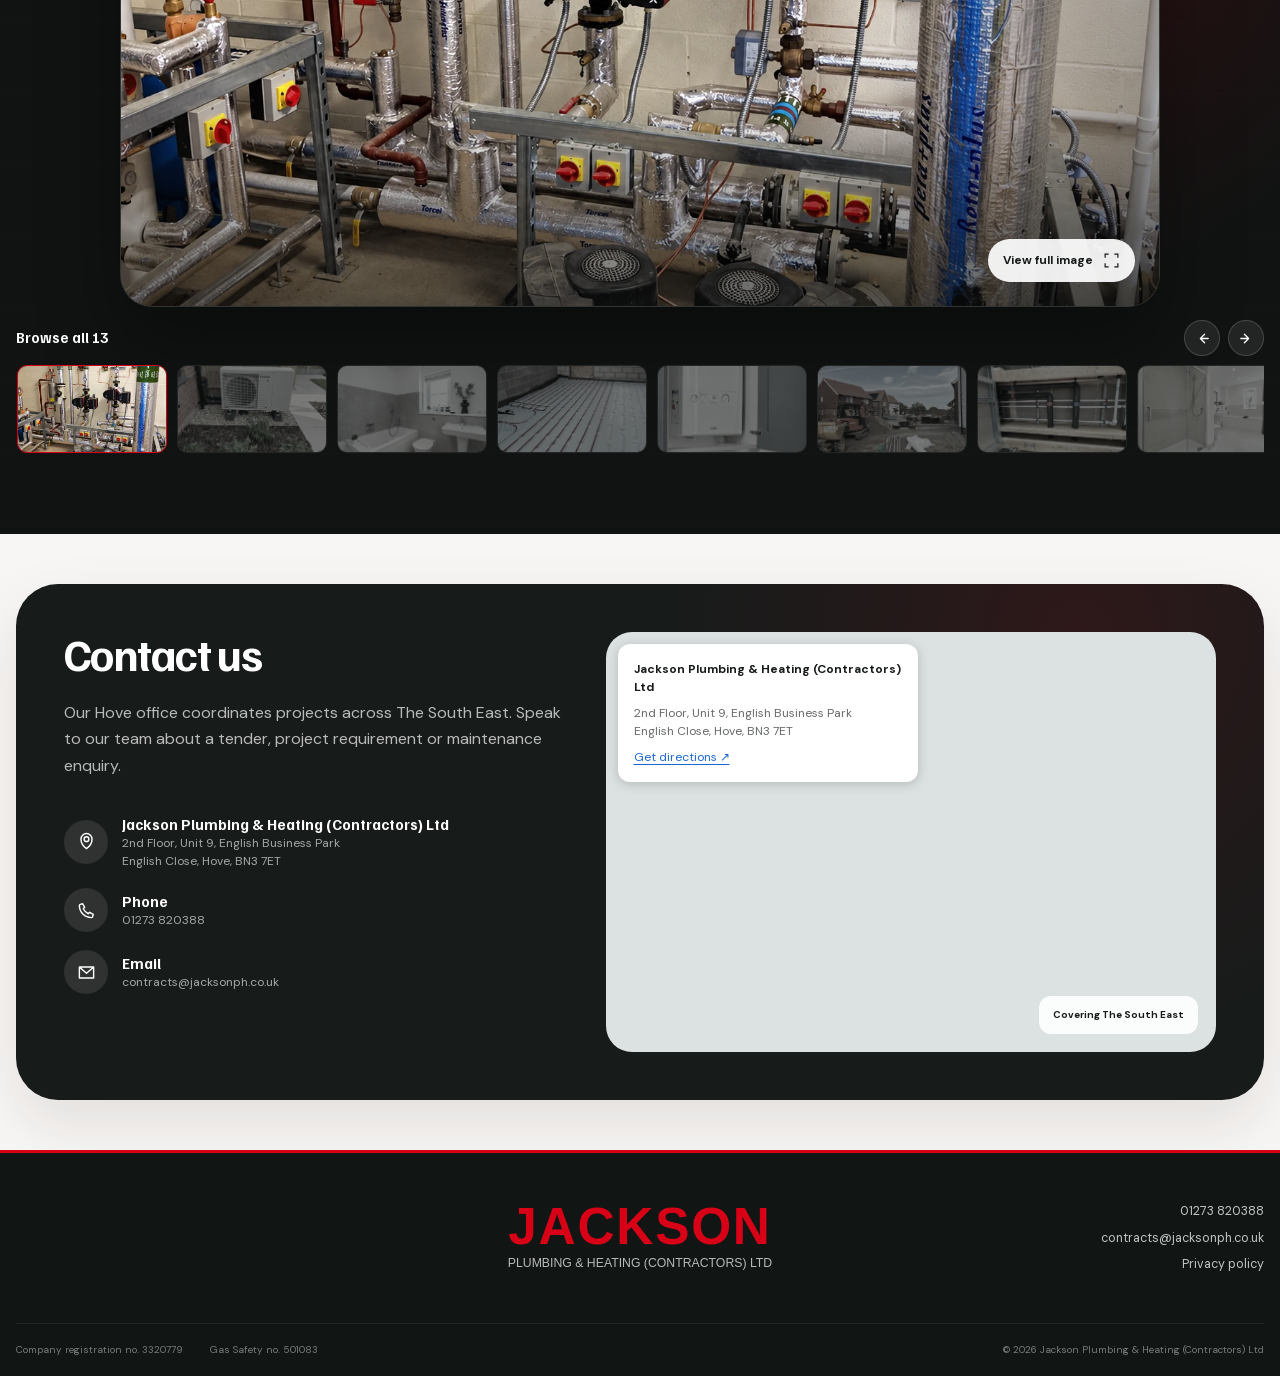
==== commit 093881d3: "Add favicon from original Jackson site" ====
--- a/index.html
+++ b/index.html
@@ -5,6 +5,7 @@
   <meta name="viewport" content="width=device-width, initial-scale=1">
   <meta name="description" content="Jackson Plumbing & Heating (Contractors) Ltd delivers commercial and new-build mechanical services across Sussex, Surrey and Kent.">
   <title>Jackson Plumbing & Heating | Commercial Contractors</title>
+  <link rel="icon" href="favicon.ico" type="image/png">
   <link rel="stylesheet" href="css/fonts.css?v=2">
   <link rel="stylesheet" href="css/base.css?v=11">
   <link rel="stylesheet" href="css/components.css?v=29">
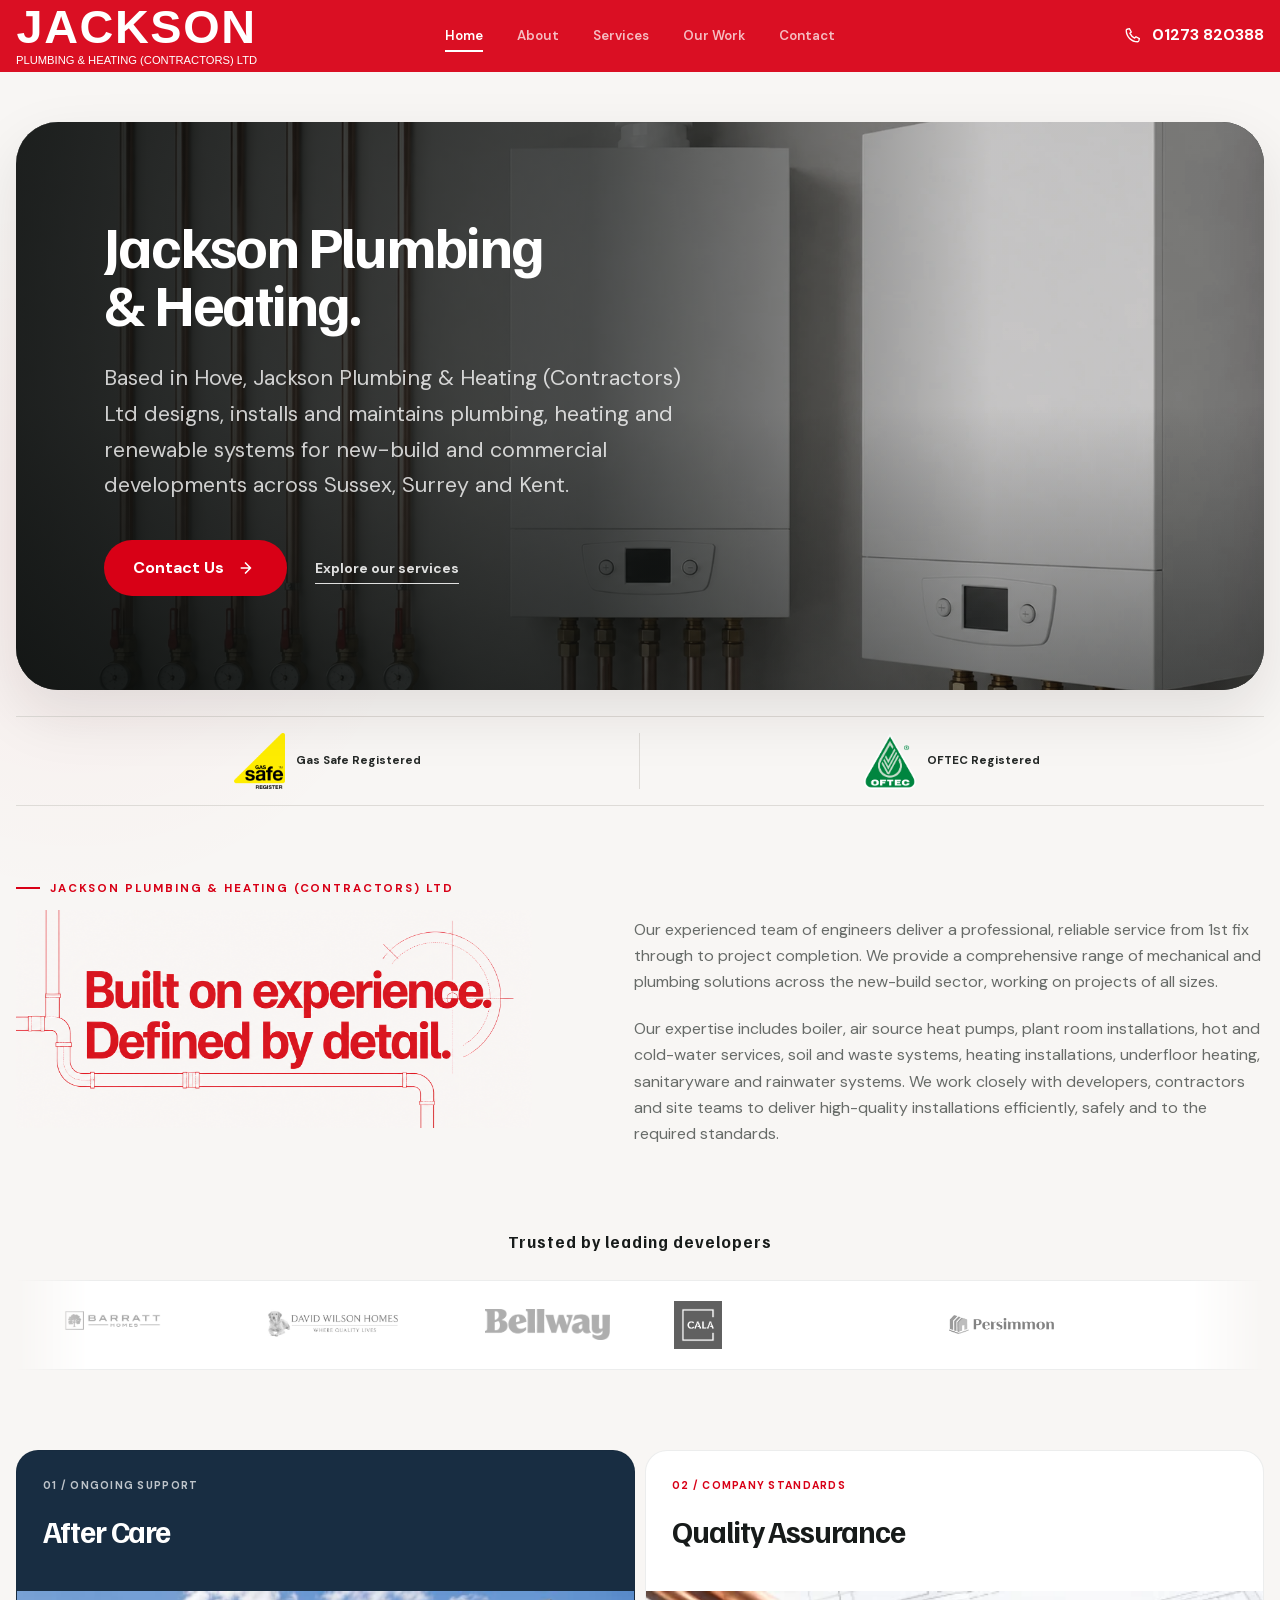
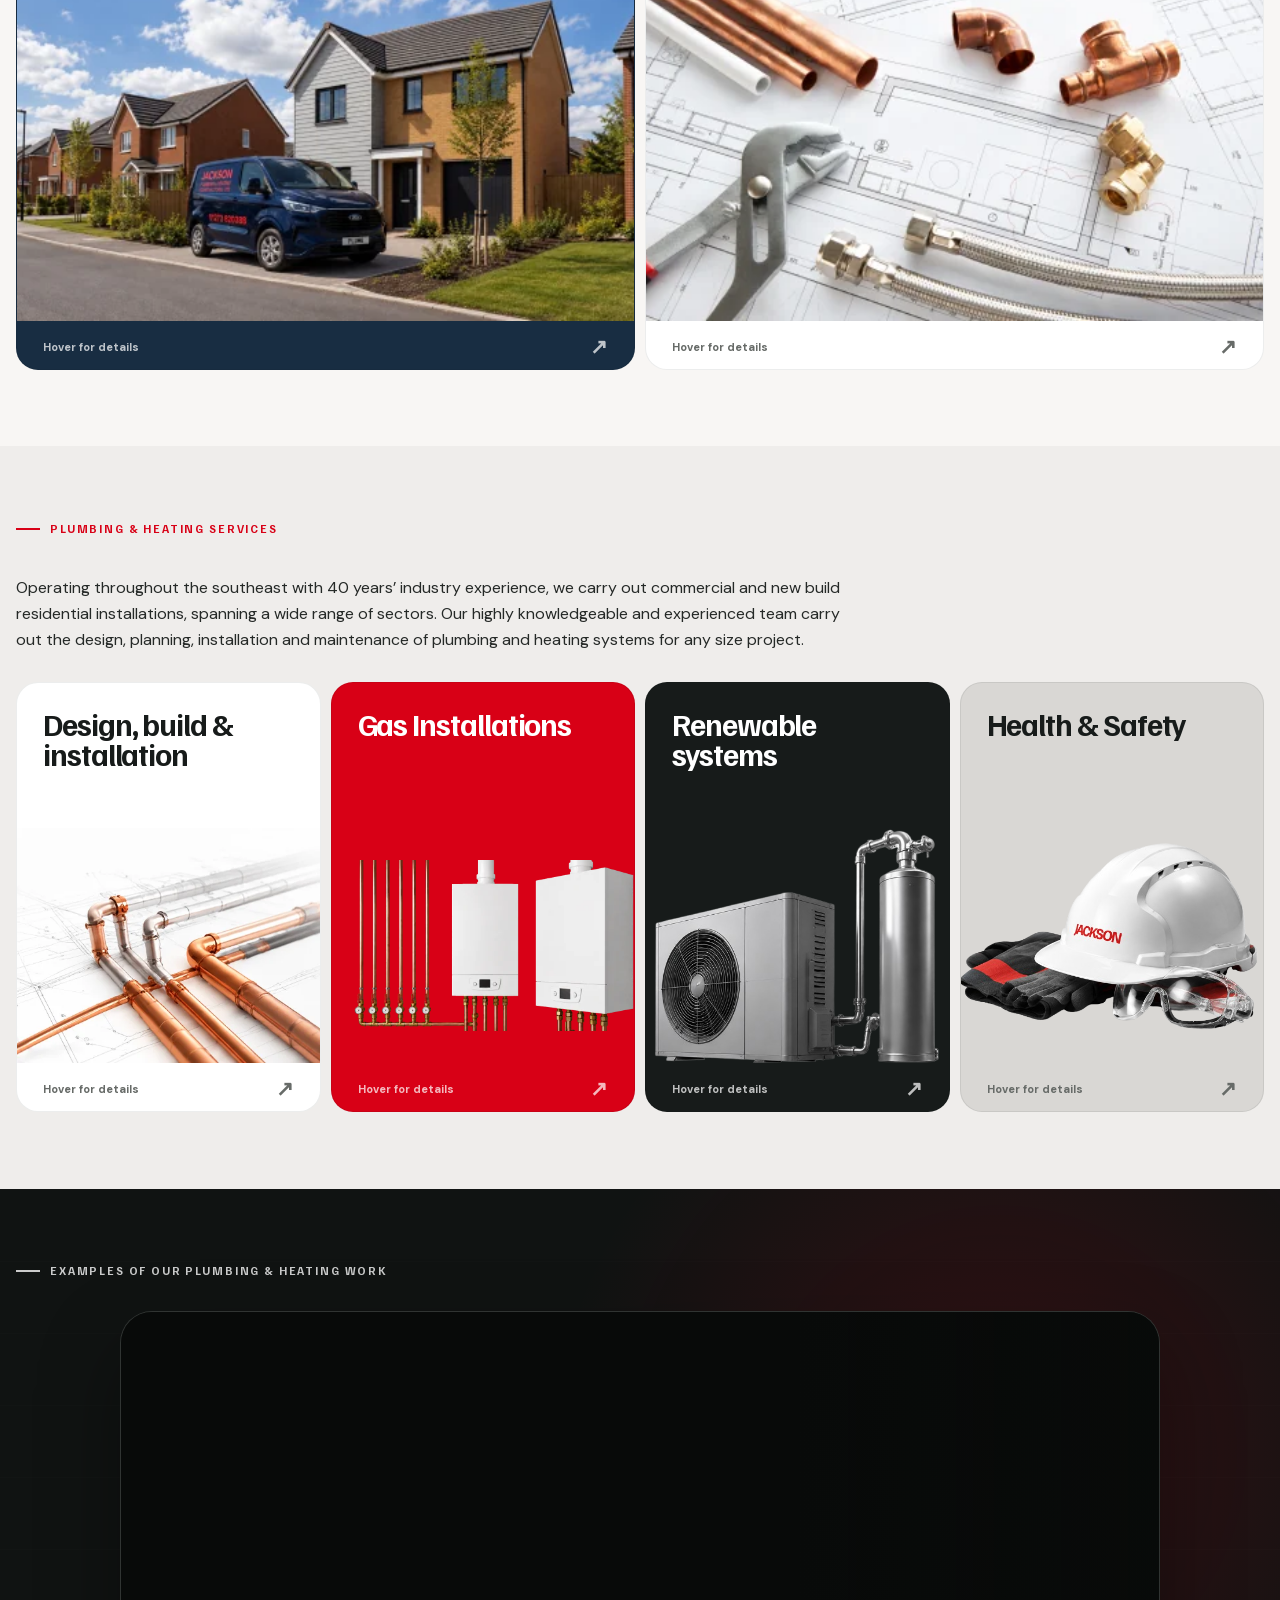
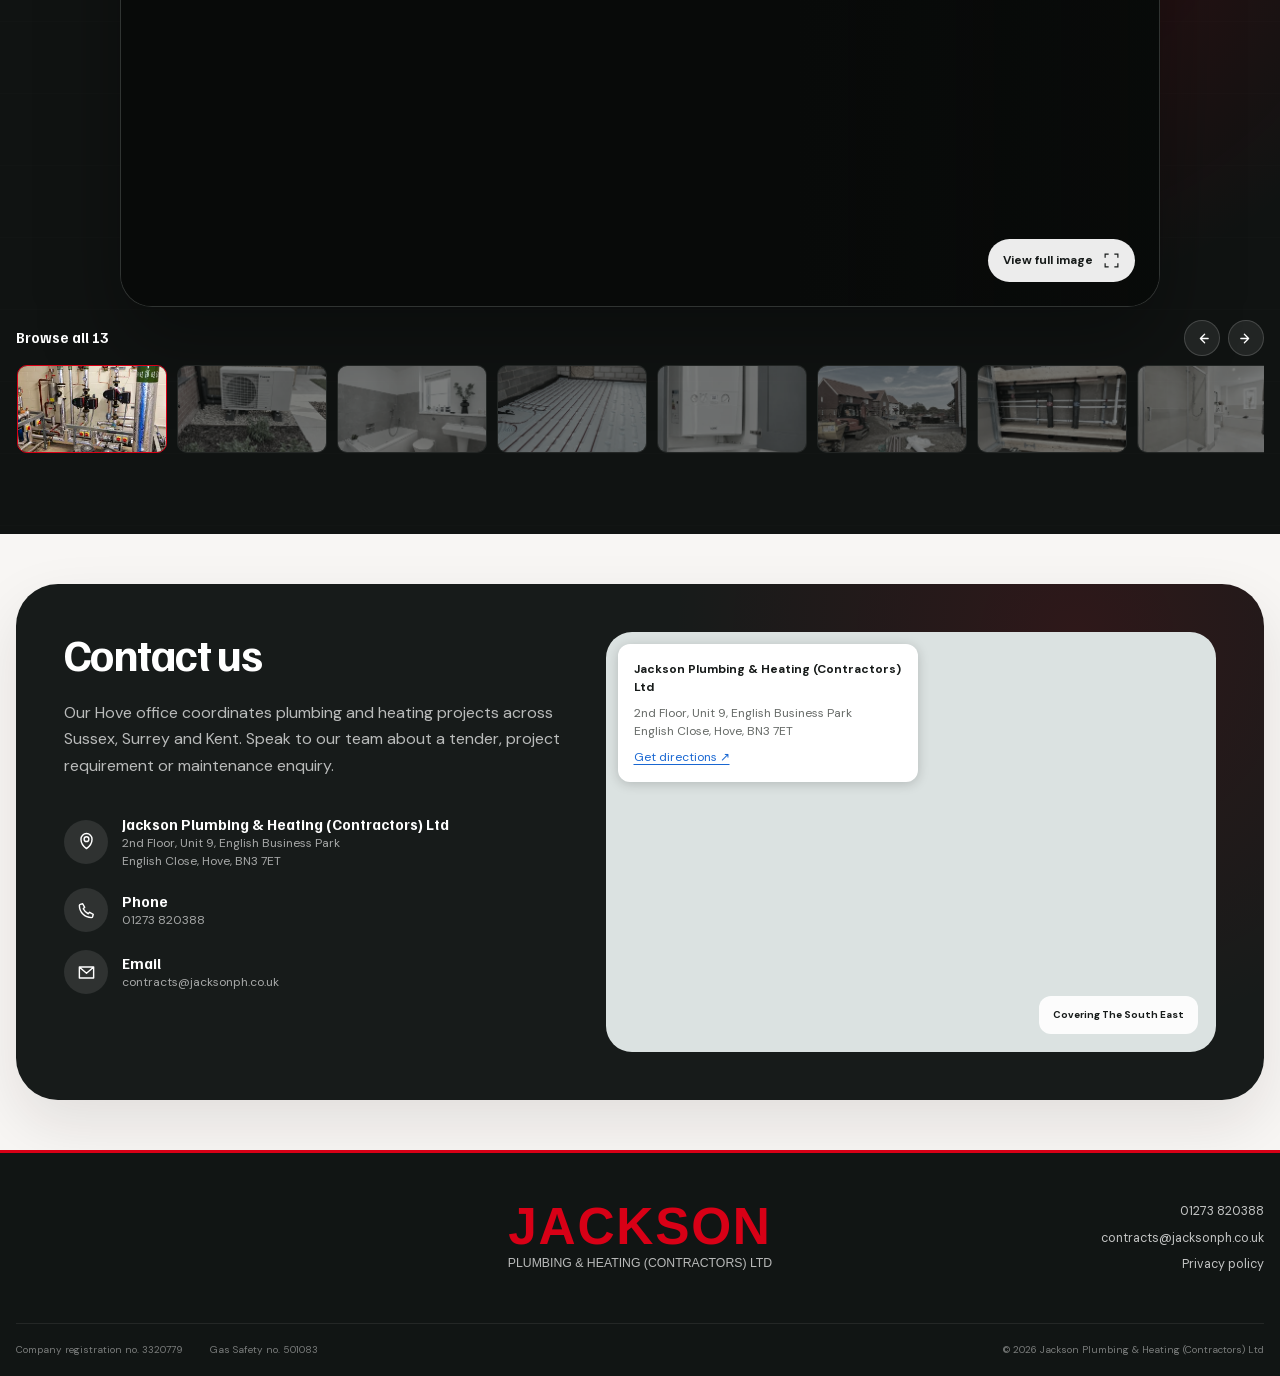
==== commit d8cbc5f0: "Improve SEO metadata, discovery and legacy URL redirects" ====
--- a/index.html
+++ b/index.html
@@ -2,15 +2,36 @@
 <html lang="en-GB">
 <head>
   <meta charset="utf-8">
+  <script>
+    if (location.hostname === 'www.jacksonph.co.uk' || (location.hostname === 'jacksonph.co.uk' && location.pathname.endsWith('/index.html'))) {
+      location.replace('https://jacksonph.co.uk' + location.pathname.replace(/index\.html$/, '') + location.search + location.hash);
+    }
+  </script>
   <meta name="viewport" content="width=device-width, initial-scale=1">
-  <meta name="description" content="Jackson Plumbing & Heating (Contractors) Ltd delivers commercial and new-build mechanical services across Sussex, Surrey and Kent.">
-  <title>Jackson Plumbing & Heating | Commercial Contractors</title>
-  <link rel="icon" href="favicon.ico" type="image/png">
+  <meta name="description" content="Jackson Plumbing &amp; Heating (Contractors) Ltd: commercial and new-build plumbing, heating and renewable systems in Hove, Sussex, Surrey and Kent.">
+  <title>Jackson Plumbing &amp; Heating | Hove &amp; Sussex Contractors</title>
+  <link rel="canonical" href="https://jacksonph.co.uk/">
+  <meta name="robots" content="index, follow, max-image-preview:large">
+  <meta property="og:type" content="website">
+  <meta property="og:locale" content="en_GB">
+  <meta property="og:site_name" content="Jackson Plumbing &amp; Heating">
+  <meta property="og:title" content="Jackson Plumbing &amp; Heating | Hove &amp; Sussex Contractors">
+  <meta property="og:description" content="Commercial and new-build plumbing, heating and renewable systems. Based in Hove, serving Sussex, Surrey and Kent.">
+  <meta property="og:url" content="https://jacksonph.co.uk/">
+  <meta property="og:image" content="https://jacksonph.co.uk/assets/images/jackson-plumbing-heating.jpg">
+  <meta property="og:image:type" content="image/jpeg">
+  <meta property="og:image:width" content="1200">
+  <meta property="og:image:height" content="675">
+  <meta property="og:image:alt" content="Commercial plant room pipework installed by Jackson Plumbing and Heating">
+  <meta name="twitter:card" content="summary_large_image">
+  <link rel="preload" href="assets/fonts/dm-sans-latin.woff2" as="font" type="font/woff2" crossorigin>
+  <link rel="preload" href="assets/fonts/familjen-grotesk-latin.woff2" as="font" type="font/woff2" crossorigin>
+  <link rel="icon" href="favicon.ico" type="image/x-icon">
   <link rel="stylesheet" href="css/fonts.css?v=2">
   <link rel="stylesheet" href="css/base.css?v=11">
-  <link rel="stylesheet" href="css/components.css?v=29">
+  <link rel="stylesheet" href="css/components.css?v=30">
   <link rel="stylesheet" href="css/about.css?v=21">
-  <link rel="stylesheet" href="css/responsive.css?v=16">
+  <link rel="stylesheet" href="css/responsive.css?v=17">
   <link rel="stylesheet" href="css/services-media.css?v=8">
   <link rel="stylesheet" href="css/partnerships.css?v=2">
   <link rel="stylesheet" href="css/gallery.css?v=11">
@@ -18,9 +39,67 @@
   <link rel="stylesheet" href="css/gallery-responsive.css?v=12">
   <link rel="stylesheet" href="css/touch-cards.css?v=2">
   <script src="js/site.js?v=12" defer></script>
-  <script src="js/gallery.js?v=9" defer></script>
+  <script src="js/gallery.js?v=10" defer></script>
   <script src="js/motion-visibility.js?v=1" defer></script>
   <script src="js/touch-cards.js?v=1" defer></script>
+  <script type="application/ld+json">
+{
+  "@context": "https://schema.org",
+  "@graph": [
+    {
+      "@type": [
+        "Plumber",
+        "HVACBusiness"
+      ],
+      "@id": "https://jacksonph.co.uk/#business",
+      "name": "Jackson Plumbing & Heating (Contractors) Ltd",
+      "alternateName": "Jackson Plumbing & Heating",
+      "url": "https://jacksonph.co.uk/",
+      "description": "Jackson Plumbing & Heating (Contractors) Ltd: commercial and new-build plumbing, heating and renewable systems in Hove, Sussex, Surrey and Kent.",
+      "image": "https://jacksonph.co.uk/assets/images/jackson-plumbing-heating.jpg",
+      "telephone": "+441273820388",
+      "email": "contracts@jacksonph.co.uk",
+      "address": {
+        "@type": "PostalAddress",
+        "streetAddress": "2nd Floor, Unit 9, English Business Park, English Close",
+        "addressLocality": "Hove",
+        "addressRegion": "East Sussex",
+        "postalCode": "BN3 7ET",
+        "addressCountry": "GB"
+      },
+      "areaServed": [
+        "Sussex",
+        "Surrey",
+        "Kent"
+      ]
+    },
+    {
+      "@type": "WebSite",
+      "@id": "https://jacksonph.co.uk/#website",
+      "url": "https://jacksonph.co.uk/",
+      "name": "Jackson Plumbing & Heating",
+      "alternateName": "Jackson Plumbing & Heating (Contractors) Ltd",
+      "inLanguage": "en-GB",
+      "publisher": {
+        "@id": "https://jacksonph.co.uk/#business"
+      }
+    },
+    {
+      "@type": "WebPage",
+      "@id": "https://jacksonph.co.uk/#webpage",
+      "url": "https://jacksonph.co.uk/",
+      "name": "Jackson Plumbing & Heating | Hove & Sussex Contractors",
+      "inLanguage": "en-GB",
+      "isPartOf": {
+        "@id": "https://jacksonph.co.uk/#website"
+      },
+      "about": {
+        "@id": "https://jacksonph.co.uk/#business"
+      }
+    }
+  ]
+}
+  </script>
 </head>
 <body>
   <a class="skip-link" href="#main-content">Skip to content</a>
@@ -52,12 +131,11 @@
 
   <main id="main-content">
     <section class="hero shell" id="top" aria-labelledby="hero-title">
-      <!-- Replace this image path with the approved boiler-and-flat-pipe photograph when supplied. -->
       <img class="hero__image" src="assets/images/boiler.webp" alt="Commercial plant room pipework installed by Jackson" width="1672" height="941" decoding="async" fetchpriority="high" srcset="assets/images/boiler-480w.webp 480w, assets/images/boiler-960w.webp 960w, assets/images/boiler.webp 1672w" sizes="100vw">
       <div class="hero__overlay"></div>
       <div class="hero__content">
-        <h1 id="hero-title">Mechanical expertise.<br>Built to perform.</h1>
-        <p>From design and installation to dependable aftercare, Jackson delivers complete plumbing, heating and renewable systems for new-build and commercial developments across the South East.</p>
+        <h1 id="hero-title">Jackson Plumbing<br>&amp; Heating.</h1>
+        <p>Based in Hove, Jackson Plumbing &amp; Heating (Contractors) Ltd designs, installs and maintains plumbing, heating and renewable systems for new-build and commercial developments across Sussex, Surrey and Kent.</p>
         <div class="hero__actions">
           <a class="button button--red" href="#contact">
               Contact Us
@@ -100,32 +178,32 @@
         <div class="logo-marquee reveal">
           <div class="logo-track">
             <div class="logo-set">
-              <img src="assets/images/barratt-homes.webp" alt="Barratt Homes" class="developer-logo--padded" loading="eager" width="675" height="471" decoding="async">
-              <img src="assets/images/david-wilson-homes.webp" alt="David Wilson Homes" class="developer-logo--padded" loading="eager" width="1071" height="404" decoding="async">
-              <img src="assets/images/bellway.webp" alt="Bellway" loading="eager" width="1200" height="299" decoding="async">
-              <img src="assets/images/cala-original.webp" alt="CALA" loading="eager" width="1080" height="1080" decoding="async">
-              <img src="assets/images/elivia-homes.webp" alt="Elivia Homes" loading="eager" width="1200" height="648" decoding="async">
-              <img src="assets/images/persimmon.webp" alt="Persimmon" loading="eager" width="852" height="266" decoding="async">
-              <img src="assets/images/taylor-wimpey.webp" alt="Taylor Wimpey" loading="eager" width="1200" height="600" decoding="async">
-              <img src="assets/images/vistry-colour.webp" alt="Vistry" loading="eager" width="1200" height="600" decoding="async">
-              <img src="assets/images/places-for-people.webp" alt="Places for People" loading="eager" width="1200" height="416" decoding="async">
-              <img src="assets/images/thakeham.webp" alt="Thakeham" loading="eager" width="1200" height="188" decoding="async">
-              <img src="assets/images/riverdale-dark-background.webp" alt="Riverdale Developments" class="developer-logo--monochrome" loading="eager" width="1200" height="283" decoding="async">
-              <img src="assets/images/dandara-white.webp" alt="Dandara" class="developer-logo--monochrome" loading="eager" width="1200" height="232" decoding="async">
+              <img src="assets/images/barratt-homes.webp" alt="Barratt Homes" class="developer-logo--padded" loading="lazy" width="675" height="471" decoding="async">
+              <img src="assets/images/david-wilson-homes.webp" alt="David Wilson Homes" class="developer-logo--padded" loading="lazy" width="1071" height="404" decoding="async">
+              <img src="assets/images/bellway.webp" alt="Bellway" loading="lazy" width="1200" height="299" decoding="async">
+              <img src="assets/images/cala-original.webp" alt="CALA" loading="lazy" width="1080" height="1080" decoding="async">
+              <img src="assets/images/elivia-homes.webp" alt="Elivia Homes" loading="lazy" width="1200" height="648" decoding="async">
+              <img src="assets/images/persimmon.webp" alt="Persimmon" loading="lazy" width="852" height="266" decoding="async">
+              <img src="assets/images/taylor-wimpey.webp" alt="Taylor Wimpey" loading="lazy" width="1200" height="600" decoding="async">
+              <img src="assets/images/vistry-colour.webp" alt="Vistry" loading="lazy" width="1200" height="600" decoding="async">
+              <img src="assets/images/places-for-people.webp" alt="Places for People" loading="lazy" width="1200" height="416" decoding="async">
+              <img src="assets/images/thakeham.webp" alt="Thakeham" loading="lazy" width="1200" height="188" decoding="async">
+              <img src="assets/images/riverdale-dark-background.webp" alt="Riverdale Developments" class="developer-logo--monochrome" loading="lazy" width="1200" height="283" decoding="async">
+              <img src="assets/images/dandara-white.webp" alt="Dandara" class="developer-logo--monochrome" loading="lazy" width="1200" height="232" decoding="async">
             </div>
             <div class="logo-set" aria-hidden="true">
-              <img src="assets/images/barratt-homes.webp" alt="" class="developer-logo--padded" loading="eager" width="675" height="471" decoding="async">
-              <img src="assets/images/david-wilson-homes.webp" alt="" class="developer-logo--padded" loading="eager" width="1071" height="404" decoding="async">
-              <img src="assets/images/bellway.webp" alt="" loading="eager" width="1200" height="299" decoding="async">
-              <img src="assets/images/cala-original.webp" alt="" loading="eager" width="1080" height="1080" decoding="async">
-              <img src="assets/images/elivia-homes.webp" alt="" loading="eager" width="1200" height="648" decoding="async">
-              <img src="assets/images/persimmon.webp" alt="" loading="eager" width="852" height="266" decoding="async">
-              <img src="assets/images/taylor-wimpey.webp" alt="" loading="eager" width="1200" height="600" decoding="async">
-              <img src="assets/images/vistry-colour.webp" alt="" loading="eager" width="1200" height="600" decoding="async">
-              <img src="assets/images/places-for-people.webp" alt="" loading="eager" width="1200" height="416" decoding="async">
-              <img src="assets/images/thakeham.webp" alt="" loading="eager" width="1200" height="188" decoding="async">
-              <img src="assets/images/riverdale-dark-background.webp" alt="" class="developer-logo--monochrome" loading="eager" width="1200" height="283" decoding="async">
-              <img src="assets/images/dandara-white.webp" alt="" class="developer-logo--monochrome" loading="eager" width="1200" height="232" decoding="async">
+              <img src="assets/images/barratt-homes.webp" alt="" class="developer-logo--padded" loading="lazy" width="675" height="471" decoding="async">
+              <img src="assets/images/david-wilson-homes.webp" alt="" class="developer-logo--padded" loading="lazy" width="1071" height="404" decoding="async">
+              <img src="assets/images/bellway.webp" alt="" loading="lazy" width="1200" height="299" decoding="async">
+              <img src="assets/images/cala-original.webp" alt="" loading="lazy" width="1080" height="1080" decoding="async">
+              <img src="assets/images/elivia-homes.webp" alt="" loading="lazy" width="1200" height="648" decoding="async">
+              <img src="assets/images/persimmon.webp" alt="" loading="lazy" width="852" height="266" decoding="async">
+              <img src="assets/images/taylor-wimpey.webp" alt="" loading="lazy" width="1200" height="600" decoding="async">
+              <img src="assets/images/vistry-colour.webp" alt="" loading="lazy" width="1200" height="600" decoding="async">
+              <img src="assets/images/places-for-people.webp" alt="" loading="lazy" width="1200" height="416" decoding="async">
+              <img src="assets/images/thakeham.webp" alt="" loading="lazy" width="1200" height="188" decoding="async">
+              <img src="assets/images/riverdale-dark-background.webp" alt="" class="developer-logo--monochrome" loading="lazy" width="1200" height="283" decoding="async">
+              <img src="assets/images/dandara-white.webp" alt="" class="developer-logo--monochrome" loading="lazy" width="1200" height="232" decoding="async">
             </div>
           </div>
         </div>
@@ -136,13 +214,13 @@
           <div class="service-panel__summary">
             <span class="card-index">01 / Ongoing support</span>
             <h3 id="after-care-title">After Care</h3>
-            <img class="service-panel__image" src="assets/images/after-care-landscape.webp" alt="Jackson Plumbing and Heating customer care van" loading="eager" width="1774" height="887" decoding="async" srcset="assets/images/after-care-landscape-480w.webp 480w, assets/images/after-care-landscape-960w.webp 960w, assets/images/after-care-landscape.webp 1774w" sizes="(max-width: 680px) calc(100vw - 28px), (max-width: 1480px) calc(50vw - 24px), 710px">
+            <img class="service-panel__image" src="assets/images/after-care-landscape.webp" alt="Jackson Plumbing and Heating customer care van" loading="lazy" width="1774" height="887" decoding="async" srcset="assets/images/after-care-landscape-480w.webp 480w, assets/images/after-care-landscape-960w.webp 960w, assets/images/after-care-landscape.webp 1774w" sizes="(max-width: 680px) calc(100vw - 28px), (max-width: 1480px) calc(50vw - 24px), 710px">
             <span class="service-panel__hint">Hover for details <b>↗</b></span>
           </div>
           <div class="service-panel__details">
             <p>Our dedicated customer care team is made up of our office-based coordinators, working with qualified field engineers, with over 25 years’ experience in plumbing &amp; heating, to assist with any warranty needs. We also offer boiler, cylinder and air source heat pump services, to help maintain the manufacturer’s warranties.</p>
             <p>Our adopted job management system ensures callouts are closed out efficiently, to a high standard and are compliant with the New Homes Quality Board.</p>
-            <img class="about-story__mark about-story__mark--nhqb" src="assets/images/new-homes-quality-board-white.webp" alt="New Homes Quality Board" loading="eager" width="1361" height="1209" decoding="async">
+            <img class="about-story__mark about-story__mark--nhqb" src="assets/images/new-homes-quality-board-white.webp" alt="New Homes Quality Board" loading="lazy" width="1361" height="1209" decoding="async">
           </div>
         </article>
 
@@ -150,12 +228,12 @@
           <div class="service-panel__summary">
             <span class="card-index">02 / Company standards</span>
             <h3 id="quality-assurance-title">Quality Assurance</h3>
-            <img class="service-panel__image" src="assets/images/quality-assurance-landscape.webp" alt="Copper pipe fittings on plumbing installation plans" loading="eager" width="1774" height="887" decoding="async" srcset="assets/images/quality-assurance-landscape-480w.webp 480w, assets/images/quality-assurance-landscape-960w.webp 960w, assets/images/quality-assurance-landscape.webp 1774w" sizes="(max-width: 680px) calc(100vw - 28px), (max-width: 1480px) calc(50vw - 24px), 710px">
+            <img class="service-panel__image" src="assets/images/quality-assurance-landscape.webp" alt="Copper pipe fittings on plumbing installation plans" loading="lazy" width="1774" height="887" decoding="async" srcset="assets/images/quality-assurance-landscape-480w.webp 480w, assets/images/quality-assurance-landscape-960w.webp 960w, assets/images/quality-assurance-landscape.webp 1774w" sizes="(max-width: 680px) calc(100vw - 28px), (max-width: 1480px) calc(50vw - 24px), 710px">
             <span class="service-panel__hint">Hover for details <b>↗</b></span>
           </div>
           <div class="service-panel__details">
             <p>Quality and attention to detail are at the heart of everything we do. We have established clear company standards and working practices that are applied consistently across all our projects and sites. To manage this, we have our own in house quality control system, in conjunction with NHBC Construction Quality Reviews scoring process.</p>
-            <img class="about-story__mark" src="assets/images/nhbc.webp" alt="NHBC" loading="eager" width="1200" height="383" decoding="async">
+            <img class="about-story__mark" src="assets/images/nhbc.webp" alt="NHBC" loading="lazy" width="1200" height="383" decoding="async">
             <a class="button button--red" href="#projects">
               View example works
               <svg aria-hidden="true" viewBox="0 0 24 24"><path d="m9 18 6-6-6-6M15 12H4"/></svg>
@@ -169,7 +247,7 @@
       <div class="shell">
         <div class="section-heading section-heading--row reveal">
           <div>
-            <h2 class="eyebrow" id="services-title">Our services</h2>
+            <h2 class="eyebrow" id="services-title">Plumbing &amp; heating services</h2>
           </div>
         </div>
 
@@ -179,7 +257,7 @@
           <article class="service-panel service-panel--light" tabindex="0">
             <div class="service-panel__summary">
               <h3>Design, build &amp; installation</h3>
-              <img class="service-panel__image" src="assets/images/service-1.webp" alt="Copper pipework arranged over mechanical plans" loading="eager" width="1448" height="1086" decoding="async" srcset="assets/images/service-1-480w.webp 480w, assets/images/service-1-960w.webp 960w, assets/images/service-1.webp 1448w" sizes="(max-width: 680px) calc(100vw - 28px), (max-width: 980px) calc(50vw - 24px), 640px">
+              <img class="service-panel__image" src="assets/images/service-1.webp" alt="Copper pipework arranged over mechanical plans" loading="lazy" width="1448" height="1086" decoding="async" srcset="assets/images/service-1-480w.webp 480w, assets/images/service-1-960w.webp 960w, assets/images/service-1.webp 1448w" sizes="(max-width: 680px) calc(100vw - 28px), (max-width: 980px) calc(50vw - 24px), 640px">
               <span class="service-panel__hint">Hover for details <b>↗</b></span>
             </div>
             <div class="service-panel__details">
@@ -201,7 +279,7 @@
           <article class="service-panel service-panel--red" tabindex="0">
             <div class="service-panel__summary">
               <h3>Gas Installations</h3>
-              <img class="service-panel__image" src="assets/images/gas-installations-original-cutout.webp" alt="Two white gas boilers with copper pipework, valves and pressure gauges" loading="eager" width="1672" height="941" decoding="async" srcset="assets/images/gas-installations-original-cutout-480w.webp 480w, assets/images/gas-installations-original-cutout-960w.webp 960w, assets/images/gas-installations-original-cutout.webp 1672w" sizes="(max-width: 680px) calc(100vw - 28px), (max-width: 980px) calc(50vw - 24px), 640px">
+              <img class="service-panel__image" src="assets/images/gas-installations-original-cutout.webp" alt="Two white gas boilers with copper pipework, valves and pressure gauges" loading="lazy" width="1672" height="941" decoding="async" srcset="assets/images/gas-installations-original-cutout-480w.webp 480w, assets/images/gas-installations-original-cutout-960w.webp 960w, assets/images/gas-installations-original-cutout.webp 1672w" sizes="(max-width: 680px) calc(100vw - 28px), (max-width: 980px) calc(50vw - 24px), 640px">
               <span class="service-panel__hint">Hover for details <b>↗</b></span>
             </div>
             <div class="service-panel__details">
@@ -212,7 +290,7 @@
           <article class="service-panel service-panel--dark" tabindex="0">
             <div class="service-panel__summary">
               <h3>Renewable systems</h3>
-              <img class="service-panel__image" src="assets/images/service-3.webp" alt="Air source heat pump and renewable heating cylinder" loading="eager" width="520" height="390" decoding="async">
+              <img class="service-panel__image" src="assets/images/service-3.webp" alt="Air source heat pump and renewable heating cylinder" loading="lazy" width="520" height="390" decoding="async">
               <span class="service-panel__hint">Hover for details <b>↗</b></span>
             </div>
             <div class="service-panel__details">
@@ -228,16 +306,16 @@
           <article class="service-panel service-panel--grey" tabindex="0">
             <div class="service-panel__summary">
               <h3>Health &amp; Safety</h3>
-              <img class="service-panel__image" src="assets/images/service-4.webp" alt="Jackson safety helmet, gloves and protective glasses" loading="eager" width="577" height="433" decoding="async">
+              <img class="service-panel__image" src="assets/images/service-4.webp" alt="Jackson safety helmet, gloves and protective glasses" loading="lazy" width="577" height="433" decoding="async">
               <span class="service-panel__hint">Hover for details <b>↗</b></span>
             </div>
             <div class="service-panel__details">
               <p>Health &amp; Safety is our priority and we strive to uphold high standards on all of our sites. Our engineers carry the required safety equipment and wear the correct safety attire at all times attending regular toolbox talks on site. Our high standards have been recognized and certified by the following bodies:</p>
               <div class="service-panel__marks" aria-label="Health and safety accreditations">
-                <img src="assets/images/smas-legacy.webp" alt="SMAS Worksafe Contractor" loading="eager" width="208" height="85" decoding="async">
-                <img class="service-panel__mark--cqms" src="assets/images/cqms-green.webp" alt="CQMS" loading="eager" width="800" height="800" decoding="async">
-                <img src="assets/images/thsp-legacy.webp" alt="THSP" loading="eager" width="181" height="85" decoding="async">
-                <img src="assets/images/safecontractor-official.webp" alt="SafeContractor" loading="eager" width="4809" height="878" decoding="async">
+                <img src="assets/images/smas-legacy.webp" alt="SMAS Worksafe Contractor" loading="lazy" width="208" height="85" decoding="async">
+                <img class="service-panel__mark--cqms" src="assets/images/cqms-green.webp" alt="CQMS" loading="lazy" width="800" height="800" decoding="async">
+                <img src="assets/images/thsp-legacy.webp" alt="THSP" loading="lazy" width="181" height="85" decoding="async">
+                <img src="assets/images/safecontractor-official.webp" alt="SafeContractor" loading="lazy" width="4809" height="878" decoding="async">
               </div>
             </div>
           </article>
@@ -249,13 +327,13 @@
     <section class="work-showcase" id="projects" aria-labelledby="projects-title" data-work-showcase>
       <div class="shell work-showcase__header reveal">
         <div>
-          <p class="eyebrow eyebrow--light" id="projects-title">Examples of our work</p>
+          <h2 class="eyebrow eyebrow--light" id="projects-title">Examples of our plumbing &amp; heating work</h2>
         </div>
       </div>
 
       <div class="shell work-stage reveal" data-work-stage>
         <button class="work-feature" type="button" aria-label="View full image" data-work-feature>
-          <img src="assets/images/plant-enhanced.webp" alt="Completed plant room installation" data-work-image width="1448" height="1086" decoding="async" loading="eager" srcset="assets/images/plant-enhanced-480w.webp 480w, assets/images/plant-enhanced-960w.webp 960w, assets/images/plant-enhanced.webp 1448w" sizes="(max-width: 680px) calc(100vw - 28px), (max-width: 1080px) calc(100vw - 32px), 1040px">
+          <img src="assets/images/plant-enhanced.webp" alt="Completed plant room installation" data-work-image width="1448" height="1086" decoding="async" loading="lazy" srcset="assets/images/plant-enhanced-480w.webp 480w, assets/images/plant-enhanced-960w.webp 960w, assets/images/plant-enhanced.webp 1448w" sizes="(max-width: 680px) calc(100vw - 28px), (max-width: 1080px) calc(100vw - 32px), 1040px">
           <span class="work-feature__open" aria-hidden="true">
             View full image
             <svg viewBox="0 0 24 24"><path d="M8 3H3v5M16 3h5v5M8 21H3v-5M16 21h5v-5"/></svg>
@@ -279,19 +357,19 @@
 
         </div>
         <div class="work-filmstrip" data-work-filmstrip aria-label="Choose an example image">
-          <button class="work-thumb is-active" type="button" data-work-thumb data-src="assets/images/plant-enhanced.webp" data-alt="Completed plant room installation" aria-current="true" aria-label="Show completed plant room installation" data-srcset="assets/images/plant-enhanced-480w.webp 480w, assets/images/plant-enhanced-960w.webp 960w, assets/images/plant-enhanced.webp 1448w"><img src="assets/images/plant-enhanced-thumb.webp" alt="" loading="eager" width="300" height="225" decoding="async"></button>
-          <button class="work-thumb" type="button" data-work-thumb data-src="assets/images/pdf-01-white-air-source-heat-pump-enhanced.webp" data-alt="White air source heat pump outside a new home" aria-label="Show white air source heat pump outside a new home" data-srcset="assets/images/pdf-01-white-air-source-heat-pump-enhanced-480w.webp 480w, assets/images/pdf-01-white-air-source-heat-pump-enhanced-960w.webp 960w, assets/images/pdf-01-white-air-source-heat-pump-enhanced.webp 1085w"><img src="assets/images/pdf-01-white-air-source-heat-pump-enhanced-thumb.webp" alt="" loading="eager" width="300" height="401" decoding="async"></button>
-          <button class="work-thumb" type="button" data-work-thumb data-src="assets/images/pdf-07-bathroom-bath-enhanced.webp" data-alt="Completed bathroom with bath and basin" aria-label="Show completed bathroom with bath and basin" data-srcset="assets/images/pdf-07-bathroom-bath-enhanced-480w.webp 480w, assets/images/pdf-07-bathroom-bath-enhanced-960w.webp 960w, assets/images/pdf-07-bathroom-bath-enhanced.webp 1444w"><img src="assets/images/pdf-07-bathroom-bath-enhanced-thumb.webp" alt="" loading="eager" width="300" height="227" decoding="async"></button>
-          <button class="work-thumb" type="button" data-work-thumb data-src="assets/images/underfloor-enhanced.webp" data-alt="Underfloor heating pipework" aria-label="Show underfloor heating pipework" data-srcset="assets/images/underfloor-enhanced-480w.webp 480w, assets/images/underfloor-enhanced-960w.webp 960w, assets/images/underfloor-enhanced.webp 1448w"><img src="assets/images/underfloor-enhanced-thumb.webp" alt="" loading="eager" width="300" height="225" decoding="async"></button>
-          <button class="work-thumb" type="button" data-work-thumb data-src="assets/images/pdf-03-ideal-boiler-enhanced.webp" data-alt="Ideal gas boiler installed inside a cupboard" aria-label="Show ideal gas boiler installed inside a cupboard" data-srcset="assets/images/pdf-03-ideal-boiler-enhanced-480w.webp 480w, assets/images/pdf-03-ideal-boiler-enhanced-960w.webp 960w, assets/images/pdf-03-ideal-boiler-enhanced.webp 1021w"><img src="assets/images/pdf-03-ideal-boiler-enhanced-thumb.webp" alt="" loading="eager" width="300" height="453" decoding="async"></button>
-          <button class="work-thumb" type="button" data-work-thumb data-src="assets/images/site_view-enhanced.webp" data-alt="New housing development site" aria-label="Show new housing development site" data-srcset="assets/images/site_view-enhanced-480w.webp 480w, assets/images/site_view-enhanced-960w.webp 960w, assets/images/site_view-enhanced.webp 1448w"><img src="assets/images/site_view-enhanced-thumb.webp" alt="" loading="eager" width="300" height="225" decoding="async"></button>
-          <button class="work-thumb" type="button" data-work-thumb data-src="assets/images/pdf-04-insulated-first-fix-pipework-enhanced.webp" data-alt="Insulated first-fix pipework within timber framing" aria-label="Show insulated first-fix pipework within timber framing" data-srcset="assets/images/pdf-04-insulated-first-fix-pipework-enhanced-480w.webp 480w, assets/images/pdf-04-insulated-first-fix-pipework-enhanced-960w.webp 960w, assets/images/pdf-04-insulated-first-fix-pipework-enhanced.webp 1448w"><img src="assets/images/pdf-04-insulated-first-fix-pipework-enhanced-thumb.webp" alt="" loading="eager" width="300" height="225" decoding="async"></button>
-          <button class="work-thumb" type="button" data-work-thumb data-src="assets/images/pdf-09-bathroom-shower-enhanced.webp" data-alt="Completed bathroom with walk-in shower" aria-label="Show completed bathroom with walk-in shower" data-srcset="assets/images/pdf-09-bathroom-shower-enhanced-480w.webp 480w, assets/images/pdf-09-bathroom-shower-enhanced-960w.webp 960w, assets/images/pdf-09-bathroom-shower-enhanced.webp 1535w"><img src="assets/images/pdf-09-bathroom-shower-enhanced-thumb.webp" alt="" loading="eager" width="300" height="201" decoding="async"></button>
-          <button class="work-thumb" type="button" data-work-thumb data-src="assets/images/pdf-02-black-air-source-heat-pump-enhanced.webp" data-alt="Black air source heat pump outside a new home" aria-label="Show black air source heat pump outside a new home" data-srcset="assets/images/pdf-02-black-air-source-heat-pump-enhanced-480w.webp 480w, assets/images/pdf-02-black-air-source-heat-pump-enhanced-960w.webp 960w, assets/images/pdf-02-black-air-source-heat-pump-enhanced.webp 1083w"><img src="assets/images/pdf-02-black-air-source-heat-pump-enhanced-thumb.webp" alt="" loading="eager" width="300" height="403" decoding="async"></button>
-          <button class="work-thumb" type="button" data-work-thumb data-src="assets/images/commerical-plant2-enhanced.webp" data-alt="Commercial plant room pipework" aria-label="Show commercial plant room pipework" data-srcset="assets/images/commerical-plant2-enhanced-480w.webp 480w, assets/images/commerical-plant2-enhanced-960w.webp 960w, assets/images/commerical-plant2-enhanced.webp 1450w"><img src="assets/images/commerical-plant2-enhanced-thumb.webp" alt="" loading="eager" width="300" height="225" decoding="async"></button>
-          <button class="work-thumb" type="button" data-work-thumb data-src="assets/images/pdf-08-underfloor-heating-enhanced.webp" data-alt="Underfloor heating installation before floor finishes" aria-label="Show underfloor heating installation before floor finishes" data-srcset="assets/images/pdf-08-underfloor-heating-enhanced-480w.webp 480w, assets/images/pdf-08-underfloor-heating-enhanced-960w.webp 960w, assets/images/pdf-08-underfloor-heating-enhanced.webp 1467w"><img src="assets/images/pdf-08-underfloor-heating-enhanced-thumb.webp" alt="" loading="eager" width="300" height="220" decoding="async"></button>
-          <button class="work-thumb" type="button" data-work-thumb data-src="assets/images/pdf-06-hot-water-cylinder-enhanced.webp" data-alt="Hot-water cylinder and insulated pipework" aria-label="Show hot-water cylinder and insulated pipework" data-srcset="assets/images/pdf-06-hot-water-cylinder-enhanced-480w.webp 480w, assets/images/pdf-06-hot-water-cylinder-enhanced-960w.webp 960w, assets/images/pdf-06-hot-water-cylinder-enhanced.webp 1086w"><img src="assets/images/pdf-06-hot-water-cylinder-enhanced-thumb.webp" alt="" loading="eager" width="300" height="400" decoding="async"></button>
-          <button class="work-thumb" type="button" data-work-thumb data-src="assets/images/pdf-05-ceiling-first-fix-pipework-enhanced.webp" data-alt="First-fix pipework routed through ceiling joists" aria-label="Show first-fix pipework routed through ceiling joists" data-srcset="assets/images/pdf-05-ceiling-first-fix-pipework-enhanced-480w.webp 480w, assets/images/pdf-05-ceiling-first-fix-pipework-enhanced-960w.webp 960w, assets/images/pdf-05-ceiling-first-fix-pipework-enhanced.webp 1323w"><img src="assets/images/pdf-05-ceiling-first-fix-pipework-enhanced-thumb.webp" alt="" loading="eager" width="300" height="270" decoding="async"></button>
+          <button class="work-thumb is-active" type="button" data-work-thumb data-src="assets/images/plant-enhanced.webp" data-alt="Completed plant room installation" aria-current="true" aria-label="Show completed plant room installation" data-srcset="assets/images/plant-enhanced-480w.webp 480w, assets/images/plant-enhanced-960w.webp 960w, assets/images/plant-enhanced.webp 1448w"><img src="assets/images/plant-enhanced-thumb.webp" alt="" loading="lazy" width="300" height="225" decoding="async"></button>
+          <button class="work-thumb" type="button" data-work-thumb data-src="assets/images/pdf-01-white-air-source-heat-pump-enhanced.webp" data-alt="White air source heat pump outside a new home" aria-label="Show white air source heat pump outside a new home" data-srcset="assets/images/pdf-01-white-air-source-heat-pump-enhanced-480w.webp 480w, assets/images/pdf-01-white-air-source-heat-pump-enhanced-960w.webp 960w, assets/images/pdf-01-white-air-source-heat-pump-enhanced.webp 1085w"><img src="assets/images/pdf-01-white-air-source-heat-pump-enhanced-thumb.webp" alt="" loading="lazy" width="300" height="401" decoding="async"></button>
+          <button class="work-thumb" type="button" data-work-thumb data-src="assets/images/pdf-07-bathroom-bath-enhanced.webp" data-alt="Completed bathroom with bath and basin" aria-label="Show completed bathroom with bath and basin" data-srcset="assets/images/pdf-07-bathroom-bath-enhanced-480w.webp 480w, assets/images/pdf-07-bathroom-bath-enhanced-960w.webp 960w, assets/images/pdf-07-bathroom-bath-enhanced.webp 1444w"><img src="assets/images/pdf-07-bathroom-bath-enhanced-thumb.webp" alt="" loading="lazy" width="300" height="227" decoding="async"></button>
+          <button class="work-thumb" type="button" data-work-thumb data-src="assets/images/underfloor-enhanced.webp" data-alt="Underfloor heating pipework" aria-label="Show underfloor heating pipework" data-srcset="assets/images/underfloor-enhanced-480w.webp 480w, assets/images/underfloor-enhanced-960w.webp 960w, assets/images/underfloor-enhanced.webp 1448w"><img src="assets/images/underfloor-enhanced-thumb.webp" alt="" loading="lazy" width="300" height="225" decoding="async"></button>
+          <button class="work-thumb" type="button" data-work-thumb data-src="assets/images/pdf-03-ideal-boiler-enhanced.webp" data-alt="Ideal gas boiler installed inside a cupboard" aria-label="Show ideal gas boiler installed inside a cupboard" data-srcset="assets/images/pdf-03-ideal-boiler-enhanced-480w.webp 480w, assets/images/pdf-03-ideal-boiler-enhanced-960w.webp 960w, assets/images/pdf-03-ideal-boiler-enhanced.webp 1021w"><img src="assets/images/pdf-03-ideal-boiler-enhanced-thumb.webp" alt="" loading="lazy" width="300" height="453" decoding="async"></button>
+          <button class="work-thumb" type="button" data-work-thumb data-src="assets/images/site_view-enhanced.webp" data-alt="New housing development site" aria-label="Show new housing development site" data-srcset="assets/images/site_view-enhanced-480w.webp 480w, assets/images/site_view-enhanced-960w.webp 960w, assets/images/site_view-enhanced.webp 1448w"><img src="assets/images/site_view-enhanced-thumb.webp" alt="" loading="lazy" width="300" height="225" decoding="async"></button>
+          <button class="work-thumb" type="button" data-work-thumb data-src="assets/images/pdf-04-insulated-first-fix-pipework-enhanced.webp" data-alt="Insulated first-fix pipework within timber framing" aria-label="Show insulated first-fix pipework within timber framing" data-srcset="assets/images/pdf-04-insulated-first-fix-pipework-enhanced-480w.webp 480w, assets/images/pdf-04-insulated-first-fix-pipework-enhanced-960w.webp 960w, assets/images/pdf-04-insulated-first-fix-pipework-enhanced.webp 1448w"><img src="assets/images/pdf-04-insulated-first-fix-pipework-enhanced-thumb.webp" alt="" loading="lazy" width="300" height="225" decoding="async"></button>
+          <button class="work-thumb" type="button" data-work-thumb data-src="assets/images/pdf-09-bathroom-shower-enhanced.webp" data-alt="Completed bathroom with walk-in shower" aria-label="Show completed bathroom with walk-in shower" data-srcset="assets/images/pdf-09-bathroom-shower-enhanced-480w.webp 480w, assets/images/pdf-09-bathroom-shower-enhanced-960w.webp 960w, assets/images/pdf-09-bathroom-shower-enhanced.webp 1535w"><img src="assets/images/pdf-09-bathroom-shower-enhanced-thumb.webp" alt="" loading="lazy" width="300" height="201" decoding="async"></button>
+          <button class="work-thumb" type="button" data-work-thumb data-src="assets/images/pdf-02-black-air-source-heat-pump-enhanced.webp" data-alt="Black air source heat pump outside a new home" aria-label="Show black air source heat pump outside a new home" data-srcset="assets/images/pdf-02-black-air-source-heat-pump-enhanced-480w.webp 480w, assets/images/pdf-02-black-air-source-heat-pump-enhanced-960w.webp 960w, assets/images/pdf-02-black-air-source-heat-pump-enhanced.webp 1083w"><img src="assets/images/pdf-02-black-air-source-heat-pump-enhanced-thumb.webp" alt="" loading="lazy" width="300" height="403" decoding="async"></button>
+          <button class="work-thumb" type="button" data-work-thumb data-src="assets/images/commerical-plant2-enhanced.webp" data-alt="Commercial plant room pipework" aria-label="Show commercial plant room pipework" data-srcset="assets/images/commerical-plant2-enhanced-480w.webp 480w, assets/images/commerical-plant2-enhanced-960w.webp 960w, assets/images/commerical-plant2-enhanced.webp 1450w"><img src="assets/images/commerical-plant2-enhanced-thumb.webp" alt="" loading="lazy" width="300" height="225" decoding="async"></button>
+          <button class="work-thumb" type="button" data-work-thumb data-src="assets/images/pdf-08-underfloor-heating-enhanced.webp" data-alt="Underfloor heating installation before floor finishes" aria-label="Show underfloor heating installation before floor finishes" data-srcset="assets/images/pdf-08-underfloor-heating-enhanced-480w.webp 480w, assets/images/pdf-08-underfloor-heating-enhanced-960w.webp 960w, assets/images/pdf-08-underfloor-heating-enhanced.webp 1467w"><img src="assets/images/pdf-08-underfloor-heating-enhanced-thumb.webp" alt="" loading="lazy" width="300" height="220" decoding="async"></button>
+          <button class="work-thumb" type="button" data-work-thumb data-src="assets/images/pdf-06-hot-water-cylinder-enhanced.webp" data-alt="Hot-water cylinder and insulated pipework" aria-label="Show hot-water cylinder and insulated pipework" data-srcset="assets/images/pdf-06-hot-water-cylinder-enhanced-480w.webp 480w, assets/images/pdf-06-hot-water-cylinder-enhanced-960w.webp 960w, assets/images/pdf-06-hot-water-cylinder-enhanced.webp 1086w"><img src="assets/images/pdf-06-hot-water-cylinder-enhanced-thumb.webp" alt="" loading="lazy" width="300" height="400" decoding="async"></button>
+          <button class="work-thumb" type="button" data-work-thumb data-src="assets/images/pdf-05-ceiling-first-fix-pipework-enhanced.webp" data-alt="First-fix pipework routed through ceiling joists" aria-label="Show first-fix pipework routed through ceiling joists" data-srcset="assets/images/pdf-05-ceiling-first-fix-pipework-enhanced-480w.webp 480w, assets/images/pdf-05-ceiling-first-fix-pipework-enhanced-960w.webp 960w, assets/images/pdf-05-ceiling-first-fix-pipework-enhanced.webp 1323w"><img src="assets/images/pdf-05-ceiling-first-fix-pipework-enhanced-thumb.webp" alt="" loading="lazy" width="300" height="270" decoding="async"></button>
         </div>
       </div>
     </section>
@@ -300,7 +378,7 @@
       <div class="coverage__panel reveal">
         <div class="coverage__content">
           <h2 id="contact-title">Contact us</h2>
-          <p>Our Hove office coordinates projects across The South East. Speak to our team about a tender, project requirement or maintenance enquiry.</p>
+          <p>Our Hove office coordinates plumbing and heating projects across Sussex, Surrey and Kent. Speak to our team about a tender, project requirement or maintenance enquiry.</p>
 
           <address class="contact-list">
             <a href="https://www.google.com/maps/search/?api=1&amp;query=2nd%20Floor%2C%20Unit%209%2C%20English%20Business%20Park%2C%20English%20Close%2C%20Hove%2C%20BN3%207ET" target="_blank" rel="noopener">
--- a/css/components.css
+++ b/css/components.css
@@ -571,6 +571,10 @@
   box-shadow: var(--shadow);
 }
 
+.coverage__content {
+  min-width: 0;
+}
+
 .coverage__content h2 {
   margin-bottom: 24px;
   font-size: clamp(2rem, 3.5vw, 3rem);
@@ -583,6 +587,7 @@
 
 .contact-list {
   display: grid;
+  grid-template-columns: minmax(0, 1fr);
   gap: 18px;
   margin-block: 34px;
 }
@@ -622,6 +627,8 @@
 }
 
 .contact-list a > span:last-child {
+  min-width: 0;
+  overflow-wrap: anywhere;
   color: rgba(255, 255, 255, .62);
   font-size: .75rem;
   line-height: 1.45;
--- a/css/responsive.css
+++ b/css/responsive.css
@@ -116,7 +116,7 @@
   }
 
   .coverage__panel {
-    grid-template-columns: 1fr;
+    grid-template-columns: minmax(0, 1fr);
   }
 
   .coverage-map {
